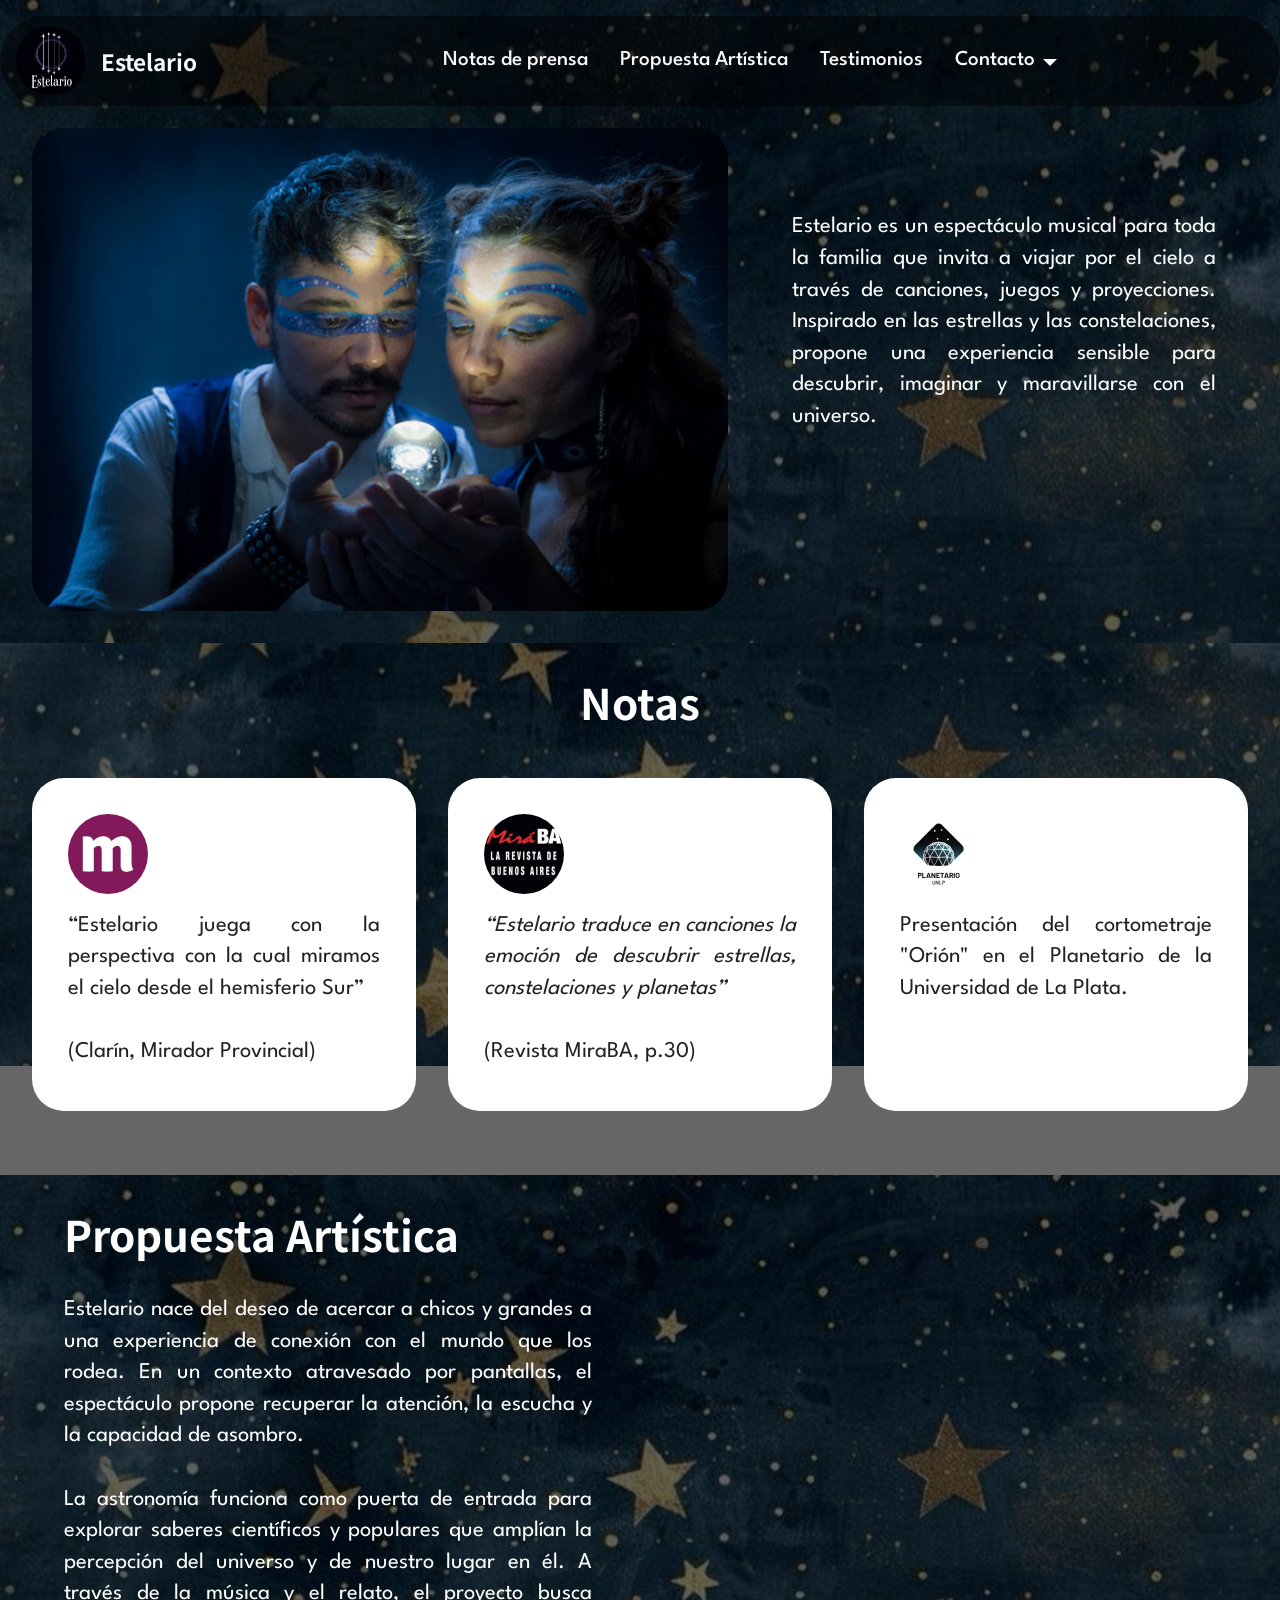
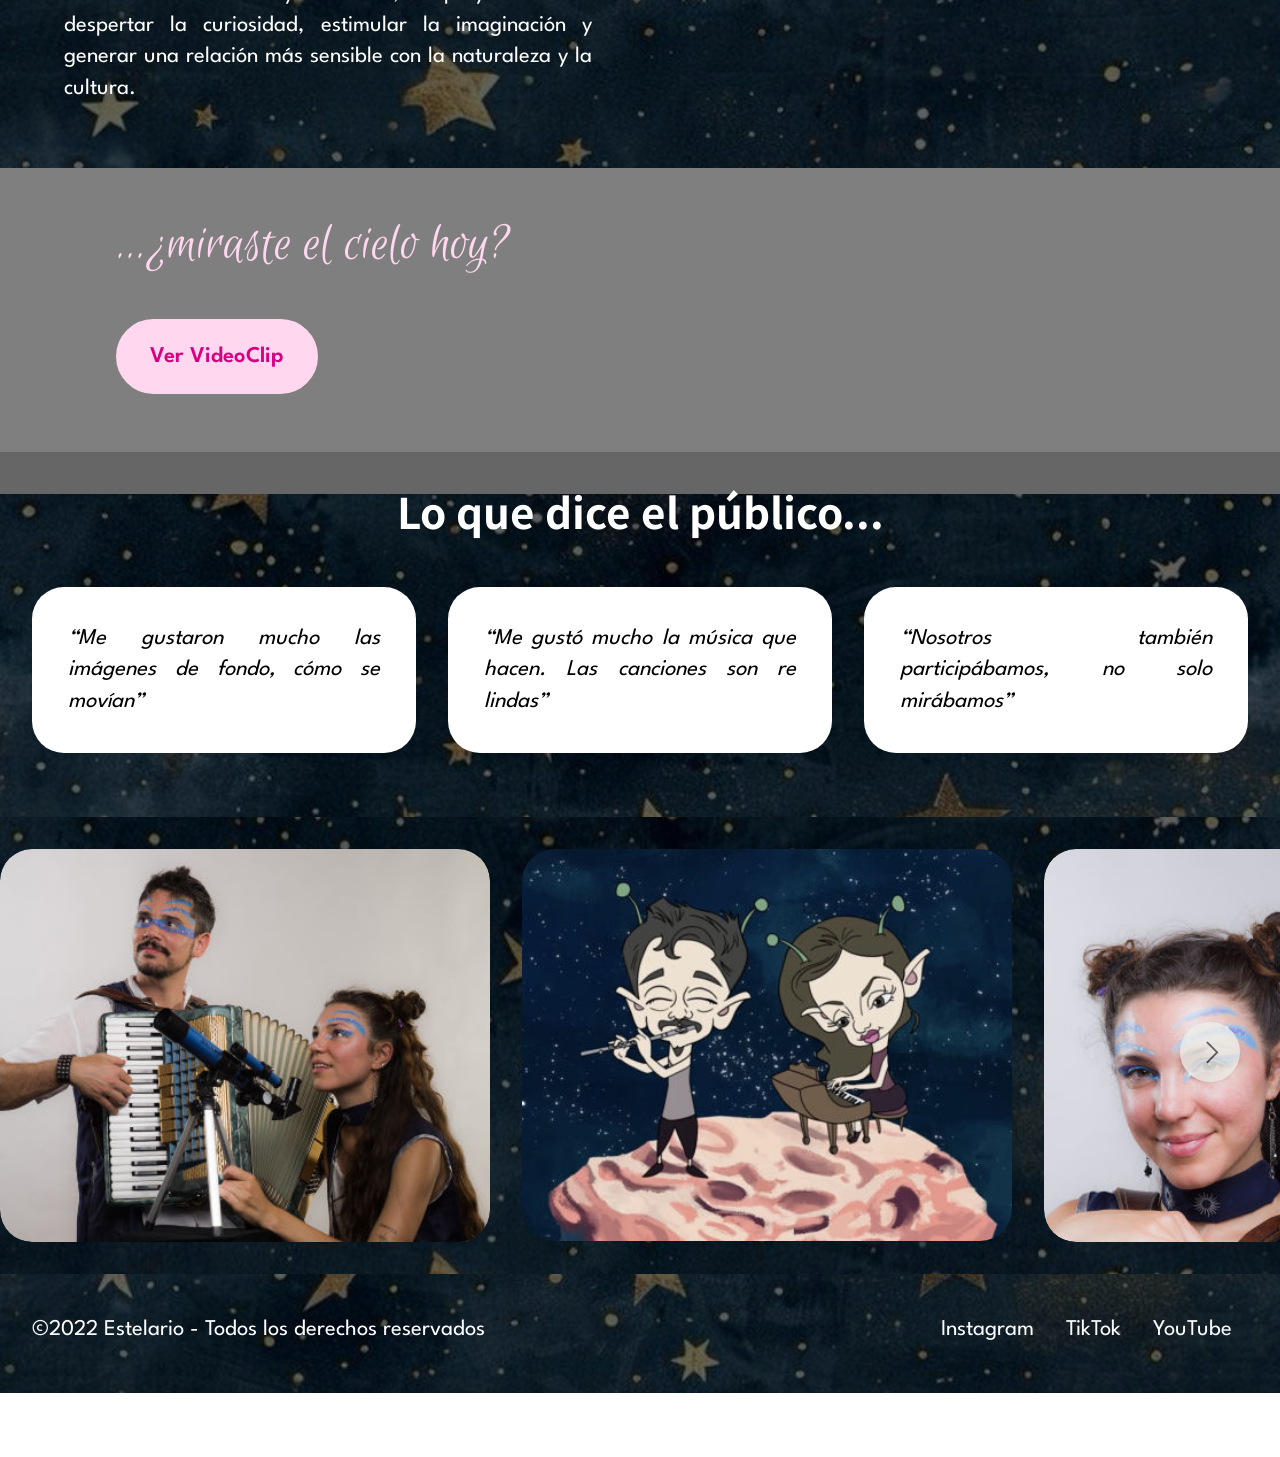
==== page1.html @ 655179bb "Add files via upload" ====
<!DOCTYPE html>
<html  >
<head>
  <!-- Site made with Mobirise Website Builder v6.1.4, https://mobirise.com -->
  <meta charset="UTF-8">
  <meta http-equiv="X-UA-Compatible" content="IE=edge">
  <meta name="generator" content="Mobirise v6.1.4, mobirise.com">
  <meta name="twitter:card" content="summary_large_image"/>
  <meta name="twitter:image:src" content="assets/images/page1-meta.jpg">
  <meta property="og:image" content="assets/images/page1-meta.jpg">
  <meta name="twitter:title" content="Estelario">
  <meta name="viewport" content="width=device-width, initial-scale=1, minimum-scale=1">
  <link rel="shortcut icon" href="assets/images/logo-128x128.png" type="image/x-icon">
  <meta name="description" content="Un mapa musical del cielo">
  
  
  <title>Estelario</title>
  <link rel="stylesheet" href="assets/web/assets/mobirise-icons2/mobirise2.css">
  <link rel="stylesheet" href="assets/bootstrap/css/bootstrap.min.css">
  <link rel="stylesheet" href="assets/parallax/jarallax.css">
  <link rel="stylesheet" href="assets/animatecss/animate.css">
  <link rel="stylesheet" href="assets/dropdown/css/style.css">
  <link rel="stylesheet" href="assets/socicon/css/styles.css">
  <link rel="stylesheet" href="assets/theme/css/style.css">
  <link rel="preload" href="https://fonts.googleapis.com/css?family=Euphoria+Script:400&display=swap" as="style" onload="this.onload=null;this.rel='stylesheet'">
  <noscript><link rel="stylesheet" href="https://fonts.googleapis.com/css?family=Euphoria+Script:400&display=swap"></noscript>
  <link rel="preload" href="https://fonts.googleapis.com/css?family=Noto+Sans+TC:100,200,300,400,500,600,700,800,900&display=swap" as="style" onload="this.onload=null;this.rel='stylesheet'">
  <noscript><link rel="stylesheet" href="https://fonts.googleapis.com/css?family=Noto+Sans+TC:100,200,300,400,500,600,700,800,900&display=swap"></noscript>
  <link rel="preload" href="https://fonts.googleapis.com/css?family=League+Spartan:100,200,300,400,500,600,700,800,900&display=swap" as="style" onload="this.onload=null;this.rel='stylesheet'">
  <noscript><link rel="stylesheet" href="https://fonts.googleapis.com/css?family=League+Spartan:100,200,300,400,500,600,700,800,900&display=swap"></noscript>
  <link rel="preload" as="style" href="assets/mobirise/css/mbr-additional.css?v=98ByPd"><link rel="stylesheet" href="assets/mobirise/css/mbr-additional.css?v=98ByPd" type="text/css">

  
  
  
</head>
<body>
  
  <section data-bs-version="5.1" class="menu menu5 cid-vlZlCWxR90" once="menu" id="menu05-l">
	

	<nav class="navbar navbar-dropdown navbar-fixed-top navbar-expand-lg">
		<div class="container">
			<div class="navbar-brand">
				<span class="navbar-logo">
					
						<img src="assets/images/logo-137x137.png" alt="Mobirise Website Builder" style="height: 4.3rem;">
					
				</span>
				<span class="navbar-caption-wrap"><a class="navbar-caption text-white text-primary display-5" href="index.html#top">Estelario</a></span>
			</div>
			<button class="navbar-toggler" type="button" data-toggle="collapse" data-bs-toggle="collapse" data-target="#navbarSupportedContent" data-bs-target="#navbarSupportedContent" aria-controls="navbarNavAltMarkup" aria-expanded="false" aria-label="Toggle navigation">
				<div class="hamburger">
					<span></span>
					<span></span>
					<span></span>
					<span></span>
				</div>
			</button>
			<div class="collapse navbar-collapse" id="navbarSupportedContent">
				<ul class="navbar-nav nav-dropdown nav-right" data-app-modern-menu="true"><li class="nav-item">
						<a class="nav-link link text-white display-4" href="index.html#features019-8" aria-expanded="false">Notas de prensa</a>
					</li><li class="nav-item"><a class="nav-link link text-white text-primary display-4" href="index.html#header04-7">Propuesta Artística</a></li><li class="nav-item"><a class="nav-link link text-white text-primary display-4" href="index.html#people04-d">Testimonios</a></li>
					
					<li class="nav-item dropdown">
						<a class="nav-link link dropdown-toggle text-white display-4" href="https://mobiri.se" data-toggle="dropdown-submenu" data-bs-toggle="dropdown" data-bs-auto-close="outside" aria-expanded="false">Contacto</a><div class="dropdown-menu" aria-labelledby="dropdown-168"><a class="dropdown-item text-white display-4" href="https://api.whatsapp.com/send?phone=5491167458087" target="_blank"><span class="socicon socicon-whatsapp mbr-iconfont mbr-iconfont-btn"></span>WhatsApp&nbsp;</a><a class="dropdown-item text-white display-4" href="mailto:estelariosur@gmail.com"><span class="socicon socicon-mail mbr-iconfont mbr-iconfont-btn"></span>Correo&nbsp;</a></div>
					</li></ul>
				
			</div>
		</div>
	</nav>
</section>

<section data-bs-version="5.1" class="start article4 cid-vlZlCVrQx0 mbr-parallax-background" id="article04-k">
	

	
	<div class="mbr-overlay" style="opacity: 0.6; background-color: rgb(0, 0, 0);"></div>

	<div class="container">
		<div class="row justify-content-center">
			<div class="col-12 col-md-12 col-lg-7 image-wrapper">
				<img class="w-100" src="assets/images/dsc-1853.estelario-sur-2025-foto-carlos-furman-640x444.webp" alt="Mobirise Website Builder">
			</div>
			<div class="col-12 col-md-12 col-lg">
				<div class="text-wrapper align-left">
					
					<p class="mbr-text mbr-fonts-style mb-4 display-7">Estelario es un espectáculo musical para toda la familia que invita a viajar por el cielo a través de canciones, juegos y proyecciones. Inspirado en las estrellas y las constelaciones, propone una experiencia sensible para descubrir, imaginar y maravillarse con el universo.<br><br><br></p>
					
				</div>
			</div>
		</div>
	</div>
</section>

<section data-bs-version="5.1" class="features19 cid-vlZlCXbQ1r mbr-parallax-background" id="features019-m">
	

	
	<div class="mbr-overlay" style="opacity: 0.6; background-color: rgb(0, 0, 0);"></div>
	<div class="container">
		<div class="row justify-content-center">
			<div class="col-12 mb-5 content-head">
				<h3 class="mbr-section-title mbr-fonts-style align-center mb-0 display-2"><strong>Notas</strong></h3>
				
			</div>
		</div>
		<div class="row">
			<div class="item features-without-image col-12 col-lg-4 item-mb active">
				<div class="item-wrapper">
					<div class="card-box align-left">
						<div class="img-wrapper mb-3">
							<a href="https://www.miradorprovincial.com/2024/09/05/id_um-372799-hay-musica-en-la-ciencia-y-ciencia-en-la-musica-orion-html/?fbclid=IwY2xjawFiJ6NleHRuA2FlbQIxMAABHQOIEVVgpsRF9RP5GBmSaTNr_xC4-gEESmoblXN0oHsvLlySLEOuAVRd7w_aem_3T4ikfSn3vWaRAS7IXr07w" target="_blank"><img class="" src="assets/images/images-160x160.webp" alt="" data-slide-to="0" data-bs-slide-to="0"></a>
						</div>
						
						<p class="card-text mbr-fonts-style display-7"><strong><em><a href="https://www.miradorprovincial.com/2024/09/05/id_um-372799-hay-musica-en-la-ciencia-y-ciencia-en-la-musica-orion-html/?fbclid=IwY2xjawFiJ6NleHRuA2FlbQIxMAABHQOIEVVgpsRF9RP5GBmSaTNr_xC4-gEESmoblXN0oHsvLlySLEOuAVRd7w_aem_3T4ikfSn3vWaRAS7IXr07w" class="text-black" target="_blank">“Estelario juega con la perspectiva con la cual miramos el cielo desde el hemisferio Sur”</a><br><br><a href="https://www.miradorprovincial.com/2024/09/05/id_um-372799-hay-musica-en-la-ciencia-y-ciencia-en-la-musica-orion-html/?fbclid=IwY2xjawFiJ6NleHRuA2FlbQIxMAABHQOIEVVgpsRF9RP5GBmSaTNr_xC4-gEESmoblXN0oHsvLlySLEOuAVRd7w_aem_3T4ikfSn3vWaRAS7IXr07w" class="text-black" target="_blank">(Clarín, Mirador Provincial)</a></em></strong></p>
					</div>
				</div>
			</div><div class="item features-without-image col-12 col-lg-4 item-mb">
				<div class="item-wrapper">
					<div class="card-box align-left">
						<div class="img-wrapper mb-3">
							<a href="https://issuu.com/aqui_la_plata/docs/miraba_180?fr=xKAE9_zU1NQ" target="_blank"><img class="" src="assets/images/272981006-327873966015447-1562404661933777714-n-160x160.webp" alt="" data-slide-to="1" data-bs-slide-to="2"></a>
						</div>
						
						<p class="card-text mbr-fonts-style display-7"><a href="https://issuu.com/aqui_la_plata/docs/miraba_180?fr=xKAE9_zU1NQ" class="text-black" target="_blank"><em>“Estelario traduce en canciones la emoción de descubrir estrellas, constelaciones y planetas”</em></a><br><br><a href="https://issuu.com/aqui_la_plata/docs/miraba_180?fr=xKAE9_zU1NQ" class="text-black" target="_blank">(Revista MiraBA, p.30)</a></p>
					</div>
				</div>
			</div>
			<div class="item features-without-image col-12 col-lg-4 item-mb">
				<div class="item-wrapper">
					<div class="card-box align-left">
						<div class="img-wrapper mb-3">
							<a href="https://www.youtube.com/live/1Pttrk8LQB8?app=desktop&si=dnysgzvdFyA3w1vn&fbclid=PAZXh0bgNhZW0CMTEAAaayifbO4vPVvEbyXP3D6mVUYf8mTtYmpBiz6jz0sODx-A3yrhOmx2T7oZg_aem_ZmFrZWR1bW15MTZieXRlcw" target="_blank"><img class="" src="assets/images/botones-mesa-de-trabajo-1-1-160x160.webp" alt="" data-slide-to="3" data-bs-slide-to="3"></a>
						</div>
						
						<p class="card-text mbr-fonts-style display-7">
							<a href="https://www.youtube.com/live/1Pttrk8LQB8?app=desktop&si=dnysgzvdFyA3w1vn&fbclid=PAZXh0bgNhZW0CMTEAAaayifbO4vPVvEbyXP3D6mVUYf8mTtYmpBiz6jz0sODx-A3yrhOmx2T7oZg_aem_ZmFrZWR1bW15MTZieXRlcw" class="text-black" target="_blank">Presentación del cortometraje "Orión" en el Planetario de la Universidad de La Plata.</a></p>
					</div>
				</div>
			</div>
			
		</div>
	</div>
</section>

<section data-bs-version="5.1" class="header4 cid-vlZlCXODcf mbr-parallax-background" id="header04-n">
	

	
	<div class="mbr-overlay" style="opacity: 0.6; background-color: rgb(0, 0, 0);"></div>

	<div class="container">
		<div class="row justify-content-center">
			<div class="col-12 col-md">
				<div class="text-wrapper">
					<h2 class="mbr-section-title mb-4 mbr-fonts-style display-2">
						<strong>Propuesta Artística</strong></h2>
					<p class="mbr-text mb-4 mbr-fonts-style display-7">Estelario nace del deseo de acercar a chicos y grandes a una experiencia de conexión con el mundo que los rodea. En un contexto atravesado por pantallas, el espectáculo propone recuperar la atención, la escucha y la capacidad de asombro.<br><br>La astronomía funciona como puerta de entrada para explorar saberes científicos y populares que amplían la percepción del universo y de nuestro lugar en él. A través de la música y el relato, el proyecto busca despertar la curiosidad, estimular la imaginación y generar una relación más sensible con la naturaleza y la cultura.</p>
					
				</div>
			</div>
			<div class="mbr-figure col-12 col-md-6"><iframe class="mbr-embedded-video" src="https://www.youtube.com/embed/ek9kc6q-a_k?rel=0&amp;amp;mute=1&amp;showinfo=0&amp;autoplay=1&amp;loop=0" width="1280" height="720" frameborder="0" allowfullscreen></iframe></div>
		</div>
	</div>
</section>

<section data-bs-version="5.1" class="header18 cid-vlZlCYm6R8" data-bg-video="https://www.youtube.com/watch?v=n0SX7KrEu6M" id="header18-o">
  

  <div class="mbr-overlay" style="opacity: 0.5; background-color: rgb(0, 0, 0);"></div>
  <div class="container">
    <div class="row">
      <div class="content-wrap col-12 col-md-11">
        <h1 class="mbr-section-title mbr-fonts-style mbr-white mb-4 display-1"><strong><a href="https://youtu.be/n0SX7KrEu6M?si=nmXshijYIB5nmC59" class="text-secondary" target="_blank">...¿miraste el cielo hoy?</a></strong></h1>
        
        
        <div class="mbr-section-btn"><a class="btn btn-secondary display-7" href="https://youtu.be/n0SX7KrEu6M?si=nmXshijYIB5nmC59" target="_blank">Ver VideoClip</a></div>
      </div>
    </div>
  </div>
</section>

<section data-bs-version="5.1" class="people04 cid-vlZlCYYS8k mbr-parallax-background" id="people04-p">
	
	<div class="mbr-overlay" style="opacity: 0.6; background-color: rgb(0, 0, 0);">
	</div>
	<div class="container">
		<div class="row mb-5 justify-content-center">
			<div class="col-12 mb-0 content-head">
				<h3 class="mbr-section-title mbr-fonts-style align-center mb-0 display-2">
					<strong>Lo que dice el público...</strong></h3>
				
			</div>
		</div>
		<div class="row mbr-masonry" data-masonry="{&quot;percentPosition&quot;: true }">
			<div class="item features-without-image col-12 col-md-6 col-lg-4 active">
				<div class="item-wrapper">
					<div class="card-box align-left">
						<p class="card-text mbr-fonts-style display-7"><em>
							“Me gustaron mucho las imágenes de fondo, cómo se movían”
						</em></p>
						
						
					</div>
				</div>
			</div>
			<div class="item features-without-image col-12 col-md-6 col-lg-4">
				<div class="item-wrapper">
					<div class="card-box align-left">
						<p class="card-text mbr-fonts-style display-7"><em>
							“Me gustó mucho la música que hacen. Las canciones son re lindas”
						</em></p>
						
						
					</div>
				</div>
			</div>
			<div class="item features-without-image col-12 col-md-6 col-lg-4">
				<div class="item-wrapper">
					<div class="card-box align-left">
						<p class="card-text mbr-fonts-style display-7"><em>
							“Nosotros también participábamos, no solo mirábamos”
						</em></p>
						
						
					</div>
				</div>
			</div>
			
			
			
		</div>
	</div>
</section>

<section data-bs-version="5.1" class="slider4 mbr-embla cid-vlZlCZOiuM mbr-parallax-background" id="slider04-q">
    
    <div class="mbr-overlay" style="opacity: 0.6; background-color: rgb(0, 0, 0);">
    </div>
    <div class="container-fluid">
        
        <div class="row">
            <div class="col-12">
                <div class="embla position-relative" data-skip-snaps="true" data-align="center" data-contain-scroll="trimSnaps" data-loop="true" data-auto-play="true" data-auto-play-interval="5" data-draggable="true">
                    <div class="embla__viewport">
                        <div class="embla__container">
                            
                            
                            
                            
                            
                            <div class="embla__slide slider-image item active" style="margin-left: 1rem; margin-right: 1rem;">
                            <div class="slide-content">
                                <div class="item-img">
                                    <div class="item-wrapper">
                                        <img src="assets/images/dsc-1799.estelario-sur-2025-foto-carlos-furman-427x342.webp" alt="Mobirise Website Builder" title="" data-slide-to="0" data-bs-slide-to="0">
                                    </div>
                                </div>
                            </div>
                            </div><div class="embla__slide slider-image item" style="margin-left: 1rem; margin-right: 1rem;">
                            <div class="slide-content">
                                <div class="item-img">
                                    <div class="item-wrapper">
                                        <img src="assets/images/dibujitos-427x341.webp" alt="Mobirise Website Builder" title="" data-slide-to="2" data-bs-slide-to="2">
                                    </div>
                                </div>
                            </div>
                            </div><div class="embla__slide slider-image item" style="margin-left: 1rem; margin-right: 1rem;">
                            <div class="slide-content">
                                <div class="item-img">
                                    <div class="item-wrapper">
                                        <img src="assets/images/dsc-1830.estelario-sur-2025-foto-carlos-furman-427x342.webp" alt="Mobirise Website Builder" title="" data-slide-to="9" data-bs-slide-to="9">
                                    </div>
                                </div>
                            </div>
                            </div>
                            
                        </div>
                    </div>
                    <button class="embla__button embla__button--prev">
                        <span class="mobi-mbri mobi-mbri-arrow-prev" aria-hidden="true"></span>
                        <span class="sr-only visually-hidden visually-hidden">Previous</span>
                    </button>
                    <button class="embla__button embla__button--next">
                        <span class="mobi-mbri mobi-mbri-arrow-next" aria-hidden="true"></span>
                        <span class="sr-only visually-hidden visually-hidden">Next</span>
                    </button>
                </div>
            </div>
        </div>
    </div>
</section>

<section data-bs-version="5.1" class="footer2 cid-vlZlD0EXzZ mbr-parallax-background" once="footers" id="footer02-r">
    

    
    <div class="mbr-overlay" style="opacity: 0.6; background-color: rgb(0, 0, 0);">
    </div>

    <div class="container">
        <div class="row">
            <div class="col-12 col-lg-6 center mt-2 mb-3">
                <p class="mbr-fonts-style copyright mb-0 display-7">©2022 Estelario - Todos los derechos reservados</p>
            </div>
            <div class="col-12 col-lg-6 center">
                <div class="row-links mt-2 mb-3">
                    <ul class="row-links-soc">
                        
                        
                        
                        
                    <li class="row-links-soc-item mbr-fonts-style display-7">
                            <a href="https://www.instagram.com/estelariosur" class="text-white" target="_blank">Instagram</a>
                        </li><li class="row-links-soc-item mbr-fonts-style display-7">
                            <a href="https://www.tiktok.com/@estelariosur" class="text-white text-primary" target="_blank">TikTok</a>
                        </li><li class="row-links-soc-item mbr-fonts-style display-7">
                            <a href="https://www.youtube.com/channel/UC8UlI0qgnzsBrdd__wagPsw" class="text-white">YouTube</a>
                        </li></ul>
                </div>
            </div>
        </div>
    </div>
</section><section class="display-7" style="padding: 0;align-items: center;justify-content: center;flex-wrap: wrap;    align-content: center;display: flex;position: relative;height: 4rem;"><a href="https://mobiri.se/4586444" style="flex: 1 1;height: 4rem;position: absolute;width: 100%;z-index: 1;"><img alt="" style="height: 4rem;" src="[data-uri]"></a><p style="margin: 0;text-align: center;" class="display-7">&#8204;</p><a style="z-index:1" href="https://mobirise.com/builder/no-code-website-builder.html">No Code Website Builder</a></section><script src="assets/bootstrap/js/bootstrap.bundle.min.js"></script>  <script src="assets/parallax/jarallax.js"></script>  <script src="assets/smoothscroll/smooth-scroll.js"></script>  <script src="assets/ytplayer/index.js"></script>  <script src="assets/dropdown/js/navbar-dropdown.js"></script>  <script src="assets/vimeoplayer/player.js"></script>  <script src="assets/masonry/masonry.pkgd.min.js"></script>  <script src="assets/imagesloaded/imagesloaded.pkgd.min.js"></script>  <script src="assets/embla/embla.min.js"></script>  <script src="assets/embla/script.js"></script>  <script src="assets/theme/js/script.js"></script>  
  
  
  <input name="animation" type="hidden">
  </body>
</html>
---- assets/web/assets/mobirise-icons2/mobirise2.css ----
@font-face {
  font-family: 'Moririse2';
  font-display: swap;
  src:  url('mobirise2.eot?f2bix4');
  src:  url('mobirise2.eot?f2bix4#iefix') format('embedded-opentype'),
    url('mobirise2.ttf?f2bix4') format('truetype'),
    url('mobirise2.woff?f2bix4') format('woff'),
    url('mobirise2.svg?f2bix4#mobirise2') format('svg');
  font-weight: normal;
  font-style: normal;
}

[class^="mobi-"], [class*=" mobi-"] {
  /* use !important to prevent issues with browser extensions that change fonts */
  font-family: 'Moririse2' !important;
  speak: none;
  font-style: normal;
  font-weight: normal;
  font-variant: normal;
  text-transform: none;
  line-height: 1;

  /* Better Font Rendering =========== */
  -webkit-font-smoothing: antialiased;
  -moz-osx-font-smoothing: grayscale;
}

.mobi-mbri-add-submenu:before {
  content: "\e900";
}
.mobi-mbri-alert:before {
  content: "\e901";
}
.mobi-mbri-align-center:before {
  content: "\e902";
}
.mobi-mbri-align-justify:before {
  content: "\e903";
}
.mobi-mbri-align-left:before {
  content: "\e904";
}
.mobi-mbri-align-right:before {
  content: "\e905";
}
.mobi-mbri-android:before {
  content: "\e906";
}
.mobi-mbri-apple:before {
  content: "\e907";
}
.mobi-mbri-arrow-down:before {
  content: "\e908";
}
.mobi-mbri-arrow-next:before {
  content: "\e909";
}
.mobi-mbri-arrow-prev:before {
  content: "\e90a";
}
.mobi-mbri-arrow-up:before {
  content: "\e90b";
}
.mobi-mbri-bold:before {
  content: "\e90c";
}
.mobi-mbri-bookmark:before {
  content: "\e90d";
}
.mobi-mbri-bootstrap:before {
  content: "\e90e";
}
.mobi-mbri-briefcase:before {
  content: "\e90f";
}
.mobi-mbri-browse:before {
  content: "\e910";
}
.mobi-mbri-bulleted-list:before {
  content: "\e911";
}
.mobi-mbri-calendar:before {
  content: "\e912";
}
.mobi-mbri-camera:before {
  content: "\e913";
}
.mobi-mbri-cart-add:before {
  content: "\e914";
}
.mobi-mbri-cart-full:before {
  content: "\e915";
}
.mobi-mbri-cash:before {
  content: "\e916";
}
.mobi-mbri-change-style:before {
  content: "\e917";
}
.mobi-mbri-chat:before {
  content: "\e918";
}
.mobi-mbri-clock:before {
  content: "\e919";
}
.mobi-mbri-close:before {
  content: "\e91a";
}
.mobi-mbri-cloud:before {
  content: "\e91b";
}
.mobi-mbri-code:before {
  content: "\e91c";
}
.mobi-mbri-contact-form:before {
  content: "\e91d";
}
.mobi-mbri-credit-card:before {
  content: "\e91e";
}
.mobi-mbri-cursor-click:before {
  content: "\e91f";
}
.mobi-mbri-cust-feedback:before {
  content: "\e920";
}
.mobi-mbri-database:before {
  content: "\e921";
}
.mobi-mbri-delivery:before {
  content: "\e922";
}
.mobi-mbri-desktop:before {
  content: "\e923";
}
.mobi-mbri-devices:before {
  content: "\e924";
}
.mobi-mbri-down:before {
  content: "\e925";
}
.mobi-mbri-download-2:before {
  content: "\e926";
}
.mobi-mbri-download:before {
  content: "\e927";
}
.mobi-mbri-drag-n-drop-2:before {
  content: "\e928";
}
.mobi-mbri-drag-n-drop:before {
  content: "\e929";
}
.mobi-mbri-edit-2:before {
  content: "\e92a";
}
.mobi-mbri-edit:before {
  content: "\e92b";
}
.mobi-mbri-error:before {
  content: "\e92c";
}
.mobi-mbri-extension:before {
  content: "\e92d";
}
.mobi-mbri-features:before {
  content: "\e92e";
}
.mobi-mbri-file:before {
  content: "\e92f";
}
.mobi-mbri-flag:before {
  content: "\e930";
}
.mobi-mbri-folder:before {
  content: "\e931";
}
.mobi-mbri-gift:before {
  content: "\e932";
}
.mobi-mbri-github:before {
  content: "\e933";
}
.mobi-mbri-globe-2:before {
  content: "\e934";
}
.mobi-mbri-globe:before {
  content: "\e935";
}
.mobi-mbri-growing-chart:before {
  content: "\e936";
}
.mobi-mbri-hearth:before {
  content: "\e937";
}
.mobi-mbri-help:before {
  content: "\e938";
}
.mobi-mbri-home:before {
  content: "\e939";
}
.mobi-mbri-hot-cup:before {
  content: "\e93a";
}
.mobi-mbri-idea:before {
  content: "\e93b";
}
.mobi-mbri-image-gallery:before {
  content: "\e93c";
}
.mobi-mbri-image-slider:before {
  content: "\e93d";
}
.mobi-mbri-info:before {
  content: "\e93e";
}
.mobi-mbri-italic:before {
  content: "\e93f";
}
.mobi-mbri-key:before {
  content: "\e940";
}
.mobi-mbri-laptop:before {
  content: "\e941";
}
.mobi-mbri-layers:before {
  content: "\e942";
}
.mobi-mbri-left-right:before {
  content: "\e943";
}
.mobi-mbri-left:before {
  content: "\e944";
}
.mobi-mbri-letter:before {
  content: "\e945";
}
.mobi-mbri-like:before {
  content: "\e946";
}
.mobi-mbri-link:before {
  content: "\e947";
}
.mobi-mbri-lock:before {
  content: "\e948";
}
.mobi-mbri-login:before {
  content: "\e949";
}
.mobi-mbri-logout:before {
  content: "\e94a";
}
.mobi-mbri-magic-stick:before {
  content: "\e94b";
}
.mobi-mbri-map-pin:before {
  content: "\e94c";
}
.mobi-mbri-menu:before {
  content: "\e94d";
}
.mobi-mbri-mobile-2:before {
  content: "\e94e";
}
.mobi-mbri-mobile-horizontal:before {
  content: "\e94f";
}
.mobi-mbri-mobile:before {
  content: "\e950";
}
.mobi-mbri-mobirise:before {
  content: "\e951";
}
.mobi-mbri-more-horizontal:before {
  content: "\e952";
}
.mobi-mbri-more-vertical:before {
  content: "\e953";
}
.mobi-mbri-music:before {
  content: "\e954";
}
.mobi-mbri-new-file:before {
  content: "\e955";
}
.mobi-mbri-numbered-list:before {
  content: "\e956";
}
.mobi-mbri-opened-folder:before {
  content: "\e957";
}
.mobi-mbri-pages:before {
  content: "\e958";
}
.mobi-mbri-paper-plane:before {
  content: "\e959";
}
.mobi-mbri-paperclip:before {
  content: "\e95a";
}
.mobi-mbri-phone:before {
  content: "\e95b";
}
.mobi-mbri-photo:before {
  content: "\e95c";
}
.mobi-mbri-photos:before {
  content: "\e95d";
}
.mobi-mbri-pin:before {
  content: "\e95e";
}
.mobi-mbri-play:before {
  content: "\e95f";
}
.mobi-mbri-plus:before {
  content: "\e960";
}
.mobi-mbri-preview:before {
  content: "\e961";
}
.mobi-mbri-print:before {
  content: "\e962";
}
.mobi-mbri-protect:before {
  content: "\e963";
}
.mobi-mbri-question:before {
  content: "\e964";
}
.mobi-mbri-quote-left:before {
  content: "\e965";
}
.mobi-mbri-quote-right:before {
  content: "\e966";
}
.mobi-mbri-redo:before {
  content: "\e967";
}
.mobi-mbri-refresh:before {
  content: "\e968";
}
.mobi-mbri-responsive-2:before {
  content: "\e969";
}
.mobi-mbri-responsive:before {
  content: "\e96a";
}
.mobi-mbri-right:before {
  content: "\e96b";
}
.mobi-mbri-rocket:before {
  content: "\e96c";
}
.mobi-mbri-sad-face:before {
  content: "\e96d";
}
.mobi-mbri-sale:before {
  content: "\e96e";
}
.mobi-mbri-save:before {
  content: "\e96f";
}
.mobi-mbri-search:before {
  content: "\e970";
}
.mobi-mbri-setting-2:before {
  content: "\e971";
}
.mobi-mbri-setting-3:before {
  content: "\e972";
}
.mobi-mbri-setting:before {
  content: "\e973";
}
.mobi-mbri-share:before {
  content: "\e974";
}
.mobi-mbri-shopping-bag:before {
  content: "\e975";
}
.mobi-mbri-shopping-basket:before {
  content: "\e976";
}
.mobi-mbri-shopping-cart:before {
  content: "\e977";
}
.mobi-mbri-sites:before {
  content: "\e978";
}
.mobi-mbri-smile-face:before {
  content: "\e979";
}
.mobi-mbri-speed:before {
  content: "\e97a";
}
.mobi-mbri-star:before {
  content: "\e97b";
}
.mobi-mbri-success:before {
  content: "\e97c";
}
.mobi-mbri-sun:before {
  content: "\e97d";
}
.mobi-mbri-sun2:before {
  content: "\e97e";
}
.mobi-mbri-tablet-vertical:before {
  content: "\e97f";
}
.mobi-mbri-tablet:before {
  content: "\e980";
}
.mobi-mbri-target:before {
  content: "\e981";
}
.mobi-mbri-timer:before {
  content: "\e982";
}
.mobi-mbri-to-ftp:before {
  content: "\e983";
}
.mobi-mbri-to-local-drive:before {
  content: "\e984";
}
.mobi-mbri-touch-swipe:before {
  content: "\e985";
}
.mobi-mbri-touch:before {
  content: "\e986";
}
.mobi-mbri-trash:before {
  content: "\e987";
}
.mobi-mbri-underline:before {
  content: "\e988";
}
.mobi-mbri-undo:before {
  content: "\e989";
}
.mobi-mbri-unlink:before {
  content: "\e98a";
}
.mobi-mbri-unlock:before {
  content: "\e98b";
}
.mobi-mbri-up-down:before {
  content: "\e98c";
}
.mobi-mbri-up:before {
  content: "\e98d";
}
.mobi-mbri-update:before {
  content: "\e98e";
}
.mobi-mbri-upload-2:before {
  content: "\e98f";
}
.mobi-mbri-upload:before {
  content: "\e990";
}
.mobi-mbri-user-2:before {
  content: "\e991";
}
.mobi-mbri-user:before {
  content: "\e992";
}
.mobi-mbri-users:before {
  content: "\e993";
}
.mobi-mbri-video-play:before {
  content: "\e994";
}
.mobi-mbri-video:before {
  content: "\e995";
}
.mobi-mbri-watch:before {
  content: "\e996";
}
.mobi-mbri-website-theme-2:before {
  content: "\e997";
}
.mobi-mbri-website-theme:before {
  content: "\e998";
}
.mobi-mbri-wifi:before {
  content: "\e999";
}
.mobi-mbri-windows:before {
  content: "\e99a";
}
.mobi-mbri-zoom-in:before {
  content: "\e99b";
}
.mobi-mbri-zoom-out:before {
  content: "\e99c";
}
---- assets/parallax/jarallax.css ----
.jarallax {
    position: relative;
    z-index: 0;
}
.jarallax > .jarallax-img {
    position: absolute;
    object-fit: cover;
    /* support for plugin https://github.com/bfred-it/object-fit-images */
    font-family: 'object-fit: cover;';
    top: 0;
    left: 0;
    width: 100%;
    height: 100%;
    z-index: -1;
}
---- assets/dropdown/css/style.css ----
.navbar-dropdown {
  left: 0;
  padding: 0;
  position: absolute;
  right: 0;
  top: 0;
  transition: all 0.45s ease;
  z-index: 1030;
  background: #282828; }
  .navbar-dropdown .navbar-logo {
    margin-right: 0.8rem;
    transition: margin 0.3s ease-in-out;
    vertical-align: middle; }
    .navbar-dropdown .navbar-logo img {
      height: 3.125rem;
      transition: all 0.3s ease-in-out; }
    .navbar-dropdown .navbar-logo.mbr-iconfont {
      font-size: 3.125rem;
      line-height: 3.125rem; }
  .navbar-dropdown .navbar-caption {
    font-weight: 700;
    white-space: normal;
    vertical-align: -4px;
    line-height: 3.125rem !important; }
    .navbar-dropdown .navbar-caption, .navbar-dropdown .navbar-caption:hover {
      color: inherit;
      text-decoration: none; }
  .navbar-dropdown .mbr-iconfont + .navbar-caption {
    vertical-align: -1px; }
  .navbar-dropdown.navbar-fixed-top {
    position: fixed; }
  .navbar-dropdown .navbar-brand span {
    vertical-align: -4px; }
  .navbar-dropdown.bg-color.transparent {
    background: none; }
  .navbar-dropdown.navbar-short .navbar-brand {
    padding: 0.625rem 0; }
    .navbar-dropdown.navbar-short .navbar-brand span {
      vertical-align: -1px; }
  .navbar-dropdown.navbar-short .navbar-caption {
    line-height: 2.375rem !important;
    vertical-align: -2px; }
  .navbar-dropdown.navbar-short .navbar-logo {
    margin-right: 0.5rem; }
    .navbar-dropdown.navbar-short .navbar-logo img {
      height: 2.375rem; }
    .navbar-dropdown.navbar-short .navbar-logo.mbr-iconfont {
      font-size: 2.375rem;
      line-height: 2.375rem; }
  .navbar-dropdown.navbar-short .mbr-table-cell {
    height: 3.625rem; }
  .navbar-dropdown .navbar-close {
    left: 0.6875rem;
    position: fixed;
    top: 0.75rem;
    z-index: 1000; }
  .navbar-dropdown .hamburger-icon {
    content: "";
    display: inline-block;
    vertical-align: middle;
    width: 16px;
    -webkit-box-shadow: 0 -6px 0 1px #282828,0 0 0 1px #282828,0 6px 0 1px #282828;
    -moz-box-shadow: 0 -6px 0 1px #282828,0 0 0 1px #282828,0 6px 0 1px #282828;
    box-shadow: 0 -6px 0 1px #282828,0 0 0 1px #282828,0 6px 0 1px #282828; }

.dropdown-menu .dropdown-toggle[data-toggle="dropdown-submenu"]::after {
  border-bottom: 0.35em solid transparent;
  border-left: 0.35em solid;
  border-right: 0;
  border-top: 0.35em solid transparent;
  margin-left: 0.3rem; }

.dropdown-menu .dropdown-item:focus {
  outline: 0; }

.nav-dropdown {
  font-size: 0.75rem;
  font-weight: 500;
  height: auto !important; }
  .nav-dropdown .nav-btn {
    padding-left: 1rem; }
  .nav-dropdown .link {
    margin: .667em 1.667em;
    font-weight: 500;
    padding: 0;
    transition: color .2s ease-in-out; }
    .nav-dropdown .link.dropdown-toggle {
      margin-right: 2.583em; }
      .nav-dropdown .link.dropdown-toggle::after {
        margin-left: .25rem;
        border-top: 0.35em solid;
        border-right: 0.35em solid transparent;
        border-left: 0.35em solid transparent;
        border-bottom: 0; }
      .nav-dropdown .link.dropdown-toggle[aria-expanded="true"] {
        margin: 0;
        padding: 0.667em 3.263em  0.667em 1.667em; }
  .nav-dropdown .link::after,
  .nav-dropdown .dropdown-item::after {
    color: inherit; }
  .nav-dropdown .btn {
    font-size: 0.75rem;
    font-weight: 700;
    letter-spacing: 0;
    margin-bottom: 0;
    padding-left: 1.25rem;
    padding-right: 1.25rem; }
  .nav-dropdown .dropdown-menu {
    border-radius: 0;
    border: 0;
    left: 0;
    margin: 0;
    padding-bottom: 1.25rem;
    padding-top: 1.25rem;
    position: relative; }
  .nav-dropdown .dropdown-submenu {
    margin-left: 0.125rem;
    top: 0; }
  .nav-dropdown .dropdown-item {
    font-weight: 500;
    line-height: 2;
    padding: 0.3846em 4.615em 0.3846em 1.5385em;
    position: relative;
    transition: color .2s ease-in-out, background-color .2s ease-in-out; }
    .nav-dropdown .dropdown-item::after {
      margin-top: -0.3077em;
      position: absolute;
      right: 1.1538em;
      top: 50%; }
    .nav-dropdown .dropdown-item:focus, .nav-dropdown .dropdown-item:hover {
      background: none; }

@media (max-width: 767px) {
  .nav-dropdown.navbar-toggleable-sm {
    bottom: 0;
    display: none;
    left: 0;
    overflow-x: hidden;
    position: fixed;
    top: 0;
    transform: translateX(-100%);
    -ms-transform: translateX(-100%);
    -webkit-transform: translateX(-100%);
    width: 18.75rem;
    z-index: 999; } }
.nav-dropdown.navbar-toggleable-xl {
  bottom: 0;
  display: none;
  left: 0;
  overflow-x: hidden;
  position: fixed;
  top: 0;
  transform: translateX(-100%);
  -ms-transform: translateX(-100%);
  -webkit-transform: translateX(-100%);
  width: 18.75rem;
  z-index: 999; }

.nav-dropdown-sm {
  display: block !important;
  overflow-x: hidden;
  overflow: auto;
  padding-top: 3.875rem; }
  .nav-dropdown-sm::after {
    content: "";
    display: block;
    height: 3rem;
    width: 100%; }
  .nav-dropdown-sm.collapse.in ~ .navbar-close {
    display: block !important; }
  .nav-dropdown-sm.collapsing, .nav-dropdown-sm.collapse.in {
    transform: translateX(0);
    -ms-transform: translateX(0);
    -webkit-transform: translateX(0);
    transition: all 0.25s ease-out;
    -webkit-transition: all 0.25s ease-out;
    background: #282828; }
  .nav-dropdown-sm.collapsing[aria-expanded="false"] {
    transform: translateX(-100%);
    -ms-transform: translateX(-100%);
    -webkit-transform: translateX(-100%); }
  .nav-dropdown-sm .nav-item {
    display: block;
    margin-left: 0 !important;
    padding-left: 0; }
  .nav-dropdown-sm .link,
  .nav-dropdown-sm .dropdown-item {
    border-top: 1px dotted rgba(255, 255, 255, 0.1);
    font-size: 0.8125rem;
    line-height: 1.6;
    margin: 0 !important;
    padding: 0.875rem 2.4rem 0.875rem 1.5625rem !important;
    position: relative;
    white-space: normal; }
    .nav-dropdown-sm .link:focus, .nav-dropdown-sm .link:hover,
    .nav-dropdown-sm .dropdown-item:focus,
    .nav-dropdown-sm .dropdown-item:hover {
      background: rgba(0, 0, 0, 0.2) !important;
      color: #c0a375; }
  .nav-dropdown-sm .nav-btn {
    position: relative;
    padding: 1.5625rem 1.5625rem 0 1.5625rem; }
    .nav-dropdown-sm .nav-btn::before {
      border-top: 1px dotted rgba(255, 255, 255, 0.1);
      content: "";
      left: 0;
      position: absolute;
      top: 0;
      width: 100%; }
    .nav-dropdown-sm .nav-btn + .nav-btn {
      padding-top: 0.625rem; }
      .nav-dropdown-sm .nav-btn + .nav-btn::before {
        display: none; }
  .nav-dropdown-sm .btn {
    padding: 0.625rem 0; }
  .nav-dropdown-sm .dropdown-toggle[data-toggle="dropdown-submenu"]::after {
    margin-left: .25rem;
    border-top: 0.35em solid;
    border-right: 0.35em solid transparent;
    border-left: 0.35em solid transparent;
    border-bottom: 0; }
  .nav-dropdown-sm .dropdown-toggle[data-toggle="dropdown-submenu"][aria-expanded="true"]::after {
    border-top: 0;
    border-right: 0.35em solid transparent;
    border-left: 0.35em solid transparent;
    border-bottom: 0.35em solid; }
  .nav-dropdown-sm .dropdown-menu {
    margin: 0;
    padding: 0;
    position: relative;
    top: 0;
    left: 0;
    width: 100%;
    border: 0;
    float: none;
    border-radius: 0;
    background: none; }
  .nav-dropdown-sm .dropdown-submenu {
    left: 100%;
    margin-left: 0.125rem;
    margin-top: -1.25rem;
    top: 0; }

.navbar-toggleable-sm .nav-dropdown .dropdown-menu {
  position: absolute; }

.navbar-toggleable-sm .nav-dropdown .dropdown-submenu {
  left: 100%;
  margin-left: 0.125rem;
  margin-top: -1.25rem;
  top: 0; }

.navbar-toggleable-sm.opened .nav-dropdown .dropdown-menu {
  position: relative; }

.navbar-toggleable-sm.opened .nav-dropdown .dropdown-submenu {
  left: 0;
  margin-left: 00rem;
  margin-top: 0rem;
  top: 0; }

.is-builder .nav-dropdown.collapsing {
  transition: none !important; }
---- assets/socicon/css/styles.css ----
@charset "UTF-8";

@font-face {
  font-family: 'Socicon';
  src:  url('../fonts/socicon.eot');
  src:  url('../fonts/socicon.eot?#iefix') format('embedded-opentype'),
    url('../fonts/socicon.woff2') format('woff2'),
    url('../fonts/socicon.ttf') format('truetype'),
    url('../fonts/socicon.woff') format('woff'),
    url('../fonts/socicon.svg#socicon') format('svg');
  font-weight: normal;
  font-style: normal;
  font-display: swap;
}

[data-icon]:before {
  font-family: "socicon" !important;
  content: attr(data-icon);
  font-style: normal !important;
  font-weight: normal !important;
  font-variant: normal !important;
  text-transform: none !important;
  speak: none;
  line-height: 1;
  -webkit-font-smoothing: antialiased;
  -moz-osx-font-smoothing: grayscale;
}

[class^="socicon-"], [class*=" socicon-"] {
  /* use !important to prevent issues with browser extensions that change fonts */
  font-family: 'Socicon' !important;
  speak: none;
  font-style: normal;
  font-weight: normal;
  font-variant: normal;
  text-transform: none;
  line-height: 1;

  /* Better Font Rendering =========== */
  -webkit-font-smoothing: antialiased;
  -moz-osx-font-smoothing: grayscale;
}

.socicon-500px:before {
  content: "\e000";
}
.socicon-8tracks:before {
  content: "\e001";
}
.socicon-airbnb:before {
  content: "\e002";
}
.socicon-alliance:before {
  content: "\e003";
}
.socicon-amazon:before {
  content: "\e004";
}
.socicon-amplement:before {
  content: "\e005";
}
.socicon-android:before {
  content: "\e006";
}
.socicon-angellist:before {
  content: "\e007";
}
.socicon-apple:before {
  content: "\e008";
}
.socicon-appnet:before {
  content: "\e009";
}
.socicon-baidu:before {
  content: "\e00a";
}
.socicon-bandcamp:before {
  content: "\e00b";
}
.socicon-battlenet:before {
  content: "\e00c";
}
.socicon-mixer:before {
  content: "\e00d";
}
.socicon-bebee:before {
  content: "\e00e";
}
.socicon-bebo:before {
  content: "\e00f";
}
.socicon-behance:before {
  content: "\e010";
}
.socicon-blizzard:before {
  content: "\e011";
}
.socicon-blogger:before {
  content: "\e012";
}
.socicon-buffer:before {
  content: "\e013";
}
.socicon-chrome:before {
  content: "\e014";
}
.socicon-coderwall:before {
  content: "\e015";
}
.socicon-curse:before {
  content: "\e016";
}
.socicon-dailymotion:before {
  content: "\e017";
}
.socicon-deezer:before {
  content: "\e018";
}
.socicon-delicious:before {
  content: "\e019";
}
.socicon-deviantart:before {
  content: "\e01a";
}
.socicon-diablo:before {
  content: "\e01b";
}
.socicon-digg:before {
  content: "\e01c";
}
.socicon-discord:before {
  content: "\e01d";
}
.socicon-disqus:before {
  content: "\e01e";
}
.socicon-douban:before {
  content: "\e01f";
}
.socicon-draugiem:before {
  content: "\e020";
}
.socicon-dribbble:before {
  content: "\e021";
}
.socicon-drupal:before {
  content: "\e022";
}
.socicon-ebay:before {
  content: "\e023";
}
.socicon-ello:before {
  content: "\e024";
}
.socicon-endomodo:before {
  content: "\e025";
}
.socicon-envato:before {
  content: "\e026";
}
.socicon-etsy:before {
  content: "\e027";
}
.socicon-facebook:before {
  content: "\e028";
}
.socicon-feedburner:before {
  content: "\e029";
}
.socicon-filmweb:before {
  content: "\e02a";
}
.socicon-firefox:before {
  content: "\e02b";
}
.socicon-flattr:before {
  content: "\e02c";
}
.socicon-flickr:before {
  content: "\e02d";
}
.socicon-formulr:before {
  content: "\e02e";
}
.socicon-forrst:before {
  content: "\e02f";
}
.socicon-foursquare:before {
  content: "\e030";
}
.socicon-friendfeed:before {
  content: "\e031";
}
.socicon-github:before {
  content: "\e032";
}
.socicon-goodreads:before {
  content: "\e033";
}
.socicon-google:before {
  content: "\e034";
}
.socicon-googlescholar:before {
  content: "\e035";
}
.socicon-googlegroups:before {
  content: "\e036";
}
.socicon-googlephotos:before {
  content: "\e037";
}
.socicon-googleplus:before {
  content: "\e038";
}
.socicon-grooveshark:before {
  content: "\e039";
}
.socicon-hackerrank:before {
  content: "\e03a";
}
.socicon-hearthstone:before {
  content: "\e03b";
}
.socicon-hellocoton:before {
  content: "\e03c";
}
.socicon-heroes:before {
  content: "\e03d";
}
.socicon-smashcast:before {
  content: "\e03e";
}
.socicon-horde:before {
  content: "\e03f";
}
.socicon-houzz:before {
  content: "\e040";
}
.socicon-icq:before {
  content: "\e041";
}
.socicon-identica:before {
  content: "\e042";
}
.socicon-imdb:before {
  content: "\e043";
}
.socicon-instagram:before {
  content: "\e044";
}
.socicon-issuu:before {
  content: "\e045";
}
.socicon-istock:before {
  content: "\e046";
}
.socicon-itunes:before {
  content: "\e047";
}
.socicon-keybase:before {
  content: "\e048";
}
.socicon-lanyrd:before {
  content: "\e049";
}
.socicon-lastfm:before {
  content: "\e04a";
}
.socicon-line:before {
  content: "\e04b";
}
.socicon-linkedin:before {
  content: "\e04c";
}
.socicon-livejournal:before {
  content: "\e04d";
}
.socicon-lyft:before {
  content: "\e04e";
}
.socicon-macos:before {
  content: "\e04f";
}
.socicon-mail:before {
  content: "\e050";
}
.socicon-medium:before {
  content: "\e051";
}
.socicon-meetup:before {
  content: "\e052";
}
.socicon-mixcloud:before {
  content: "\e053";
}
.socicon-modelmayhem:before {
  content: "\e054";
}
.socicon-mumble:before {
  content: "\e055";
}
.socicon-myspace:before {
  content: "\e056";
}
.socicon-newsvine:before {
  content: "\e057";
}
.socicon-nintendo:before {
  content: "\e058";
}
.socicon-npm:before {
  content: "\e059";
}
.socicon-odnoklassniki:before {
  content: "\e05a";
}
.socicon-openid:before {
  content: "\e05b";
}
.socicon-opera:before {
  content: "\e05c";
}
.socicon-outlook:before {
  content: "\e05d";
}
.socicon-overwatch:before {
  content: "\e05e";
}
.socicon-patreon:before {
  content: "\e05f";
}
.socicon-paypal:before {
  content: "\e060";
}
.socicon-periscope:before {
  content: "\e061";
}
.socicon-persona:before {
  content: "\e062";
}
.socicon-pinterest:before {
  content: "\e063";
}
.socicon-play:before {
  content: "\e064";
}
.socicon-player:before {
  content: "\e065";
}
.socicon-playstation:before {
  content: "\e066";
}
.socicon-pocket:before {
  content: "\e067";
}
.socicon-qq:before {
  content: "\e068";
}
.socicon-quora:before {
  content: "\e069";
}
.socicon-raidcall:before {
  content: "\e06a";
}
.socicon-ravelry:before {
  content: "\e06b";
}
.socicon-reddit:before {
  content: "\e06c";
}
.socicon-renren:before {
  content: "\e06d";
}
.socicon-researchgate:before {
  content: "\e06e";
}
.socicon-residentadvisor:before {
  content: "\e06f";
}
.socicon-reverbnation:before {
  content: "\e070";
}
.socicon-rss:before {
  content: "\e071";
}
.socicon-sharethis:before {
  content: "\e072";
}
.socicon-skype:before {
  content: "\e073";
}
.socicon-slideshare:before {
  content: "\e074";
}
.socicon-smugmug:before {
  content: "\e075";
}
.socicon-snapchat:before {
  content: "\e076";
}
.socicon-songkick:before {
  content: "\e077";
}
.socicon-soundcloud:before {
  content: "\e078";
}
.socicon-spotify:before {
  content: "\e079";
}
.socicon-stackexchange:before {
  content: "\e07a";
}
.socicon-stackoverflow:before {
  content: "\e07b";
}
.socicon-starcraft:before {
  content: "\e07c";
}
.socicon-stayfriends:before {
  content: "\e07d";
}
.socicon-steam:before {
  content: "\e07e";
}
.socicon-storehouse:before {
  content: "\e07f";
}
.socicon-strava:before {
  content: "\e080";
}
.socicon-streamjar:before {
  content: "\e081";
}
.socicon-stumbleupon:before {
  content: "\e082";
}
.socicon-swarm:before {
  content: "\e083";
}
.socicon-teamspeak:before {
  content: "\e084";
}
.socicon-teamviewer:before {
  content: "\e085";
}
.socicon-technorati:before {
  content: "\e086";
}
.socicon-telegram:before {
  content: "\e087";
}
.socicon-tripadvisor:before {
  content: "\e088";
}
.socicon-tripit:before {
  content: "\e089";
}
.socicon-triplej:before {
  content: "\e08a";
}
.socicon-tumblr:before {
  content: "\e08b";
}
.socicon-twitch:before {
  content: "\e08c";
}
.socicon-twitter:before {
  content: "\e08d";
}
.socicon-uber:before {
  content: "\e08e";
}
.socicon-ventrilo:before {
  content: "\e08f";
}
.socicon-viadeo:before {
  content: "\e090";
}
.socicon-viber:before {
  content: "\e091";
}
.socicon-viewbug:before {
  content: "\e092";
}
.socicon-vimeo:before {
  content: "\e093";
}
.socicon-vine:before {
  content: "\e094";
}
.socicon-vkontakte:before {
  content: "\e095";
}
.socicon-warcraft:before {
  content: "\e096";
}
.socicon-wechat:before {
  content: "\e097";
}
.socicon-weibo:before {
  content: "\e098";
}
.socicon-whatsapp:before {
  content: "\e099";
}
.socicon-wikipedia:before {
  content: "\e09a";
}
.socicon-windows:before {
  content: "\e09b";
}
.socicon-wordpress:before {
  content: "\e09c";
}
.socicon-wykop:before {
  content: "\e09d";
}
.socicon-xbox:before {
  content: "\e09e";
}
.socicon-xing:before {
  content: "\e09f";
}
.socicon-yahoo:before {
  content: "\e0a0";
}
.socicon-yammer:before {
  content: "\e0a1";
}
.socicon-yandex:before {
  content: "\e0a2";
}
.socicon-yelp:before {
  content: "\e0a3";
}
.socicon-younow:before {
  content: "\e0a4";
}
.socicon-youtube:before {
  content: "\e0a5";
}
.socicon-zapier:before {
  content: "\e0a6";
}
.socicon-zerply:before {
  content: "\e0a7";
}
.socicon-zomato:before {
  content: "\e0a8";
}
.socicon-zynga:before {
  content: "\e0a9";
}
.socicon-bluesky:before {
  content: "\e0aa";
}
.socicon-threads:before {
  content: "\e0ab";
}
.socicon-spreadshirt:before {
  content: "\e901";
}
.socicon-gamejolt:before {
  content: "\e902";
}
.socicon-trello:before {
  content: "\e903";
}
.socicon-tunein:before {
  content: "\e904";
}
.socicon-bloglovin:before {
  content: "\e905";
}
.socicon-gamewisp:before {
  content: "\e906";
}
.socicon-messenger:before {
  content: "\e907";
}
.socicon-pandora:before {
  content: "\e908";
}
.socicon-augment:before {
  content: "\e909";
}
.socicon-bitbucket:before {
  content: "\e90a";
}
.socicon-fyuse:before {
  content: "\e90b";
}
.socicon-yt-gaming:before {
  content: "\e90c";
}
.socicon-sketchfab:before {
  content: "\e90d";
}
.socicon-mobcrush:before {
  content: "\e90e";
}
.socicon-microsoft:before {
  content: "\e90f";
}
.socicon-realtor:before {
  content: "\e910";
}
.socicon-tidal:before {
  content: "\e911";
}
.socicon-qobuz:before {
  content: "\e912";
}
.socicon-natgeo:before {
  content: "\e913";
}
.socicon-mastodon:before {
  content: "\e914";
}
.socicon-unsplash:before {
  content: "\e915";
}
.socicon-homeadvisor:before {
  content: "\e916";
}
.socicon-angieslist:before {
  content: "\e917";
}
.socicon-codepen:before {
  content: "\e918";
}
.socicon-slack:before {
  content: "\e919";
}
.socicon-openaigym:before {
  content: "\e91a";
}
.socicon-logmein:before {
  content: "\e91b";
}
.socicon-fiverr:before {
  content: "\e91c";
}
.socicon-gotomeeting:before {
  content: "\e91d";
}
.socicon-aliexpress:before {
  content: "\e91e";
}
.socicon-guru:before {
  content: "\e91f";
}
.socicon-appstore:before {
  content: "\e920";
}
.socicon-homes:before {
  content: "\e921";
}
.socicon-zoom:before {
  content: "\e922";
}
.socicon-alibaba:before {
  content: "\e923";
}
.socicon-craigslist:before {
  content: "\e924";
}
.socicon-wix:before {
  content: "\e925";
}
.socicon-redfin:before {
  content: "\e926";
}
.socicon-googlecalendar:before {
  content: "\e927";
}
.socicon-shopify:before {
  content: "\e928";
}
.socicon-freelancer:before {
  content: "\e929";
}
.socicon-seedrs:before {
  content: "\e92a";
}
.socicon-bing:before {
  content: "\e92b";
}
.socicon-doodle:before {
  content: "\e92c";
}
.socicon-bonanza:before {
  content: "\e92d";
}
.socicon-squarespace:before {
  content: "\e92e";
}
.socicon-toptal:before {
  content: "\e92f";
}
.socicon-gust:before {
  content: "\e930";
}
.socicon-ask:before {
  content: "\e931";
}
.socicon-trulia:before {
  content: "\e932";
}
.socicon-loomly:before {
  content: "\e933";
}
.socicon-ghost:before {
  content: "\e934";
}
.socicon-upwork:before {
  content: "\e935";
}
.socicon-fundable:before {
  content: "\e936";
}
.socicon-booking:before {
  content: "\e937";
}
.socicon-googlemaps:before {
  content: "\e938";
}
.socicon-zillow:before {
  content: "\e939";
}
.socicon-niconico:before {
  content: "\e93a";
}
.socicon-toneden:before {
  content: "\e93b";
}
.socicon-crunchbase:before {
  content: "\e93c";
}
.socicon-homefy:before {
  content: "\e93d";
}
.socicon-calendly:before {
  content: "\e93e";
}
.socicon-livemaster:before {
  content: "\e93f";
}
.socicon-udemy:before {
  content: "\e940";
}
.socicon-codered:before {
  content: "\e941";
}
.socicon-origin:before {
  content: "\e942";
}
.socicon-nextdoor:before {
  content: "\e943";
}
.socicon-portfolio:before {
  content: "\e944";
}
.socicon-instructables:before {
  content: "\e945";
}
.socicon-gitlab:before {
  content: "\e946";
}
.socicon-hackernews:before {
  content: "\e947";
}
.socicon-smashwords:before {
  content: "\e948";
}
.socicon-kobo:before {
  content: "\e949";
}
.socicon-bookbub:before {
  content: "\e94a";
}
.socicon-mailru:before {
  content: "\e94b";
}
.socicon-moddb:before {
  content: "\e94c";
}
.socicon-indiedb:before {
  content: "\e94d";
}
.socicon-traxsource:before {
  content: "\e94e";
}
.socicon-gamefor:before {
  content: "\e94f";
}
.socicon-pixiv:before {
  content: "\e950";
}
.socicon-myanimelist:before {
  content: "\e951";
}
.socicon-blackberry:before {
  content: "\e952";
}
.socicon-wickr:before {
  content: "\e953";
}
.socicon-spip:before {
  content: "\e954";
}
.socicon-napster:before {
  content: "\e955";
}
.socicon-beatport:before {
  content: "\e956";
}
.socicon-hackerone:before {
  content: "\e957";
}
.socicon-internet:before {
  content: "\e958";
}
.socicon-ubuntu:before {
  content: "\e959";
}
.socicon-artstation:before {
  content: "\e95a";
}
.socicon-invision:before {
  content: "\e95b";
}
.socicon-torial:before {
  content: "\e95c";
}
.socicon-collectorz:before {
  content: "\e95d";
}
.socicon-seenthis:before {
  content: "\e95e";
}
.socicon-googleplaymusic:before {
  content: "\e95f";
}
.socicon-debian:before {
  content: "\e960";
}
.socicon-filmfreeway:before {
  content: "\e961";
}
.socicon-gnome:before {
  content: "\e962";
}
.socicon-itchio:before {
  content: "\e963";
}
.socicon-jamendo:before {
  content: "\e964";
}
.socicon-mix:before {
  content: "\e965";
}
.socicon-sharepoint:before {
  content: "\e966";
}
.socicon-tinder:before {
  content: "\e967";
}
.socicon-windguru:before {
  content: "\e968";
}
.socicon-cdbaby:before {
  content: "\e969";
}
.socicon-elementaryos:before {
  content: "\e96a";
}
.socicon-stage32:before {
  content: "\e96b";
}
.socicon-tiktok:before {
  content: "\e96c";
}
.socicon-gitter:before {
  content: "\e96d";
}
.socicon-letterboxd:before {
  content: "\e96e";
}
.socicon-threema:before {
  content: "\e96f";
}
.socicon-splice:before {
  content: "\e970";
}
.socicon-metapop:before {
  content: "\e971";
}
.socicon-naver:before {
  content: "\e972";
}
.socicon-remote:before {
  content: "\e973";
}
.socicon-flipboard:before {
  content: "\e974";
}
.socicon-googlehangouts:before {
  content: "\e975";
}
.socicon-dlive:before {
  content: "\e976";
}
.socicon-vsco:before {
  content: "\e977";
}
.socicon-stitcher:before {
  content: "\e978";
}
.socicon-avvo:before {
  content: "\e979";
}
.socicon-redbubble:before {
  content: "\e97a";
}
.socicon-society6:before {
  content: "\e97b";
}
.socicon-zazzle:before {
  content: "\e97c";
}
.socicon-eitaa:before {
  content: "\e97d";
}
.socicon-soroush:before {
  content: "\e97e";
}
.socicon-bale:before {
  content: "\e97f";
}
---- assets/theme/css/style.css ----
@charset "UTF-8";
section {
  background-color: #ffffff;
}

body {
  font-style: normal;
  line-height: 1.5;
  font-weight: 400;
  color: #232323;
  position: relative;
}

button {
  background-color: transparent;
  border-color: transparent;
}

.embla__button,
.carousel-control {
  background-color: #edefea !important;
  opacity: 0.8 !important;
  color: #464845 !important;
  border-color: #edefea !important;
}

.carousel .close,
.modalWindow .close {
  background-color: #edefea !important;
  color: #464845 !important;
  border-color: #edefea !important;
  opacity: 0.8 !important;
}

.carousel .close:hover,
.modalWindow .close:hover {
  opacity: 1 !important;
}

.carousel-indicators li {
  background-color: #edefea !important;
  border: 2px solid #464845 !important;
}

.carousel-indicators li:hover,
.carousel-indicators li:active {
  opacity: 0.8 !important;
}

.embla__button:hover,
.carousel-control:hover {
  background-color: #edefea !important;
  opacity: 1 !important;
}

.modalWindow-video-container {
  height: 80%;
}

section,
.container,
.container-fluid {
  position: relative;
  word-wrap: break-word;
}

a.mbr-iconfont:hover {
  text-decoration: none;
}

.article .lead p,
.article .lead ul,
.article .lead ol,
.article .lead pre,
.article .lead blockquote {
  margin-bottom: 0;
}

a {
  font-style: normal;
  font-weight: 400;
  cursor: pointer;
}
a, a:hover {
  text-decoration: none;
}

.mbr-section-title {
  font-style: normal;
  line-height: 1.3;
}

.mbr-section-subtitle {
  line-height: 1.3;
}

.mbr-text {
  font-style: normal;
  line-height: 1.7;
}

h1,
h2,
h3,
h4,
h5,
h6,
.display-1,
.display-2,
.display-4,
.display-5,
.display-7,
span,
p,
a {
  line-height: 1;
  word-break: break-word;
  word-wrap: break-word;
  font-weight: 400;
}

b,
strong {
  font-weight: bold;
}

input:-webkit-autofill, input:-webkit-autofill:hover, input:-webkit-autofill:focus, input:-webkit-autofill:active {
  transition-delay: 9999s;
  -webkit-transition-property: background-color, color;
  transition-property: background-color, color;
}

textarea[type=hidden] {
  display: none;
}

section {
  background-position: 50% 50%;
  background-repeat: no-repeat;
  background-size: cover;
}
section .mbr-background-video,
section .mbr-background-video-preview {
  position: absolute;
  bottom: 0;
  left: 0;
  right: 0;
  top: 0;
}

.hidden {
  visibility: hidden;
}

.mbr-z-index20 {
  z-index: 20;
}

/*! Base colors */
.mbr-white {
  color: #ffffff;
}

.mbr-black {
  color: #111111;
}

.mbr-bg-white {
  background-color: #ffffff;
}

.mbr-bg-black {
  background-color: #000000;
}

/*! Text-aligns */
.align-left {
  text-align: left;
}

.align-center {
  text-align: center;
}

.align-right {
  text-align: right;
}

/*! Font-weight  */
.mbr-light {
  font-weight: 300;
}

.mbr-regular {
  font-weight: 400;
}

.mbr-semibold {
  font-weight: 500;
}

.mbr-bold {
  font-weight: 700;
}

/*! Media  */
.media-content {
  flex-basis: 100%;
}

.media-container-row {
  display: flex;
  flex-direction: row;
  flex-wrap: wrap;
  justify-content: center;
  align-content: center;
  align-items: start;
}
.media-container-row .media-size-item {
  width: 400px;
}

.media-container-column {
  display: flex;
  flex-direction: column;
  flex-wrap: wrap;
  justify-content: center;
  align-content: center;
  align-items: stretch;
}
.media-container-column > * {
  width: 100%;
}

@media (min-width: 992px) {
  .media-container-row {
    flex-wrap: nowrap;
  }
}
figure {
  margin-bottom: 0;
  overflow: hidden;
}

figure[mbr-media-size] {
  transition: width 0.1s;
}

img,
iframe {
  display: block;
  width: 100%;
}

.card {
  background-color: transparent;
  border: none;
}

.card-box {
  width: 100%;
}

.card-img {
  text-align: center;
  flex-shrink: 0;
  -webkit-flex-shrink: 0;
}

.media {
  max-width: 100%;
  margin: 0 auto;
}

.mbr-figure {
  align-self: center;
}

.media-container > div {
  max-width: 100%;
}

.mbr-figure img,
.card-img img {
  width: 100%;
}

@media (max-width: 991px) {
  .media-size-item {
    width: auto !important;
  }
  .media {
    width: auto;
  }
  .mbr-figure {
    width: 100% !important;
  }
}
/*! Buttons */
.mbr-section-btn {
  margin-left: -0.6rem;
  margin-right: -0.6rem;
  font-size: 0;
}

.btn {
  font-weight: 600;
  border-width: 1px;
  font-style: normal;
  margin: 0.6rem 0.6rem;
  white-space: normal;
  transition: all 0.2s ease-in-out;
  display: inline-flex;
  align-items: center;
  justify-content: center;
  word-break: break-word;
}

.btn-sm {
  font-weight: 600;
  letter-spacing: 0px;
  transition: all 0.3s ease-in-out;
}

.btn-md {
  font-weight: 600;
  letter-spacing: 0px;
  transition: all 0.3s ease-in-out;
}

.btn-lg {
  font-weight: 600;
  letter-spacing: 0px;
  transition: all 0.3s ease-in-out;
}

.btn-form {
  margin: 0;
}
.btn-form:hover {
  cursor: pointer;
}

nav .mbr-section-btn {
  margin-left: 0rem;
  margin-right: 0rem;
}

/*! Btn icon margin */
.btn .mbr-iconfont,
.btn.btn-sm .mbr-iconfont {
  order: 1;
  cursor: pointer;
  margin-left: 0.5rem;
  vertical-align: sub;
}

.btn.btn-md .mbr-iconfont,
.btn.btn-md .mbr-iconfont {
  margin-left: 0.8rem;
}

.mbr-regular {
  font-weight: 400;
}

.mbr-semibold {
  font-weight: 500;
}

.mbr-bold {
  font-weight: 700;
}

[type=submit] {
  -webkit-appearance: none;
}

/*! Full-screen */
.mbr-fullscreen .mbr-overlay {
  min-height: 100vh;
}

.mbr-fullscreen {
  display: flex;
  display: -moz-flex;
  display: -ms-flex;
  display: -o-flex;
  align-items: center;
  min-height: 100vh;
  padding-top: 3rem;
  padding-bottom: 3rem;
}

/*! Map */
.map {
  height: 25rem;
  position: relative;
}
.map iframe {
  width: 100%;
  height: 100%;
}

/*! Scroll to top arrow */
.mbr-arrow-up {
  bottom: 25px;
  right: 90px;
  position: fixed;
  text-align: right;
  z-index: 5000;
  color: #ffffff;
  font-size: 22px;
}

.mbr-arrow-up a {
  background: rgba(0, 0, 0, 0.2);
  border-radius: 50%;
  color: #fff;
  display: inline-block;
  height: 60px;
  width: 60px;
  border: 2px solid #fff;
  outline-style: none !important;
  position: relative;
  text-decoration: none;
  transition: all 0.3s ease-in-out;
  cursor: pointer;
  text-align: center;
}
.mbr-arrow-up a:hover {
  background-color: rgba(0, 0, 0, 0.4);
}
.mbr-arrow-up a i {
  line-height: 60px;
}

.mbr-arrow-up-icon {
  display: block;
  color: #fff;
}

.mbr-arrow-up-icon::before {
  content: "›";
  display: inline-block;
  font-family: serif;
  font-size: 22px;
  line-height: 1;
  font-style: normal;
  position: relative;
  top: 6px;
  left: -4px;
  transform: rotate(-90deg);
}

/*! Arrow Down */
.mbr-arrow {
  position: absolute;
  bottom: 45px;
  left: 50%;
  width: 60px;
  height: 60px;
  cursor: pointer;
  background-color: rgba(80, 80, 80, 0.5);
  border-radius: 50%;
  transform: translateX(-50%);
}
@media (max-width: 767px) {
  .mbr-arrow {
    display: none;
  }
}
.mbr-arrow > a {
  display: inline-block;
  text-decoration: none;
  outline-style: none;
  animation: arrowdown 1.7s ease-in-out infinite;
  color: #ffffff;
}
.mbr-arrow > a > i {
  position: absolute;
  top: -2px;
  left: 15px;
  font-size: 2rem;
}

#scrollToTop a i::before {
  content: "";
  position: absolute;
  display: block;
  border-bottom: 2.5px solid #fff;
  border-left: 2.5px solid #fff;
  width: 27.8%;
  height: 27.8%;
  left: 50%;
  top: 51%;
  transform: translateY(-30%) translateX(-50%) rotate(135deg);
}

@keyframes arrowdown {
  0% {
    transform: translateY(0px);
  }
  50% {
    transform: translateY(-5px);
  }
  100% {
    transform: translateY(0px);
  }
}
@media (max-width: 500px) {
  .mbr-arrow-up {
    left: 0;
    right: 0;
    text-align: center;
  }
}
/*Gradients animation*/
@keyframes gradient-animation {
  from {
    background-position: 0% 100%;
    animation-timing-function: ease-in-out;
  }
  to {
    background-position: 100% 0%;
    animation-timing-function: ease-in-out;
  }
}
.bg-gradient {
  background-size: 200% 200%;
  animation: gradient-animation 5s infinite alternate;
  -webkit-animation: gradient-animation 5s infinite alternate;
}

.menu .navbar-brand {
  display: -webkit-flex;
}
.menu .navbar-brand span {
  display: flex;
  display: -webkit-flex;
}
.menu .navbar-brand .navbar-caption-wrap {
  display: -webkit-flex;
}
.menu .navbar-brand .navbar-logo img {
  display: -webkit-flex;
  width: auto;
}
@media (min-width: 768px) and (max-width: 991px) {
  .menu .navbar-toggleable-sm .navbar-nav {
    display: -ms-flexbox;
  }
}
@media (max-width: 991px) {
  .menu .navbar-collapse {
    max-height: 93.5vh;
  }
  .menu .navbar-collapse.show {
    overflow: auto;
  }
}
@media (min-width: 992px) {
  .menu .navbar-nav.nav-dropdown {
    display: -webkit-flex;
  }
  .menu .navbar-toggleable-sm .navbar-collapse {
    display: -webkit-flex !important;
  }
  .menu .collapsed .navbar-collapse {
    max-height: 93.5vh;
  }
  .menu .collapsed .navbar-collapse.show {
    overflow: auto;
  }
}
@media (max-width: 767px) {
  .menu .navbar-collapse {
    max-height: 80vh;
  }
}

.nav-link .mbr-iconfont {
  margin-right: 0.5rem;
}

.navbar {
  display: -webkit-flex;
  -webkit-flex-wrap: wrap;
  -webkit-align-items: center;
  -webkit-justify-content: space-between;
}

.navbar-collapse {
  -webkit-flex-basis: 100%;
  -webkit-flex-grow: 1;
  -webkit-align-items: center;
}

.nav-dropdown .link {
  padding: 0.667em 1.667em !important;
  margin: 0 !important;
}

.nav {
  display: -webkit-flex;
  -webkit-flex-wrap: wrap;
}

.row {
  display: -webkit-flex;
  -webkit-flex-wrap: wrap;
}

.justify-content-center {
  -webkit-justify-content: center;
}

.form-inline {
  display: -webkit-flex;
}

.card-wrapper {
  -webkit-flex: 1;
}

.carousel-control {
  z-index: 10;
  display: -webkit-flex;
}

.carousel-controls {
  display: -webkit-flex;
}

.media {
  display: -webkit-flex;
}

.form-group:focus {
  outline: none;
}

.jq-selectbox__select {
  padding: 7px 0;
  position: relative;
}

.jq-selectbox__dropdown {
  overflow: hidden;
  border-radius: 10px;
  position: absolute;
  top: 100%;
  left: 0 !important;
  width: 100% !important;
}

.jq-selectbox__trigger-arrow {
  right: 0;
  transform: translateY(-50%);
}

.jq-selectbox li {
  padding: 1.07em 0.5em;
}

input[type=range] {
  padding-left: 0 !important;
  padding-right: 0 !important;
}

.modal-dialog,
.modal-content {
  height: 100%;
}

.modal-dialog .carousel-inner {
  height: calc(100vh - 1.75rem);
}
@media (max-width: 575px) {
  .modal-dialog .carousel-inner {
    height: calc(100vh - 1rem);
  }
}

.carousel-item {
  text-align: center;
}

.carousel-item img {
  margin: auto;
}

.navbar-toggler {
  align-self: flex-start;
  padding: 0.25rem 0.75rem;
  font-size: 1.25rem;
  line-height: 1;
  background: transparent;
  border: 1px solid transparent;
  border-radius: 0.25rem;
}

.navbar-toggler:focus,
.navbar-toggler:hover {
  text-decoration: none;
  box-shadow: none;
}

.navbar-toggler-icon {
  display: inline-block;
  width: 1.5em;
  height: 1.5em;
  vertical-align: middle;
  content: "";
  background: no-repeat center center;
  background-size: 100% 100%;
}

.navbar-toggler-left {
  position: absolute;
  left: 1rem;
}

.navbar-toggler-right {
  position: absolute;
  right: 1rem;
}

.card-img {
  width: auto;
}

.menu .navbar.collapsed:not(.beta-menu) {
  flex-direction: column;
}

.carousel-item.active,
.carousel-item-next,
.carousel-item-prev {
  display: flex;
}

.note-air-layout .dropup .dropdown-menu,
.note-air-layout .navbar-fixed-bottom .dropdown .dropdown-menu {
  bottom: initial !important;
}

html,
body {
  height: auto;
  min-height: 100vh;
}

.dropup .dropdown-toggle::after {
  display: none;
}

.form-asterisk {
  font-family: initial;
  position: absolute;
  top: -2px;
  font-weight: normal;
}

.form-control-label {
  position: relative;
  cursor: pointer;
  margin-bottom: 0.357em;
  padding: 0;
}

.alert {
  color: #ffffff;
  border-radius: 0;
  border: 0;
  font-size: 1.1rem;
  line-height: 1.5;
  margin-bottom: 1.875rem;
  padding: 1.25rem;
  position: relative;
  text-align: center;
}
.alert.alert-form::after {
  background-color: inherit;
  bottom: -7px;
  content: "";
  display: block;
  height: 14px;
  left: 50%;
  margin-left: -7px;
  position: absolute;
  transform: rotate(45deg);
  width: 14px;
}

.form-control {
  background-color: #ffffff;
  background-clip: border-box;
  color: #232323;
  line-height: 1rem !important;
  height: auto;
  padding: 1.2rem 2rem;
  transition: border-color 0.25s ease 0s;
  border: 1px solid transparent !important;
  border-radius: 4px;
  box-shadow: rgba(0, 0, 0, 0.07) 0px 1px 1px 0px, rgba(0, 0, 0, 0.07) 0px 1px 3px 0px, rgba(0, 0, 0, 0.03) 0px 0px 0px 1px;
}
.form-active .form-control:invalid {
  border-color: red;
}

.row > * {
  padding-right: 1rem;
  padding-left: 1rem;
}

form .row {
  margin-left: -0.6rem;
  margin-right: -0.6rem;
}
form .row [class*=col] {
  padding-left: 0.6rem;
  padding-right: 0.6rem;
}

form .mbr-section-btn {
  padding-left: 0.6rem;
  padding-right: 0.6rem;
}

form .form-check-input {
  margin-top: 0.5;
}

textarea.form-control {
  line-height: 1.5rem !important;
}

.form-group {
  margin-bottom: 1.2rem;
}

.form-control,
form .btn {
  min-height: 48px;
}

.gdpr-block label span.textGDPR input[name=gdpr] {
  top: 7px;
}

.form-control:focus {
  box-shadow: none;
}

:focus {
  outline: none;
}

.mbr-overlay {
  background-color: #000;
  bottom: 0;
  left: 0;
  opacity: 0.5;
  position: absolute;
  right: 0;
  top: 0;
  z-index: 0;
  pointer-events: none;
}

blockquote {
  font-style: italic;
  padding: 3rem;
  font-size: 1.09rem;
  position: relative;
  border-left: 3px solid;
}

ul,
ol,
pre,
blockquote {
  margin-bottom: 2.3125rem;
}

.mt-4 {
  margin-top: 2rem !important;
}

.mb-4 {
  margin-bottom: 2rem !important;
}

.container,
.container-fluid {
  padding-left: 16px;
  padding-right: 16px;
}

.row {
  margin-left: -16px;
  margin-right: -16px;
}
.row > [class*=col] {
  padding-left: 16px;
  padding-right: 16px;
}

@media (min-width: 992px) {
  .container-fluid {
    padding-left: 32px;
    padding-right: 32px;
  }
}
@media (max-width: 991px) {
  .mbr-container {
    padding-left: 16px;
    padding-right: 16px;
  }
}
.app-video-wrapper > img {
  opacity: 1;
}

.app-video-wrapper {
  background: transparent;
}

.item {
  position: relative;
}

.dropdown-menu .dropdown-menu {
  left: 100%;
}

.dropdown-item + .dropdown-menu {
  display: none;
}

.dropdown-item:hover + .dropdown-menu,
.dropdown-menu:hover {
  display: block;
}

@media (min-aspect-ratio: 16/9) {
  .mbr-video-foreground {
    height: 300% !important;
    top: -100% !important;
  }
}
@media (max-aspect-ratio: 16/9) {
  .mbr-video-foreground {
    width: 300% !important;
    left: -100% !important;
  }
}.engine {
	position: absolute;
	text-indent: -2400px;
	text-align: center;
	padding: 0;
	top: 0;
	left: -2400px;
}
---- assets/mobirise/css/mbr-additional.css ----
.btn {
  border-width: 2px;
}
img,
.card-wrap,
.card-wrapper,
.video-wrapper,
.mbr-figure iframe,
.google-map iframe,
.slide-content,
.plan,
.card,
.item-wrapper {
  border-radius: 2rem !important;
}
.video-wrapper {
  overflow: hidden;
}
body {
  font-family: Inter Tight;
}
.display-1 {
  font-family: 'Euphoria Script', handwriting;
  font-size: 4rem;
  line-height: 1;
}
.display-1 > .mbr-iconfont {
  font-size: 5rem;
}
.display-2 {
  font-family: 'Noto Sans TC', sans-serif;
  font-size: 3rem;
  line-height: 1;
}
.display-2 > .mbr-iconfont {
  font-size: 3.75rem;
}
.display-4 {
  font-family: 'League Spartan', sans-serif;
  font-size: 1.4rem;
  line-height: 1.5;
}
.display-4 > .mbr-iconfont {
  font-size: 1.75rem;
}
.display-5 {
  font-family: 'Noto Sans TC', sans-serif;
  font-size: 1.5rem;
  line-height: 1.5;
}
.display-5 > .mbr-iconfont {
  font-size: 1.875rem;
}
.display-7 {
  font-family: 'League Spartan', sans-serif;
  font-size: 1.5rem;
  line-height: 1.3;
}
.display-7 > .mbr-iconfont {
  font-size: 1.875rem;
}
/* ---- Fluid typography for mobile devices ---- */
/* 1.4 - font scale ratio ( bootstrap == 1.42857 ) */
/* 100vw - current viewport width */
/* (48 - 20)  48 == 48rem == 768px, 20 == 20rem == 320px(minimal supported viewport) */
/* 0.65 - min scale variable, may vary */
@media (max-width: 992px) {
  .display-1 {
    font-size: 3.2rem;
  }
}
@media (max-width: 768px) {
  .display-1 {
    font-size: 2.8rem;
    font-size: calc( 2.05rem + (4 - 2.05) * ((100vw - 20rem) / (48 - 20)));
    line-height: calc( 1.1 * (2.05rem + (4 - 2.05) * ((100vw - 20rem) / (48 - 20))));
  }
  .display-2 {
    font-size: 2.4rem;
    font-size: calc( 1.7rem + (3 - 1.7) * ((100vw - 20rem) / (48 - 20)));
    line-height: calc( 1.3 * (1.7rem + (3 - 1.7) * ((100vw - 20rem) / (48 - 20))));
  }
  .display-4 {
    font-size: 1.12rem;
    font-size: calc( 1.14rem + (1.4 - 1.14) * ((100vw - 20rem) / (48 - 20)));
    line-height: calc( 1.4 * (1.14rem + (1.4 - 1.14) * ((100vw - 20rem) / (48 - 20))));
  }
  .display-5 {
    font-size: 1.2rem;
    font-size: calc( 1.175rem + (1.5 - 1.175) * ((100vw - 20rem) / (48 - 20)));
    line-height: calc( 1.4 * (1.175rem + (1.5 - 1.175) * ((100vw - 20rem) / (48 - 20))));
  }
  .display-7 {
    font-size: 1.2rem;
    font-size: calc( 1.175rem + (1.5 - 1.175) * ((100vw - 20rem) / (48 - 20)));
    line-height: calc( 1.4 * (1.175rem + (1.5 - 1.175) * ((100vw - 20rem) / (48 - 20))));
  }
}
@media (min-width: 992px) and (max-width: 1400px) {
  .display-1 {
    font-size: 2.8rem;
    font-size: calc( 2.05rem + (4 - 2.05) * ((100vw - 62rem) / (87 - 62)));
    line-height: calc( 1.1 * (2.05rem + (4 - 2.05) * ((100vw - 62rem) / (87 - 62))));
  }
  .display-2 {
    font-size: 2.4rem;
    font-size: calc( 1.7rem + (3 - 1.7) * ((100vw - 62rem) / (87 - 62)));
    line-height: calc( 1.3 * (1.7rem + (3 - 1.7) * ((100vw - 62rem) / (87 - 62))));
  }
  .display-4 {
    font-size: 1.12rem;
    font-size: calc( 1.14rem + (1.4 - 1.14) * ((100vw - 62rem) / (87 - 62)));
    line-height: calc( 1.4 * (1.14rem + (1.4 - 1.14) * ((100vw - 62rem) / (87 - 62))));
  }
  .display-5 {
    font-size: 1.2rem;
    font-size: calc( 1.175rem + (1.5 - 1.175) * ((100vw - 62rem) / (87 - 62)));
    line-height: calc( 1.4 * (1.175rem + (1.5 - 1.175) * ((100vw - 62rem) / (87 - 62))));
  }
  .display-7 {
    font-size: 1.2rem;
    font-size: calc( 1.175rem + (1.5 - 1.175) * ((100vw - 62rem) / (87 - 62)));
    line-height: calc( 1.4 * (1.175rem + (1.5 - 1.175) * ((100vw - 62rem) / (87 - 62))));
  }
}
/* Buttons */
.btn {
  padding: 1.25rem 2rem;
  border-radius: 4px;
}
@media (max-width: 767px) {
  .btn {
    padding: 0.75rem 1.5rem;
  }
}
.btn-sm {
  padding: 0.6rem 1.2rem;
  border-radius: 4px;
}
.btn-md {
  padding: 0.6rem 1.2rem;
  border-radius: 4px;
}
.btn-lg {
  padding: 1.25rem 2rem;
  border-radius: 4px;
}
.bg-primary {
  background-color: #9fe870 !important;
}
.bg-success {
  background-color: #3a341c !important;
}
.bg-info {
  background-color: #320707 !important;
}
.bg-warning {
  background-color: #a0e2e1 !important;
}
.bg-danger {
  background-color: #ffea64 !important;
}
.btn-primary,
.btn-primary:active {
  background-color: #9fe870 !important;
  border-color: #9fe870 !important;
  color: #264d0c !important;
  box-shadow: none;
}
.btn-primary:hover,
.btn-primary:focus,
.btn-primary.focus,
.btn-primary.active {
  color: inherit;
  background-color: #bcef9c !important;
  border-color: #bcef9c !important;
  box-shadow: none;
}
.btn-primary.disabled,
.btn-primary:disabled {
  color: #264d0c !important;
  background-color: #bcef9c !important;
  border-color: #bcef9c !important;
}
.btn-secondary,
.btn-secondary:active {
  background-color: #ffd7ef !important;
  border-color: #ffd7ef !important;
  color: #d70081 !important;
  box-shadow: none;
}
.btn-secondary:hover,
.btn-secondary:focus,
.btn-secondary.focus,
.btn-secondary.active {
  color: inherit;
  background-color: #ffffff !important;
  border-color: #ffffff !important;
  box-shadow: none;
}
.btn-secondary.disabled,
.btn-secondary:disabled {
  color: #d70081 !important;
  background-color: #ffffff !important;
  border-color: #ffffff !important;
}
.btn-info,
.btn-info:active {
  background-color: #320707 !important;
  border-color: #320707 !important;
  color: #ffffff !important;
  box-shadow: none;
}
.btn-info:hover,
.btn-info:focus,
.btn-info.focus,
.btn-info.active {
  color: inherit;
  background-color: #5f0d0d !important;
  border-color: #5f0d0d !important;
  box-shadow: none;
}
.btn-info.disabled,
.btn-info:disabled {
  color: #ffffff !important;
  background-color: #5f0d0d !important;
  border-color: #5f0d0d !important;
}
.btn-success,
.btn-success:active {
  background-color: #3a341c !important;
  border-color: #3a341c !important;
  color: #ffffff !important;
  box-shadow: none;
}
.btn-success:hover,
.btn-success:focus,
.btn-success.focus,
.btn-success.active {
  color: inherit;
  background-color: #5c532d !important;
  border-color: #5c532d !important;
  box-shadow: none;
}
.btn-success.disabled,
.btn-success:disabled {
  color: #ffffff !important;
  background-color: #5c532d !important;
  border-color: #5c532d !important;
}
.btn-warning,
.btn-warning:active {
  background-color: #a0e2e1 !important;
  border-color: #a0e2e1 !important;
  color: #1f6463 !important;
  box-shadow: none;
}
.btn-warning:hover,
.btn-warning:focus,
.btn-warning.focus,
.btn-warning.active {
  color: inherit;
  background-color: #c7eeed !important;
  border-color: #c7eeed !important;
  box-shadow: none;
}
.btn-warning.disabled,
.btn-warning:disabled {
  color: #1f6463 !important;
  background-color: #c7eeed !important;
  border-color: #c7eeed !important;
}
.btn-danger,
.btn-danger:active {
  background-color: #ffea64 !important;
  border-color: #ffea64 !important;
  color: #645600 !important;
  box-shadow: none;
}
.btn-danger:hover,
.btn-danger:focus,
.btn-danger.focus,
.btn-danger.active {
  color: inherit;
  background-color: #fff197 !important;
  border-color: #fff197 !important;
  box-shadow: none;
}
.btn-danger.disabled,
.btn-danger:disabled {
  color: #645600 !important;
  background-color: #fff197 !important;
  border-color: #fff197 !important;
}
.btn-white,
.btn-white:active {
  background-color: #eff0ec !important;
  border-color: #eff0ec !important;
  color: #757b62 !important;
  box-shadow: none;
}
.btn-white:hover,
.btn-white:focus,
.btn-white.focus,
.btn-white.active {
  color: inherit;
  background-color: #ffffff !important;
  border-color: #ffffff !important;
  box-shadow: none;
}
.btn-white.disabled,
.btn-white:disabled {
  color: #757b62 !important;
  background-color: #ffffff !important;
  border-color: #ffffff !important;
}
.btn-black,
.btn-black:active {
  background-color: #232323 !important;
  border-color: #232323 !important;
  color: #ffffff !important;
  box-shadow: none;
}
.btn-black:hover,
.btn-black:focus,
.btn-black.focus,
.btn-black.active {
  color: inherit;
  background-color: #3d3d3d !important;
  border-color: #3d3d3d !important;
  box-shadow: none;
}
.btn-black.disabled,
.btn-black:disabled {
  color: #ffffff !important;
  background-color: #3d3d3d !important;
  border-color: #3d3d3d !important;
}
.btn-primary-outline,
.btn-primary-outline:active {
  background-color: transparent !important;
  border-color: #9fe870;
  color: #9fe870;
}
.btn-primary-outline:hover,
.btn-primary-outline:focus,
.btn-primary-outline.focus,
.btn-primary-outline.active {
  color: #6ddc25 !important;
  background-color: transparent !important;
  border-color: #6ddc25 !important;
  box-shadow: none !important;
}
.btn-primary-outline.disabled,
.btn-primary-outline:disabled {
  color: #264d0c !important;
  background-color: #9fe870 !important;
  border-color: #9fe870 !important;
}
.btn-secondary-outline,
.btn-secondary-outline:active {
  background-color: transparent !important;
  border-color: #ffd7ef;
  color: #ffd7ef;
}
.btn-secondary-outline:hover,
.btn-secondary-outline:focus,
.btn-secondary-outline.focus,
.btn-secondary-outline.active {
  color: #ff80cc !important;
  background-color: transparent !important;
  border-color: #ff80cc !important;
  box-shadow: none !important;
}
.btn-secondary-outline.disabled,
.btn-secondary-outline:disabled {
  color: #d70081 !important;
  background-color: #ffd7ef !important;
  border-color: #ffd7ef !important;
}
.btn-info-outline,
.btn-info-outline:active {
  background-color: transparent !important;
  border-color: #320707;
  color: #320707;
}
.btn-info-outline:hover,
.btn-info-outline:focus,
.btn-info-outline.focus,
.btn-info-outline.active {
  color: #000000 !important;
  background-color: transparent !important;
  border-color: #000000 !important;
  box-shadow: none !important;
}
.btn-info-outline.disabled,
.btn-info-outline:disabled {
  color: #ffffff !important;
  background-color: #320707 !important;
  border-color: #320707 !important;
}
.btn-success-outline,
.btn-success-outline:active {
  background-color: transparent !important;
  border-color: #3a341c;
  color: #3a341c;
}
.btn-success-outline:hover,
.btn-success-outline:focus,
.btn-success-outline.focus,
.btn-success-outline.active {
  color: #000000 !important;
  background-color: transparent !important;
  border-color: #000000 !important;
  box-shadow: none !important;
}
.btn-success-outline.disabled,
.btn-success-outline:disabled {
  color: #ffffff !important;
  background-color: #3a341c !important;
  border-color: #3a341c !important;
}
.btn-warning-outline,
.btn-warning-outline:active {
  background-color: transparent !important;
  border-color: #a0e2e1;
  color: #a0e2e1;
}
.btn-warning-outline:hover,
.btn-warning-outline:focus,
.btn-warning-outline.focus,
.btn-warning-outline.active {
  color: #5ececc !important;
  background-color: transparent !important;
  border-color: #5ececc !important;
  box-shadow: none !important;
}
.btn-warning-outline.disabled,
.btn-warning-outline:disabled {
  color: #1f6463 !important;
  background-color: #a0e2e1 !important;
  border-color: #a0e2e1 !important;
}
.btn-danger-outline,
.btn-danger-outline:active {
  background-color: transparent !important;
  border-color: #ffea64;
  color: #ffea64;
}
.btn-danger-outline:hover,
.btn-danger-outline:focus,
.btn-danger-outline.focus,
.btn-danger-outline.active {
  color: #ffde0d !important;
  background-color: transparent !important;
  border-color: #ffde0d !important;
  box-shadow: none !important;
}
.btn-danger-outline.disabled,
.btn-danger-outline:disabled {
  color: #645600 !important;
  background-color: #ffea64 !important;
  border-color: #ffea64 !important;
}
.btn-black-outline,
.btn-black-outline:active {
  background-color: transparent !important;
  border-color: #232323;
  color: #232323;
}
.btn-black-outline:hover,
.btn-black-outline:focus,
.btn-black-outline.focus,
.btn-black-outline.active {
  color: #000000 !important;
  background-color: transparent !important;
  border-color: #000000 !important;
  box-shadow: none !important;
}
.btn-black-outline.disabled,
.btn-black-outline:disabled {
  color: #ffffff !important;
  background-color: #232323 !important;
  border-color: #232323 !important;
}
.btn-white-outline,
.btn-white-outline:active {
  background-color: transparent !important;
  border-color: #fafafa;
  color: #fafafa;
}
.btn-white-outline:hover,
.btn-white-outline:focus,
.btn-white-outline.focus,
.btn-white-outline.active {
  color: #cfcfcf !important;
  background-color: transparent !important;
  border-color: #cfcfcf !important;
  box-shadow: none !important;
}
.btn-white-outline.disabled,
.btn-white-outline:disabled {
  color: #7a7a7a !important;
  background-color: #fafafa !important;
  border-color: #fafafa !important;
}
.text-primary {
  color: #9fe870 !important;
}
.text-secondary {
  color: #ffd7ef !important;
}
.text-success {
  color: #3a341c !important;
}
.text-info {
  color: #320707 !important;
}
.text-warning {
  color: #a0e2e1 !important;
}
.text-danger {
  color: #ffea64 !important;
}
.text-white {
  color: #fafafa !important;
}
.text-black {
  color: #232323 !important;
}
a.text-primary:hover,
a.text-primary:focus,
a.text-primary.active {
  color: #66d022 !important;
}
a.text-secondary:hover,
a.text-secondary:focus,
a.text-secondary.active {
  color: #ff71c6 !important;
}
a.text-success:hover,
a.text-success:focus,
a.text-success.active {
  color: #000000 !important;
}
a.text-info:hover,
a.text-info:focus,
a.text-info.active {
  color: #000000 !important;
}
a.text-warning:hover,
a.text-warning:focus,
a.text-warning.active {
  color: #52cac8 !important;
}
a.text-danger:hover,
a.text-danger:focus,
a.text-danger.active {
  color: #fddb00 !important;
}
a.text-white:hover,
a.text-white:focus,
a.text-white.active {
  color: #c7c7c7 !important;
}
a.text-black:hover,
a.text-black:focus,
a.text-black.active {
  color: #000000 !important;
}
a[class*="text-"]:not(.nav-link):not(.dropdown-item):not([role]):not(.navbar-caption) {
  transition: 0.2s;
  position: relative;
  background-image: linear-gradient(currentColor 50%, currentColor 50%);
  background-size: 10000px 2px;
  background-repeat: no-repeat;
  background-position: 0 1.2em;
}
.nav-tabs .nav-link.active {
  color: #9fe870;
}
.nav-tabs .nav-link:not(.active) {
  color: #232323;
}
.alert-success {
  background-color: #70c770;
}
.alert-info {
  background-color: #320707;
}
.alert-warning {
  background-color: #a0e2e1;
}
.alert-danger {
  background-color: #ffea64;
}
.mbr-section-btn .btn:not(.btn-form) {
  border-radius: 100px;
}
.mbr-gallery-filter li a {
  border-radius: 100px !important;
}
.mbr-gallery-filter li.active .btn {
  background-color: #9fe870;
  border-color: #9fe870;
  color: #306310;
}
.mbr-gallery-filter li.active .btn:focus {
  box-shadow: none;
}
.nav-tabs .nav-link {
  border-radius: 100px !important;
}
a,
a:hover {
  color: #9fe870;
}
.mbr-plan-header.bg-primary .mbr-plan-subtitle,
.mbr-plan-header.bg-primary .mbr-plan-price-desc {
  color: #ffffff;
}
.mbr-plan-header.bg-success .mbr-plan-subtitle,
.mbr-plan-header.bg-success .mbr-plan-price-desc {
  color: #c0b27c;
}
.mbr-plan-header.bg-info .mbr-plan-subtitle,
.mbr-plan-header.bg-info .mbr-plan-price-desc {
  color: #f3abab;
}
.mbr-plan-header.bg-warning .mbr-plan-subtitle,
.mbr-plan-header.bg-warning .mbr-plan-price-desc {
  color: #ffffff;
}
.mbr-plan-header.bg-danger .mbr-plan-subtitle,
.mbr-plan-header.bg-danger .mbr-plan-price-desc {
  color: #ffffff;
}
/* Scroll to top button*/
.scrollToTop_wraper {
  display: none;
}
.form-control {
  font-family: 'League Spartan', sans-serif;
  font-size: 1.5rem;
  line-height: 1.3;
  font-weight: 400;
  border-radius: 40px !important;
}
.form-control > .mbr-iconfont {
  font-size: 1.875rem;
}
.form-control:hover,
.form-control:focus {
  box-shadow: rgba(0, 0, 0, 0.07) 0px 1px 1px 0px, rgba(0, 0, 0, 0.07) 0px 1px 3px 0px, rgba(0, 0, 0, 0.03) 0px 0px 0px 1px;
  border-color: #9fe870 !important;
}
.form-control:-webkit-input-placeholder {
  font-family: 'League Spartan', sans-serif;
  font-size: 1.5rem;
  line-height: 1.3;
  font-weight: 400;
}
.form-control:-webkit-input-placeholder > .mbr-iconfont {
  font-size: 1.875rem;
}
blockquote {
  border-color: #9fe870;
}
/* Forms */
.mbr-form .input-group-btn .btn {
  border-radius: 100px !important;
}
.mbr-form .input-group-btn .btn:hover {
  box-shadow: 0 10px 40px 0 rgba(0, 0, 0, 0.2);
}
.mbr-form .input-group-btn button[type="submit"] {
  border-radius: 100px !important;
  padding: 1rem 3rem;
}
.mbr-form .input-group-btn button[type="submit"]:hover {
  box-shadow: 0 10px 40px 0 rgba(0, 0, 0, 0.2);
}
.jq-selectbox li:hover,
.jq-selectbox li.selected {
  background-color: #9fe870;
  color: #000000;
}
.jq-number__spin {
  transition: 0.25s ease;
}
.jq-number__spin:hover {
  border-color: #9fe870;
}
.jq-selectbox .jq-selectbox__trigger-arrow,
.jq-number__spin.minus:after,
.jq-number__spin.plus:after {
  transition: 0.4s;
  border-top-color: #232323;
  border-bottom-color: #232323;
}
.jq-selectbox:hover .jq-selectbox__trigger-arrow,
.jq-number__spin.minus:hover:after,
.jq-number__spin.plus:hover:after {
  border-top-color: #9fe870;
  border-bottom-color: #9fe870;
}
.xdsoft_datetimepicker .xdsoft_calendar td.xdsoft_default,
.xdsoft_datetimepicker .xdsoft_calendar td.xdsoft_current,
.xdsoft_datetimepicker .xdsoft_timepicker .xdsoft_time_box > div > div.xdsoft_current {
  color: #000000 !important;
  background-color: #9fe870 !important;
  box-shadow: none !important;
}
.xdsoft_datetimepicker .xdsoft_calendar td:hover,
.xdsoft_datetimepicker .xdsoft_timepicker .xdsoft_time_box > div > div:hover {
  color: #000000 !important;
  background: #ffd7ef !important;
  box-shadow: none !important;
}
.lazy-bg {
  background-image: none !important;
}
.lazy-placeholder:not(section),
.lazy-none {
  display: block;
  position: relative;
  padding-bottom: 56.25%;
  width: 100%;
  height: auto;
}
iframe.lazy-placeholder,
.lazy-placeholder:after {
  content: '';
  position: absolute;
  width: 200px;
  height: 200px;
  background: transparent no-repeat center;
  background-size: contain;
  top: 50%;
  left: 50%;
  transform: translateX(-50%) translateY(-50%);
  background-image: url("data:image/svg+xml;charset=UTF-8,%3csvg width='32' height='32' viewBox='0 0 64 64' xmlns='http://www.w3.org/2000/svg' stroke='%239fe870' %3e%3cg fill='none' fill-rule='evenodd'%3e%3cg transform='translate(16 16)' stroke-width='2'%3e%3ccircle stroke-opacity='.5' cx='16' cy='16' r='16'/%3e%3cpath d='M32 16c0-9.94-8.06-16-16-16'%3e%3canimateTransform attributeName='transform' type='rotate' from='0 16 16' to='360 16 16' dur='1s' repeatCount='indefinite'/%3e%3c/path%3e%3c/g%3e%3c/g%3e%3c/svg%3e");
}
section.lazy-placeholder:after {
  opacity: 0.5;
}
body {
  overflow-x: hidden;
}
a {
  transition: color 0.6s;
}
@media (max-width: 1400px) {
  .container {
    max-width: 100%;
  }
}
@media (max-width: 1400px) and (min-width: 768px) {
  .container {
    padding-left: 32px;
    padding-right: 32px;
  }
}
@media (max-width: 1400px) and (min-width: 768px) {
  .container-fluid {
    padding-left: 32px;
    padding-right: 32px;
  }
}
@media (max-width: 767px) {
  .container-fluid {
    padding-left: 16px;
    padding-right: 16px;
  }
}
*:focus-visible {
  outline: red solid 2px !important;
  outline-offset: 2px !important;
  transition: outline 0.2s ease-in-out;
}
.cid-vdBreaJSna {
  z-index: 1000;
  width: 100%;
  position: relative;
}
.cid-vdBreaJSna .dropdown-item:before {
  font-family: Moririse2 !important;
  content: "\e966";
  display: inline-block;
  width: 0;
  position: absolute;
  left: 1rem;
  top: 0.5rem;
  margin-right: 0.5rem;
  line-height: 1;
  font-size: inherit;
  vertical-align: middle;
  text-align: center;
  overflow: hidden;
  transform: scale(0, 1);
  transition: all 0.25s ease-in-out;
}
@media (max-width: 767px) {
  .cid-vdBreaJSna .navbar-toggler {
    transform: scale(0.8);
  }
}
.cid-vdBreaJSna .navbar-brand {
  flex-shrink: 0;
  align-items: center;
  margin-right: 0;
  padding: 10px 0;
  transition: all 0.3s;
  word-break: break-word;
  z-index: 1;
}
.cid-vdBreaJSna .navbar-brand img {
  max-width: 100%;
  max-height: 100%;
}
.cid-vdBreaJSna .navbar-brand .navbar-caption {
  line-height: inherit !important;
}
.cid-vdBreaJSna .navbar-brand .navbar-logo a {
  outline: none;
}
.cid-vdBreaJSna .navbar-nav {
  margin: auto;
  margin-left: 0;
  margin-left: auto;
}
.cid-vdBreaJSna .navbar-nav .nav-item {
  padding: 0 !important;
  transition: 0.3s all !important;
}
.cid-vdBreaJSna .navbar-nav .nav-item .nav-link {
  padding: 16px !important;
  margin: 0 !important;
  border-radius: 1rem !important;
  transition: 0.3s all !important;
}
.cid-vdBreaJSna .navbar-nav .nav-item .nav-link:hover {
  background-color: rgba(27, 31, 10, 0.06);
}
.cid-vdBreaJSna .navbar-nav .open .nav-link::after {
  transform: rotate(180deg);
}
@media (min-width: 992px) {
  .cid-vdBreaJSna .navbar-nav .open .nav-link::before {
    content: "";
    width: 100%;
    height: 20px;
    top: 100%;
    background: transparent;
    position: absolute;
  }
}
.cid-vdBreaJSna .navbar-nav .dropdown-item {
  padding: 12px !important;
  border-radius: 0.5rem !important;
  margin: 0 8px !important;
  transition: 0.3s all !important;
}
.cid-vdBreaJSna .navbar-nav .dropdown-item:hover {
  background-color: rgba(27, 31, 10, 0.06);
}
@media (min-width: 992px) {
  .cid-vdBreaJSna .navbar-nav {
    padding-left: 1.5rem;
  }
}
.cid-vdBreaJSna .nav-link {
  width: fit-content;
  position: relative;
}
.cid-vdBreaJSna .navbar-logo {
  margin: 0 !important;
}
@media (max-width: 767px) {
  .cid-vdBreaJSna .navbar-logo {
    padding-left: 0;
  }
}
.cid-vdBreaJSna .navbar-caption {
  padding-left: 1rem;
  padding-right: 0.5rem;
}
@media (max-width: 767px) {
  .cid-vdBreaJSna .nav-dropdown {
    padding-bottom: 0.5rem;
  }
}
.cid-vdBreaJSna .nav-dropdown .link.dropdown-toggle::after {
  margin-left: 0.5rem;
  margin-top: 0.2rem;
  transition: 0.3s all;
}
.cid-vdBreaJSna .container {
  display: flex;
  height: 90px;
  padding: 0.5rem 0.6rem 0.5rem 1rem;
  flex-wrap: nowrap;
  background: rgba(0, 0, 0, 0.5) !important;
  left: 0;
  right: 0;
  -webkit-box-pack: justify;
  -ms-flex-pack: justify;
  justify-content: flex-end;
  -webkit-box-align: center;
  -webkit-align-items: center;
  -ms-flex-align: center;
  align-items: center;
  border-radius: 100vw;
  margin-top: 1rem;
  background-color: #000000;
  box-shadow: 0 30px 60px 0 rgba(27, 31, 10, 0.08);
}
@media (max-width: 992px) {
  .cid-vdBreaJSna .container {
    padding-right: 2rem;
  }
}
@media (max-width: 767px) {
  .cid-vdBreaJSna .container {
    width: 95%;
    height: 56px !important;
    padding: 0.5rem;
    margin-top: 0rem;
  }
}
.cid-vdBreaJSna .iconfont-wrapper {
  font-size: 1.5rem;
  padding-right: 0.5rem;
}
.cid-vdBreaJSna .dropdown-menu {
  flex-wrap: wrap;
  flex-direction: column;
  max-width: 100%;
  padding: 12px 4px !important;
  border-radius: 1.5rem;
  transition: 0.3s all !important;
  min-width: auto;
  background: #000000;
  background: rgba(0, 0, 0, 0.5) !important;
}
.cid-vdBreaJSna .nav-item:focus,
.cid-vdBreaJSna .nav-link:focus {
  outline: none;
}
.cid-vdBreaJSna .dropdown .dropdown-menu .dropdown-item {
  width: auto;
  transition: all 0.25s ease-in-out;
}
.cid-vdBreaJSna .dropdown .dropdown-menu .dropdown-item::after {
  right: 0.5rem;
}
.cid-vdBreaJSna .dropdown .dropdown-menu .dropdown-item .mbr-iconfont {
  margin-right: 0.5rem;
  vertical-align: sub;
}
.cid-vdBreaJSna .dropdown .dropdown-menu .dropdown-item .mbr-iconfont:before {
  display: inline-block;
  transform: scale(1, 1);
  transition: all 0.25s ease-in-out;
}
.cid-vdBreaJSna .collapsed .dropdown-menu .dropdown-item:before {
  display: none;
}
.cid-vdBreaJSna .collapsed .dropdown .dropdown-menu .dropdown-item {
  padding: 0.235em 1.5em 0.235em 1.5em !important;
  transition: none;
  margin: 0 !important;
}
.cid-vdBreaJSna .navbar {
  min-height: 90px;
  transition: all 0.3s;
  border-bottom: 1px solid transparent;
  background: transparent !important;
  padding: 0 !important;
  border: none !important;
  box-shadow: none !important;
  border-radius: 0 !important;
}
.cid-vdBreaJSna .navbar.opened {
  transition: all 0.3s;
}
.cid-vdBreaJSna .navbar .dropdown-item {
  padding: 0.5rem 1.8rem;
}
.cid-vdBreaJSna .navbar .navbar-logo img {
  width: auto;
}
.cid-vdBreaJSna .navbar .navbar-collapse {
  z-index: 1;
  justify-content: flex-end;
}
.cid-vdBreaJSna .navbar.collapsed {
  justify-content: center;
}
.cid-vdBreaJSna .navbar.collapsed .nav-item .nav-link::before {
  display: none;
}
.cid-vdBreaJSna .navbar.collapsed.opened .dropdown-menu {
  top: 0;
}
@media (min-width: 992px) {
  .cid-vdBreaJSna .navbar.collapsed.opened:not(.navbar-short) .navbar-collapse {
    max-height: calc(98.5vh - 4.3rem);
  }
}
.cid-vdBreaJSna .navbar.collapsed .dropdown-menu .dropdown-submenu {
  left: 0 !important;
}
.cid-vdBreaJSna .navbar.collapsed .dropdown-menu .dropdown-item:after {
  right: auto;
}
.cid-vdBreaJSna .navbar.collapsed .dropdown-menu .dropdown-toggle[data-toggle="dropdown-submenu"]:after {
  margin-left: 0.5rem;
  margin-top: 0.2rem;
  border-top: 0.35em solid;
  border-right: 0.35em solid transparent;
  border-left: 0.35em solid transparent;
  border-bottom: 0;
  top: 41%;
}
.cid-vdBreaJSna .navbar.collapsed ul.navbar-nav li {
  margin: auto;
}
.cid-vdBreaJSna .navbar.collapsed .dropdown-menu .dropdown-item {
  padding: 0.25rem 1.5rem;
  text-align: center;
}
.cid-vdBreaJSna .navbar.collapsed .icons-menu {
  padding-left: 0;
  padding-right: 0;
  padding-top: 0.5rem;
  padding-bottom: 0.5rem;
}
@media (max-width: 767px) {
  .cid-vdBreaJSna .navbar {
    min-height: 72px;
  }
  .cid-vdBreaJSna .navbar .navbar-logo img {
    height: 2.5rem !important;
  }
}
@media (max-width: 991px) {
  .cid-vdBreaJSna .navbar .nav-item .nav-link::before {
    display: none;
  }
  .cid-vdBreaJSna .navbar.opened .dropdown-menu {
    top: 0;
  }
  .cid-vdBreaJSna .navbar .dropdown-menu .dropdown-submenu {
    left: 0 !important;
  }
  .cid-vdBreaJSna .navbar .dropdown-menu .dropdown-item:after {
    right: auto;
  }
  .cid-vdBreaJSna .navbar .dropdown-menu .dropdown-toggle[data-toggle="dropdown-submenu"]:after {
    margin-left: 0.5rem;
    margin-top: 0.2rem;
    border-top: 0.35em solid;
    border-right: 0.35em solid transparent;
    border-left: 0.35em solid transparent;
    border-bottom: 0;
    top: 40%;
  }
  .cid-vdBreaJSna .navbar .dropdown-menu .dropdown-item {
    padding: 0.25rem 1.5rem !important;
    text-align: center;
  }
  .cid-vdBreaJSna .navbar .navbar-brand {
    flex-shrink: initial;
    flex-basis: auto;
    word-break: break-word;
    padding-right: 10px;
  }
  .cid-vdBreaJSna .navbar .navbar-toggler {
    flex-basis: auto;
  }
  .cid-vdBreaJSna .navbar .icons-menu {
    padding-left: 0;
    padding-top: 0.5rem;
    padding-bottom: 0.5rem;
  }
}
.cid-vdBreaJSna .navbar.navbar-short .navbar-logo img {
  height: 2rem;
}
.cid-vdBreaJSna .dropdown-item.active,
.cid-vdBreaJSna .dropdown-item:active {
  background-color: transparent;
}
.cid-vdBreaJSna .navbar-expand-lg .navbar-nav .nav-link {
  padding: 0;
}
.cid-vdBreaJSna .nav-dropdown .link.dropdown-toggle {
  margin-right: 1.667em;
}
.cid-vdBreaJSna .nav-dropdown .link.dropdown-toggle[aria-expanded="true"] {
  margin-right: 0;
  padding: 0.667em 1.667em;
}
.cid-vdBreaJSna .navbar.navbar-expand-lg .dropdown .dropdown-menu {
  background: #000000;
}
.cid-vdBreaJSna .navbar.navbar-expand-lg .dropdown .dropdown-menu .dropdown-submenu {
  margin: 0;
  left: 105%;
  transform: none;
  top: -12px;
}
.cid-vdBreaJSna .navbar .dropdown.open > .dropdown-menu {
  display: flex;
}
.cid-vdBreaJSna ul.navbar-nav {
  flex-wrap: wrap;
}
.cid-vdBreaJSna .navbar-buttons {
  text-align: center;
  min-width: 140px;
}
@media (max-width: 992px) {
  .cid-vdBreaJSna .navbar-buttons {
    text-align: left;
  }
}
.cid-vdBreaJSna button.navbar-toggler {
  outline: none;
  width: 31px;
  height: 20px;
  cursor: pointer;
  transition: all 0.2s;
  position: relative;
  align-self: center;
}
.cid-vdBreaJSna button.navbar-toggler .hamburger span {
  position: absolute;
  right: 0;
  width: 30px;
  height: 2px;
  border-right: 5px;
  background-color: #000000;
}
.cid-vdBreaJSna button.navbar-toggler .hamburger span:nth-child(1) {
  top: 0;
  transition: all 0.2s;
}
.cid-vdBreaJSna button.navbar-toggler .hamburger span:nth-child(2) {
  top: 8px;
  transition: all 0.15s;
}
.cid-vdBreaJSna button.navbar-toggler .hamburger span:nth-child(3) {
  top: 8px;
  transition: all 0.15s;
}
.cid-vdBreaJSna button.navbar-toggler .hamburger span:nth-child(4) {
  top: 16px;
  transition: all 0.2s;
}
.cid-vdBreaJSna nav.opened .hamburger span:nth-child(1) {
  top: 8px;
  width: 0;
  opacity: 0;
  right: 50%;
  transition: all 0.2s;
}
.cid-vdBreaJSna nav.opened .hamburger span:nth-child(2) {
  transform: rotate(45deg);
  transition: all 0.25s;
}
.cid-vdBreaJSna nav.opened .hamburger span:nth-child(3) {
  transform: rotate(-45deg);
  transition: all 0.25s;
}
.cid-vdBreaJSna nav.opened .hamburger span:nth-child(4) {
  top: 8px;
  width: 0;
  opacity: 0;
  right: 50%;
  transition: all 0.2s;
}
.cid-vdBreaJSna .navbar-dropdown {
  padding: 0 1rem;
}
.cid-vdBreaJSna a.nav-link {
  display: flex;
  align-items: center;
  justify-content: center;
}
.cid-vdBreaJSna .icons-menu {
  flex-wrap: nowrap;
  display: flex;
  justify-content: center;
  padding-left: 1rem;
  padding-right: 1rem;
  padding-top: 0.3rem;
  text-align: center;
}
@media (max-width: 992px) {
  .cid-vdBreaJSna .icons-menu {
    justify-content: flex-start;
    margin-bottom: 0.5rem;
  }
}
@media screen and (-ms-high-contrast: active), (-ms-high-contrast: none) {
  .cid-vdBreaJSna .navbar {
    height: 70px;
  }
  .cid-vdBreaJSna .navbar.opened {
    height: auto;
  }
  .cid-vdBreaJSna .nav-item .nav-link:hover::before {
    width: 175%;
    max-width: calc(100% + 2rem);
    left: -1rem;
  }
}
.cid-vdBreaJSna .navbar .dropdown > .dropdown-menu {
  display: none;
  width: max-content;
  max-width: 500px !important;
  transform: translateX(-50%);
  top: calc(100% + 20px);
  left: 50%;
}
.cid-vdBreaJSna .navbar .dropdown > .dropdown-menu .dropdown-item {
  line-height: 1 !important;
}
.cid-vdBreaJSna .navbar .dropdown > .dropdown-menu .dropdown .dropdown-item {
  align-items: center;
  display: flex;
  height: max-content !important;
  min-height: max-content !important;
}
.cid-vdBreaJSna .navbar .dropdown > .dropdown-menu .dropdown .dropdown-item::after {
  display: inline-block;
  position: static;
  margin-left: 0.5rem;
  margin-top: 0;
  margin-right: 0;
  margin-bottom: 0;
  transition: 0.3s all;
  transform: rotate(-90deg);
}
.cid-vdBreaJSna .navbar .dropdown > .dropdown-menu .dropdown.open .dropdown-item::after {
  transform: rotate(0deg);
}
.cid-vdBreaJSna .mbr-section-btn {
  margin: -0.6rem -0.6rem;
}
.cid-vdBreaJSna .navbar-toggler {
  margin-left: 12px;
  margin-right: 8px;
  order: 1000;
}
@media (max-width: 991px) {
  .cid-vdBreaJSna .navbar-brand {
    margin-right: auto;
  }
  .cid-vdBreaJSna .navbar-collapse {
    z-index: -1 !important;
    position: absolute;
    top: 110%;
    left: 0;
    width: 100%;
    padding: 1rem;
    border-radius: 1.5rem;
    background: #000000;
    opacity: 1;
    border-color: rgba(0, 0, 0, 0.5) !important;
    background: rgba(0, 0, 0, 0.5) !important;
    backdrop-filter: blur(8px);
  }
  .cid-vdBreaJSna .navbar-nav .nav-item .nav-link::after {
    margin-left: 10px;
  }
  .cid-vdBreaJSna .navbar-nav .dropdown-item:hover {
    background-color: rgba(27, 31, 10, 0.06);
  }
  .cid-vdBreaJSna .navbar .dropdown > .dropdown-menu {
    max-width: 100% !important;
    transform: translateX(0);
    top: 10px;
    left: 0;
    padding: 8px !important;
    border-radius: 1rem;
    background-color: rgba(27, 31, 10, 0.04) !important;
  }
  .cid-vdBreaJSna .navbar .dropdown > .dropdown-menu .dropdown-item {
    padding: 8px !important;
    line-height: 1 !important;
    margin-bottom: 4px !important;
  }
  .cid-vdBreaJSna .navbar .dropdown > .dropdown-menu .dropdown .dropdown-item {
    align-items: center;
    display: flex;
    height: max-content !important;
    min-height: max-content !important;
  }
  .cid-vdBreaJSna .navbar .dropdown > .dropdown-menu .dropdown .dropdown-item::after {
    display: inline-block;
    position: static;
    margin-left: 0.5rem;
    margin-top: 0;
    margin-right: 0;
    margin-bottom: 0;
    transition: 0.3s all;
    transform: rotate(0deg);
  }
  .cid-vdBreaJSna .navbar .dropdown > .dropdown-menu .dropdown.open .dropdown-item::after {
    transform: rotate(180deg);
  }
  .cid-vdBreaJSna .navbar .dropdown > .dropdown-menu .dropdown-submenu {
    position: static;
    width: 100%;
    max-width: 100% !important;
    transform: translateX(0) !important;
    top: 0;
    left: 0;
    padding: 8px !important;
    border-radius: 1rem;
    background-color: rgba(27, 31, 10, 0.04) !important;
  }
  .cid-vdBreaJSna .navbar .dropdown.open > .dropdown-menu {
    display: flex !important;
    flex-direction: column;
    align-items: flex-start;
  }
}
@media (max-width: 575px) {
  .cid-vdBreaJSna .navbar-collapse {
    padding: 1rem;
  }
}
.cid-vlZ4gAKW8D {
  padding-top: 8rem;
  padding-bottom: 2rem;
  background-image: url("../../../assets/images/wallpaper-de-estrella-736x1308.webp");
}
.cid-vlZ4gAKW8D .mbr-fallback-image.disabled {
  display: none;
}
.cid-vlZ4gAKW8D .mbr-fallback-image {
  display: block;
  background-size: cover;
  background-position: center center;
  width: 100%;
  height: 100%;
  position: absolute;
  top: 0;
}
@media (max-width: 991px) {
  .cid-vlZ4gAKW8D .image-wrapper {
    margin-bottom: 1rem;
  }
}
.cid-vlZ4gAKW8D .row {
  align-items: center;
}
@media (max-width: 991px) {
  .cid-vlZ4gAKW8D .image-wrapper {
    padding: 1rem;
  }
}
@media (min-width: 992px) {
  .cid-vlZ4gAKW8D .text-wrapper {
    padding: 0 2rem;
  }
}
.cid-vlZ4gAKW8D .mbr-section-title {
  color: #ffffff;
  text-align: center;
}
.cid-vlZ4gAKW8D .mbr-text,
.cid-vlZ4gAKW8D .mbr-section-btn {
  color: #ffffff;
  text-align: justify;
}
.cid-vel6oIh1A0 {
  padding-top: 2rem;
  padding-bottom: 2rem;
  background-image: url("../../../assets/images/wallpaper-de-estrella-736x1308.webp");
}
.cid-vel6oIh1A0 .item-wrapper img {
  width: 80px;
  height: 80px;
  object-fit: cover;
  border-radius: 50% !important;
}
.cid-vel6oIh1A0 .mbr-fallback-image.disabled {
  display: none;
}
.cid-vel6oIh1A0 .mbr-fallback-image {
  display: block;
  background-size: cover;
  background-position: center center;
  width: 100%;
  height: 100%;
  position: absolute;
  top: 0;
}
.cid-vel6oIh1A0 .item-wrapper {
  background: #ffffff;
  margin-bottom: 0.5rem;
  padding: 2.25rem;
  height: 100%;
  display: flex;
  flex-direction: column;
}
@media (max-width: 767px) {
  .cid-vel6oIh1A0 .item-wrapper {
    padding: 1.5rem;
    margin-bottom: 1rem;
  }
}
@media (min-width: 992px) and (max-width: 1200px) {
  .cid-vel6oIh1A0 .item-wrapper {
    padding: 2rem 1.5rem;
    margin-bottom: 0.5rem;
  }
}
.cid-vel6oIh1A0 .card-title,
.cid-vel6oIh1A0 .iconfont-wrapper {
  color: #000000;
}
.cid-vel6oIh1A0 .content-head {
  max-width: 800px;
}
.cid-vel6oIh1A0 .mbr-section-title {
  color: #ffffff;
}
.cid-vel6oIh1A0 .mbr-section-subtitle {
  color: #ffffff;
}
.cid-vel6oIh1A0 .card-text {
  color: #000000;
  text-align: justify;
}
.cid-vel6oIh1A0 .item-mb {
  margin-bottom: 2rem;
}
@media (max-width: 767px) {
  .cid-vel6oIh1A0 .item-mb {
    margin-bottom: 1rem;
  }
}
.cid-vejviEUE4N {
  padding-top: 2rem;
  padding-bottom: 2rem;
  background-image: url("../../../assets/images/wallpaper-de-estrella-736x1308.webp");
}
.cid-vejviEUE4N .mbr-fallback-image.disabled {
  display: none;
}
.cid-vejviEUE4N .mbr-fallback-image {
  display: block;
  background-size: cover;
  background-position: center center;
  width: 100%;
  height: 100%;
  position: absolute;
  top: 0;
}
@media (max-width: 992px) {
  .cid-vejviEUE4N .mbr-figure {
    margin-top: 1.5rem;
  }
}
.cid-vejviEUE4N .row {
  align-items: center;
}
@media (min-width: 992px) {
  .cid-vejviEUE4N .text-wrapper {
    padding: 0 2rem;
  }
}
.cid-vejviEUE4N .media-content,
.cid-vejviEUE4N .mbr-figure {
  align-self: center;
}
.cid-vejviEUE4N .mbr-figure iframe {
  width: 100%;
  border-radius: 2rem;
  overflow: hidden;
}
.cid-vejviEUE4N .mbr-figure {
  border-radius: 0rem;
  overflow: hidden;
}
@media (min-width: 767px) {
  .cid-vejviEUE4N .mbr-figure {
    border-radius: 2rem;
  }
}
.cid-vejviEUE4N .mbr-text,
.cid-vejviEUE4N .mbr-section-btn {
  text-align: justify;
  color: #ffffff;
}
.cid-vejviEUE4N .mbr-section-title {
  color: #ffffff;
}
.cid-vdBri49PRo {
  display: flex;
  padding-top: 2rem;
  padding-bottom: 2rem;
}
@media (min-width: 768px) {
  .cid-vdBri49PRo {
    align-items: flex-end;
  }
  .cid-vdBri49PRo .row {
    justify-content: center;
  }
  .cid-vdBri49PRo .content-wrap {
    padding: 1rem 3rem;
  }
}
@media (max-width: 991px) and (min-width: 768px) {
  .cid-vdBri49PRo .content-wrap {
    min-width: 50%;
  }
}
@media (max-width: 767px) {
  .cid-vdBri49PRo {
    -webkit-align-items: center;
    align-items: flex-end;
  }
  .cid-vdBri49PRo .mbr-row {
    -webkit-justify-content: center;
    justify-content: center;
  }
  .cid-vdBri49PRo .content-wrap {
    width: 100%;
  }
}
.cid-vdBri49PRo .mbr-fallback-image.disabled {
  display: none;
}
.cid-vdBri49PRo .mbr-fallback-image {
  display: block;
  background-size: cover;
  background-position: center center;
  width: 100%;
  height: 100%;
  position: absolute;
  top: 0;
  background-image: url("../../../assets/images/background1.webp");
}
.cid-vdBri49PRo .mbr-section-title,
.cid-vdBri49PRo .mbr-section-subtitle {
  text-align: left;
  color: #ffc091;
}
.cid-vdBri49PRo .mbr-text,
.cid-vdBri49PRo .mbr-section-btn {
  text-align: left;
}
.cid-vdBri49PRo .mbr-section-title {
  color: #ffc091;
}
.cid-vlYXDwKkuj {
  padding-top: 2rem;
  padding-bottom: 2rem;
  background-image: url("../../../assets/images/wallpaper-de-estrella-736x1308.webp");
}
.cid-vlYXDwKkuj .item-wrapper img {
  width: 80px;
  height: 80px;
  object-fit: cover;
  border-radius: 50% !important;
}
.cid-vlYXDwKkuj .item-wrapper {
  background: #ffffff;
  margin-bottom: 2rem;
  padding: 2.25rem;
}
@media (min-width: 992px) and (max-width: 1200px) {
  .cid-vlYXDwKkuj .item-wrapper {
    padding: 1.5rem;
    margin-bottom: 2rem;
  }
}
@media (max-width: 767px) {
  .cid-vlYXDwKkuj .item-wrapper {
    padding: 1.5rem;
    margin-bottom: 1rem;
  }
}
.cid-vlYXDwKkuj .card-title,
.cid-vlYXDwKkuj .iconfont-wrapper {
  color: #000000;
}
.cid-vlYXDwKkuj .card-text {
  color: #000000;
  text-align: justify;
}
.cid-vlYXDwKkuj .content-head {
  max-width: 800px;
}
.cid-vlYXDwKkuj .mbr-section-title {
  color: #ffffff;
}
.cid-vlYXDwKkuj .card-title,
.cid-vlYXDwKkuj .img-wrapper {
  text-align: center;
}
.cid-vlYXDwKkuj .img-wrapper {
  display: flex;
  justify-content: center;
}
.cid-vlYXDwKkuj .mbr-section-subtitle {
  color: #ffffff;
}
.cid-vdBroG0pW8 {
  padding-top: 2rem;
  padding-bottom: 2rem;
  background-image: url("../../../assets/images/wallpaper-de-estrella-736x1308.webp");
}
.cid-vdBroG0pW8 .mbr-fallback-image.disabled {
  display: none;
}
.cid-vdBroG0pW8 .mbr-fallback-image {
  display: block;
  background-size: cover;
  background-position: center center;
  width: 100%;
  height: 100%;
  position: absolute;
  top: 0;
}
@media (min-width: 768px) {
  .cid-vdBroG0pW8 .container-fluid {
    padding: 0;
  }
}
.cid-vdBroG0pW8 .embla__slide {
  display: flex;
  justify-content: center;
  position: relative;
  min-width: 490px;
  max-width: 490px;
}
@media (max-width: 768px) {
  .cid-vdBroG0pW8 .embla__slide {
    min-width: 100%;
    max-width: 100%;
    margin-left: 1rem !important;
    margin-right: 1rem !important;
  }
}
.cid-vdBroG0pW8 .embla__button--next,
.cid-vdBroG0pW8 .embla__button--prev {
  display: flex;
}
.cid-vdBroG0pW8 .mobi-mbri-arrow-next {
  margin-left: 5px;
}
.cid-vdBroG0pW8 .mobi-mbri-arrow-prev {
  margin-right: 5px;
}
.cid-vdBroG0pW8 .embla__button {
  top: 50%;
  width: 60px;
  height: 60px;
  margin-top: -1.5rem;
  font-size: 22px;
  border: 2px solid #fff;
  border-radius: 50%;
  transition: all 0.3s;
  position: absolute;
  display: flex;
  justify-content: center;
  align-items: center;
}
.cid-vdBroG0pW8 .embla__button:disabled {
  cursor: default;
  display: none;
}
.cid-vdBroG0pW8 .embla__button.embla__button--prev {
  left: 0;
  margin-left: 2.5rem;
}
.cid-vdBroG0pW8 .embla__button.embla__button--next {
  right: 0;
  margin-right: 2.5rem;
}
@media (max-width: 767px) {
  .cid-vdBroG0pW8 .embla__button {
    top: auto;
    bottom: 1rem;
  }
}
.cid-vdBroG0pW8 .embla {
  position: relative;
  width: 100%;
}
.cid-vdBroG0pW8 .embla__viewport {
  overflow: hidden;
  width: 100%;
}
.cid-vdBroG0pW8 .embla__viewport.is-draggable {
  cursor: grab;
}
.cid-vdBroG0pW8 .embla__viewport.is-dragging {
  cursor: grabbing;
}
.cid-vdBroG0pW8 .embla__slide a {
  cursor: grab;
}
.cid-vdBroG0pW8 .embla__slide a:active {
  cursor: grabbing;
}
.cid-vdBroG0pW8 .embla__container {
  display: flex;
  user-select: none;
  -webkit-touch-callout: none;
  -khtml-user-select: none;
  -webkit-tap-highlight-color: transparent;
}
.cid-vdBroG0pW8 .item-menu-overlay {
  border-radius: 2rem;
}
.cid-vdBroG0pW8 .mbr-section-title {
  color: #232323;
}
.cid-vdBroG0pW8 .mbr-section-subtitle {
  color: #232323;
}
.cid-vdBroG0pW8 .mbr-box {
  color: #ffffff;
}
.cid-vdBroG0pW8 .slide-content {
  position: relative;
  border-radius: 4px;
  height: 100%;
  width: 100%;
  display: flex;
  overflow: hidden;
  flex-flow: column nowrap;
}
.cid-vdBroG0pW8 img,
.cid-vdBroG0pW8 .item-img {
  width: 100%;
}
.cid-vdBroG0pW8 .item-wrapper {
  position: relative;
}
.cid-vdBroG0pW8 .content-head {
  max-width: 800px;
}
.cid-vdBrzFmNBt {
  padding-top: 2rem;
  padding-bottom: 2rem;
  background-image: url("../../../assets/images/wallpaper-de-estrella-736x1308.webp");
}
.cid-vdBrzFmNBt .mbr-fallback-image.disabled {
  display: none;
}
.cid-vdBrzFmNBt .mbr-fallback-image {
  display: block;
  background-size: cover;
  background-position: center center;
  width: 100%;
  height: 100%;
  position: absolute;
  top: 0;
}
.cid-vdBrzFmNBt .copyright {
  color: #ffffff;
  text-align: left;
}
.cid-vdBrzFmNBt .center {
  display: flex;
  flex-direction: column;
  justify-content: center;
}
@media (max-width: 991px) {
  .cid-vdBrzFmNBt .row {
    flex-direction: column-reverse !important;
  }
  .cid-vdBrzFmNBt .row .copyright {
    margin: 1rem 0 0 0;
  }
}
.cid-vdBrzFmNBt .row-links {
  width: 100%;
  justify-content: center;
}
.cid-vdBrzFmNBt .row-links .row-links-soc {
  list-style: none;
  display: flex;
  justify-content: right;
  flex-wrap: wrap;
  padding: 0;
  margin-bottom: 0;
}
@media (max-width: 991px) {
  .cid-vdBrzFmNBt .row-links .row-links-soc {
    justify-content: center;
  }
}
.cid-vdBrzFmNBt .row-links .row-links-soc li {
  padding: 0 1rem 0rem 1rem;
}
@media (max-width: 767px) {
  .cid-vdBrzFmNBt .row-links .row-links-soc li {
    padding: 0 1rem 1rem 1rem;
  }
}
.cid-vdBrzFmNBt .row-links .row-links-soc li p {
  margin: 0;
}
@media (max-width: 991px) {
  .cid-vdBrzFmNBt .copyright {
    text-align: center;
  }
}
.cid-vdBrzFmNBt row-links-soc-item {
  color: #ffffff;
}
.cid-vlZlCWxR90 {
  z-index: 1000;
  width: 100%;
  position: relative;
}
.cid-vlZlCWxR90 .dropdown-item:before {
  font-family: Moririse2 !important;
  content: "\e966";
  display: inline-block;
  width: 0;
  position: absolute;
  left: 1rem;
  top: 0.5rem;
  margin-right: 0.5rem;
  line-height: 1;
  font-size: inherit;
  vertical-align: middle;
  text-align: center;
  overflow: hidden;
  transform: scale(0, 1);
  transition: all 0.25s ease-in-out;
}
@media (max-width: 767px) {
  .cid-vlZlCWxR90 .navbar-toggler {
    transform: scale(0.8);
  }
}
.cid-vlZlCWxR90 .navbar-brand {
  flex-shrink: 0;
  align-items: center;
  margin-right: 0;
  padding: 10px 0;
  transition: all 0.3s;
  word-break: break-word;
  z-index: 1;
}
.cid-vlZlCWxR90 .navbar-brand img {
  max-width: 100%;
  max-height: 100%;
}
.cid-vlZlCWxR90 .navbar-brand .navbar-caption {
  line-height: inherit !important;
}
.cid-vlZlCWxR90 .navbar-brand .navbar-logo a {
  outline: none;
}
.cid-vlZlCWxR90 .navbar-nav {
  margin: auto;
  margin-left: 0;
  margin-left: auto;
}
.cid-vlZlCWxR90 .navbar-nav .nav-item {
  padding: 0 !important;
  transition: 0.3s all !important;
}
.cid-vlZlCWxR90 .navbar-nav .nav-item .nav-link {
  padding: 16px !important;
  margin: 0 !important;
  border-radius: 1rem !important;
  transition: 0.3s all !important;
}
.cid-vlZlCWxR90 .navbar-nav .nav-item .nav-link:hover {
  background-color: rgba(27, 31, 10, 0.06);
}
.cid-vlZlCWxR90 .navbar-nav .open .nav-link::after {
  transform: rotate(180deg);
}
@media (min-width: 992px) {
  .cid-vlZlCWxR90 .navbar-nav .open .nav-link::before {
    content: "";
    width: 100%;
    height: 20px;
    top: 100%;
    background: transparent;
    position: absolute;
  }
}
.cid-vlZlCWxR90 .navbar-nav .dropdown-item {
  padding: 12px !important;
  border-radius: 0.5rem !important;
  margin: 0 8px !important;
  transition: 0.3s all !important;
}
.cid-vlZlCWxR90 .navbar-nav .dropdown-item:hover {
  background-color: rgba(27, 31, 10, 0.06);
}
@media (min-width: 992px) {
  .cid-vlZlCWxR90 .navbar-nav {
    padding-left: 1.5rem;
  }
}
.cid-vlZlCWxR90 .nav-link {
  width: fit-content;
  position: relative;
}
.cid-vlZlCWxR90 .navbar-logo {
  margin: 0 !important;
}
@media (max-width: 767px) {
  .cid-vlZlCWxR90 .navbar-logo {
    padding-left: 0;
  }
}
.cid-vlZlCWxR90 .navbar-caption {
  padding-left: 1rem;
  padding-right: 0.5rem;
}
@media (max-width: 767px) {
  .cid-vlZlCWxR90 .nav-dropdown {
    padding-bottom: 0.5rem;
  }
}
.cid-vlZlCWxR90 .nav-dropdown .link.dropdown-toggle::after {
  margin-left: 0.5rem;
  margin-top: 0.2rem;
  transition: 0.3s all;
}
.cid-vlZlCWxR90 .container {
  display: flex;
  height: 90px;
  padding: 0.5rem 0.6rem 0.5rem 1rem;
  flex-wrap: nowrap;
  background: rgba(0, 0, 0, 0.5) !important;
  left: 0;
  right: 0;
  -webkit-box-pack: justify;
  -ms-flex-pack: justify;
  justify-content: flex-end;
  -webkit-box-align: center;
  -webkit-align-items: center;
  -ms-flex-align: center;
  align-items: center;
  border-radius: 100vw;
  margin-top: 1rem;
  background-color: #000000;
  box-shadow: 0 30px 60px 0 rgba(27, 31, 10, 0.08);
}
@media (max-width: 992px) {
  .cid-vlZlCWxR90 .container {
    padding-right: 2rem;
  }
}
@media (max-width: 767px) {
  .cid-vlZlCWxR90 .container {
    width: 95%;
    height: 56px !important;
    padding: 0.5rem;
    margin-top: 0rem;
  }
}
.cid-vlZlCWxR90 .iconfont-wrapper {
  font-size: 1.5rem;
  padding-right: 0.5rem;
}
.cid-vlZlCWxR90 .dropdown-menu {
  flex-wrap: wrap;
  flex-direction: column;
  max-width: 100%;
  padding: 12px 4px !important;
  border-radius: 1.5rem;
  transition: 0.3s all !important;
  min-width: auto;
  background: #000000;
  background: rgba(0, 0, 0, 0.5) !important;
}
.cid-vlZlCWxR90 .nav-item:focus,
.cid-vlZlCWxR90 .nav-link:focus {
  outline: none;
}
.cid-vlZlCWxR90 .dropdown .dropdown-menu .dropdown-item {
  width: auto;
  transition: all 0.25s ease-in-out;
}
.cid-vlZlCWxR90 .dropdown .dropdown-menu .dropdown-item::after {
  right: 0.5rem;
}
.cid-vlZlCWxR90 .dropdown .dropdown-menu .dropdown-item .mbr-iconfont {
  margin-right: 0.5rem;
  vertical-align: sub;
}
.cid-vlZlCWxR90 .dropdown .dropdown-menu .dropdown-item .mbr-iconfont:before {
  display: inline-block;
  transform: scale(1, 1);
  transition: all 0.25s ease-in-out;
}
.cid-vlZlCWxR90 .collapsed .dropdown-menu .dropdown-item:before {
  display: none;
}
.cid-vlZlCWxR90 .collapsed .dropdown .dropdown-menu .dropdown-item {
  padding: 0.235em 1.5em 0.235em 1.5em !important;
  transition: none;
  margin: 0 !important;
}
.cid-vlZlCWxR90 .navbar {
  min-height: 90px;
  transition: all 0.3s;
  border-bottom: 1px solid transparent;
  background: transparent !important;
  padding: 0 !important;
  border: none !important;
  box-shadow: none !important;
  border-radius: 0 !important;
}
.cid-vlZlCWxR90 .navbar.opened {
  transition: all 0.3s;
}
.cid-vlZlCWxR90 .navbar .dropdown-item {
  padding: 0.5rem 1.8rem;
}
.cid-vlZlCWxR90 .navbar .navbar-logo img {
  width: auto;
}
.cid-vlZlCWxR90 .navbar .navbar-collapse {
  z-index: 1;
  justify-content: flex-end;
}
.cid-vlZlCWxR90 .navbar.collapsed {
  justify-content: center;
}
.cid-vlZlCWxR90 .navbar.collapsed .nav-item .nav-link::before {
  display: none;
}
.cid-vlZlCWxR90 .navbar.collapsed.opened .dropdown-menu {
  top: 0;
}
@media (min-width: 992px) {
  .cid-vlZlCWxR90 .navbar.collapsed.opened:not(.navbar-short) .navbar-collapse {
    max-height: calc(98.5vh - 4.3rem);
  }
}
.cid-vlZlCWxR90 .navbar.collapsed .dropdown-menu .dropdown-submenu {
  left: 0 !important;
}
.cid-vlZlCWxR90 .navbar.collapsed .dropdown-menu .dropdown-item:after {
  right: auto;
}
.cid-vlZlCWxR90 .navbar.collapsed .dropdown-menu .dropdown-toggle[data-toggle="dropdown-submenu"]:after {
  margin-left: 0.5rem;
  margin-top: 0.2rem;
  border-top: 0.35em solid;
  border-right: 0.35em solid transparent;
  border-left: 0.35em solid transparent;
  border-bottom: 0;
  top: 41%;
}
.cid-vlZlCWxR90 .navbar.collapsed ul.navbar-nav li {
  margin: auto;
}
.cid-vlZlCWxR90 .navbar.collapsed .dropdown-menu .dropdown-item {
  padding: 0.25rem 1.5rem;
  text-align: center;
}
.cid-vlZlCWxR90 .navbar.collapsed .icons-menu {
  padding-left: 0;
  padding-right: 0;
  padding-top: 0.5rem;
  padding-bottom: 0.5rem;
}
@media (max-width: 767px) {
  .cid-vlZlCWxR90 .navbar {
    min-height: 72px;
  }
  .cid-vlZlCWxR90 .navbar .navbar-logo img {
    height: 2.5rem !important;
  }
}
@media (max-width: 991px) {
  .cid-vlZlCWxR90 .navbar .nav-item .nav-link::before {
    display: none;
  }
  .cid-vlZlCWxR90 .navbar.opened .dropdown-menu {
    top: 0;
  }
  .cid-vlZlCWxR90 .navbar .dropdown-menu .dropdown-submenu {
    left: 0 !important;
  }
  .cid-vlZlCWxR90 .navbar .dropdown-menu .dropdown-item:after {
    right: auto;
  }
  .cid-vlZlCWxR90 .navbar .dropdown-menu .dropdown-toggle[data-toggle="dropdown-submenu"]:after {
    margin-left: 0.5rem;
    margin-top: 0.2rem;
    border-top: 0.35em solid;
    border-right: 0.35em solid transparent;
    border-left: 0.35em solid transparent;
    border-bottom: 0;
    top: 40%;
  }
  .cid-vlZlCWxR90 .navbar .dropdown-menu .dropdown-item {
    padding: 0.25rem 1.5rem !important;
    text-align: center;
  }
  .cid-vlZlCWxR90 .navbar .navbar-brand {
    flex-shrink: initial;
    flex-basis: auto;
    word-break: break-word;
    padding-right: 10px;
  }
  .cid-vlZlCWxR90 .navbar .navbar-toggler {
    flex-basis: auto;
  }
  .cid-vlZlCWxR90 .navbar .icons-menu {
    padding-left: 0;
    padding-top: 0.5rem;
    padding-bottom: 0.5rem;
  }
}
.cid-vlZlCWxR90 .navbar.navbar-short .navbar-logo img {
  height: 2rem;
}
.cid-vlZlCWxR90 .dropdown-item.active,
.cid-vlZlCWxR90 .dropdown-item:active {
  background-color: transparent;
}
.cid-vlZlCWxR90 .navbar-expand-lg .navbar-nav .nav-link {
  padding: 0;
}
.cid-vlZlCWxR90 .nav-dropdown .link.dropdown-toggle {
  margin-right: 1.667em;
}
.cid-vlZlCWxR90 .nav-dropdown .link.dropdown-toggle[aria-expanded="true"] {
  margin-right: 0;
  padding: 0.667em 1.667em;
}
.cid-vlZlCWxR90 .navbar.navbar-expand-lg .dropdown .dropdown-menu {
  background: #000000;
}
.cid-vlZlCWxR90 .navbar.navbar-expand-lg .dropdown .dropdown-menu .dropdown-submenu {
  margin: 0;
  left: 105%;
  transform: none;
  top: -12px;
}
.cid-vlZlCWxR90 .navbar .dropdown.open > .dropdown-menu {
  display: flex;
}
.cid-vlZlCWxR90 ul.navbar-nav {
  flex-wrap: wrap;
}
.cid-vlZlCWxR90 .navbar-buttons {
  text-align: center;
  min-width: 140px;
}
@media (max-width: 992px) {
  .cid-vlZlCWxR90 .navbar-buttons {
    text-align: left;
  }
}
.cid-vlZlCWxR90 button.navbar-toggler {
  outline: none;
  width: 31px;
  height: 20px;
  cursor: pointer;
  transition: all 0.2s;
  position: relative;
  align-self: center;
}
.cid-vlZlCWxR90 button.navbar-toggler .hamburger span {
  position: absolute;
  right: 0;
  width: 30px;
  height: 2px;
  border-right: 5px;
  background-color: #000000;
}
.cid-vlZlCWxR90 button.navbar-toggler .hamburger span:nth-child(1) {
  top: 0;
  transition: all 0.2s;
}
.cid-vlZlCWxR90 button.navbar-toggler .hamburger span:nth-child(2) {
  top: 8px;
  transition: all 0.15s;
}
.cid-vlZlCWxR90 button.navbar-toggler .hamburger span:nth-child(3) {
  top: 8px;
  transition: all 0.15s;
}
.cid-vlZlCWxR90 button.navbar-toggler .hamburger span:nth-child(4) {
  top: 16px;
  transition: all 0.2s;
}
.cid-vlZlCWxR90 nav.opened .hamburger span:nth-child(1) {
  top: 8px;
  width: 0;
  opacity: 0;
  right: 50%;
  transition: all 0.2s;
}
.cid-vlZlCWxR90 nav.opened .hamburger span:nth-child(2) {
  transform: rotate(45deg);
  transition: all 0.25s;
}
.cid-vlZlCWxR90 nav.opened .hamburger span:nth-child(3) {
  transform: rotate(-45deg);
  transition: all 0.25s;
}
.cid-vlZlCWxR90 nav.opened .hamburger span:nth-child(4) {
  top: 8px;
  width: 0;
  opacity: 0;
  right: 50%;
  transition: all 0.2s;
}
.cid-vlZlCWxR90 .navbar-dropdown {
  padding: 0 1rem;
}
.cid-vlZlCWxR90 a.nav-link {
  display: flex;
  align-items: center;
  justify-content: center;
}
.cid-vlZlCWxR90 .icons-menu {
  flex-wrap: nowrap;
  display: flex;
  justify-content: center;
  padding-left: 1rem;
  padding-right: 1rem;
  padding-top: 0.3rem;
  text-align: center;
}
@media (max-width: 992px) {
  .cid-vlZlCWxR90 .icons-menu {
    justify-content: flex-start;
    margin-bottom: 0.5rem;
  }
}
@media screen and (-ms-high-contrast: active), (-ms-high-contrast: none) {
  .cid-vlZlCWxR90 .navbar {
    height: 70px;
  }
  .cid-vlZlCWxR90 .navbar.opened {
    height: auto;
  }
  .cid-vlZlCWxR90 .nav-item .nav-link:hover::before {
    width: 175%;
    max-width: calc(100% + 2rem);
    left: -1rem;
  }
}
.cid-vlZlCWxR90 .navbar .dropdown > .dropdown-menu {
  display: none;
  width: max-content;
  max-width: 500px !important;
  transform: translateX(-50%);
  top: calc(100% + 20px);
  left: 50%;
}
.cid-vlZlCWxR90 .navbar .dropdown > .dropdown-menu .dropdown-item {
  line-height: 1 !important;
}
.cid-vlZlCWxR90 .navbar .dropdown > .dropdown-menu .dropdown .dropdown-item {
  align-items: center;
  display: flex;
  height: max-content !important;
  min-height: max-content !important;
}
.cid-vlZlCWxR90 .navbar .dropdown > .dropdown-menu .dropdown .dropdown-item::after {
  display: inline-block;
  position: static;
  margin-left: 0.5rem;
  margin-top: 0;
  margin-right: 0;
  margin-bottom: 0;
  transition: 0.3s all;
  transform: rotate(-90deg);
}
.cid-vlZlCWxR90 .navbar .dropdown > .dropdown-menu .dropdown.open .dropdown-item::after {
  transform: rotate(0deg);
}
.cid-vlZlCWxR90 .mbr-section-btn {
  margin: -0.6rem -0.6rem;
}
.cid-vlZlCWxR90 .navbar-toggler {
  margin-left: 12px;
  margin-right: 8px;
  order: 1000;
}
@media (max-width: 991px) {
  .cid-vlZlCWxR90 .navbar-brand {
    margin-right: auto;
  }
  .cid-vlZlCWxR90 .navbar-collapse {
    z-index: -1 !important;
    position: absolute;
    top: 110%;
    left: 0;
    width: 100%;
    padding: 1rem;
    border-radius: 1.5rem;
    background: #000000;
    opacity: 1;
    border-color: rgba(0, 0, 0, 0.5) !important;
    background: rgba(0, 0, 0, 0.5) !important;
    backdrop-filter: blur(8px);
  }
  .cid-vlZlCWxR90 .navbar-nav .nav-item .nav-link::after {
    margin-left: 10px;
  }
  .cid-vlZlCWxR90 .navbar-nav .dropdown-item:hover {
    background-color: rgba(27, 31, 10, 0.06);
  }
  .cid-vlZlCWxR90 .navbar .dropdown > .dropdown-menu {
    max-width: 100% !important;
    transform: translateX(0);
    top: 10px;
    left: 0;
    padding: 8px !important;
    border-radius: 1rem;
    background-color: rgba(27, 31, 10, 0.04) !important;
  }
  .cid-vlZlCWxR90 .navbar .dropdown > .dropdown-menu .dropdown-item {
    padding: 8px !important;
    line-height: 1 !important;
    margin-bottom: 4px !important;
  }
  .cid-vlZlCWxR90 .navbar .dropdown > .dropdown-menu .dropdown .dropdown-item {
    align-items: center;
    display: flex;
    height: max-content !important;
    min-height: max-content !important;
  }
  .cid-vlZlCWxR90 .navbar .dropdown > .dropdown-menu .dropdown .dropdown-item::after {
    display: inline-block;
    position: static;
    margin-left: 0.5rem;
    margin-top: 0;
    margin-right: 0;
    margin-bottom: 0;
    transition: 0.3s all;
    transform: rotate(0deg);
  }
  .cid-vlZlCWxR90 .navbar .dropdown > .dropdown-menu .dropdown.open .dropdown-item::after {
    transform: rotate(180deg);
  }
  .cid-vlZlCWxR90 .navbar .dropdown > .dropdown-menu .dropdown-submenu {
    position: static;
    width: 100%;
    max-width: 100% !important;
    transform: translateX(0) !important;
    top: 0;
    left: 0;
    padding: 8px !important;
    border-radius: 1rem;
    background-color: rgba(27, 31, 10, 0.04) !important;
  }
  .cid-vlZlCWxR90 .navbar .dropdown.open > .dropdown-menu {
    display: flex !important;
    flex-direction: column;
    align-items: flex-start;
  }
}
@media (max-width: 575px) {
  .cid-vlZlCWxR90 .navbar-collapse {
    padding: 1rem;
  }
}
.cid-vlZlCVrQx0 {
  padding-top: 8rem;
  padding-bottom: 2rem;
  background-image: url("../../../assets/images/wallpaper-de-estrella-736x1308.webp");
}
.cid-vlZlCVrQx0 .mbr-fallback-image.disabled {
  display: none;
}
.cid-vlZlCVrQx0 .mbr-fallback-image {
  display: block;
  background-size: cover;
  background-position: center center;
  width: 100%;
  height: 100%;
  position: absolute;
  top: 0;
}
@media (max-width: 991px) {
  .cid-vlZlCVrQx0 .image-wrapper {
    margin-bottom: 1rem;
  }
}
.cid-vlZlCVrQx0 .row {
  align-items: center;
}
@media (max-width: 991px) {
  .cid-vlZlCVrQx0 .image-wrapper {
    padding: 1rem;
  }
}
@media (min-width: 992px) {
  .cid-vlZlCVrQx0 .text-wrapper {
    padding: 0 2rem;
  }
}
.cid-vlZlCVrQx0 .mbr-section-title {
  color: #ffffff;
  text-align: center;
}
.cid-vlZlCVrQx0 .mbr-text,
.cid-vlZlCVrQx0 .mbr-section-btn {
  color: #ffffff;
  text-align: justify;
}
.cid-vlZlCXbQ1r {
  padding-top: 2rem;
  padding-bottom: 2rem;
  background-image: url("../../../assets/images/wallpaper-de-estrella-736x1308.webp");
}
.cid-vlZlCXbQ1r .item-wrapper img {
  width: 80px;
  height: 80px;
  object-fit: cover;
  border-radius: 50% !important;
}
.cid-vlZlCXbQ1r .mbr-fallback-image.disabled {
  display: none;
}
.cid-vlZlCXbQ1r .mbr-fallback-image {
  display: block;
  background-size: cover;
  background-position: center center;
  width: 100%;
  height: 100%;
  position: absolute;
  top: 0;
}
.cid-vlZlCXbQ1r .item-wrapper {
  background: #ffffff;
  margin-bottom: 0.5rem;
  padding: 2.25rem;
  height: 100%;
  display: flex;
  flex-direction: column;
}
@media (max-width: 767px) {
  .cid-vlZlCXbQ1r .item-wrapper {
    padding: 1.5rem;
    margin-bottom: 1rem;
  }
}
@media (min-width: 992px) and (max-width: 1200px) {
  .cid-vlZlCXbQ1r .item-wrapper {
    padding: 2rem 1.5rem;
    margin-bottom: 0.5rem;
  }
}
.cid-vlZlCXbQ1r .card-title,
.cid-vlZlCXbQ1r .iconfont-wrapper {
  color: #000000;
}
.cid-vlZlCXbQ1r .content-head {
  max-width: 800px;
}
.cid-vlZlCXbQ1r .mbr-section-title {
  color: #ffffff;
}
.cid-vlZlCXbQ1r .mbr-section-subtitle {
  color: #ffffff;
}
.cid-vlZlCXbQ1r .card-text {
  color: #000000;
  text-align: justify;
}
.cid-vlZlCXbQ1r .item-mb {
  margin-bottom: 2rem;
}
@media (max-width: 767px) {
  .cid-vlZlCXbQ1r .item-mb {
    margin-bottom: 1rem;
  }
}
.cid-vlZlCXODcf {
  padding-top: 2rem;
  padding-bottom: 2rem;
  background-image: url("../../../assets/images/wallpaper-de-estrella-736x1308.webp");
}
.cid-vlZlCXODcf .mbr-fallback-image.disabled {
  display: none;
}
.cid-vlZlCXODcf .mbr-fallback-image {
  display: block;
  background-size: cover;
  background-position: center center;
  width: 100%;
  height: 100%;
  position: absolute;
  top: 0;
}
@media (max-width: 992px) {
  .cid-vlZlCXODcf .mbr-figure {
    margin-top: 1.5rem;
  }
}
.cid-vlZlCXODcf .row {
  align-items: center;
}
@media (min-width: 992px) {
  .cid-vlZlCXODcf .text-wrapper {
    padding: 0 2rem;
  }
}
.cid-vlZlCXODcf .media-content,
.cid-vlZlCXODcf .mbr-figure {
  align-self: center;
}
.cid-vlZlCXODcf .mbr-figure iframe {
  width: 100%;
  border-radius: 2rem;
  overflow: hidden;
}
.cid-vlZlCXODcf .mbr-figure {
  border-radius: 0rem;
  overflow: hidden;
}
@media (min-width: 767px) {
  .cid-vlZlCXODcf .mbr-figure {
    border-radius: 2rem;
  }
}
.cid-vlZlCXODcf .mbr-text,
.cid-vlZlCXODcf .mbr-section-btn {
  text-align: justify;
  color: #ffffff;
}
.cid-vlZlCXODcf .mbr-section-title {
  color: #ffffff;
}
.cid-vlZlCYm6R8 {
  display: flex;
  padding-top: 2rem;
  padding-bottom: 2rem;
}
@media (min-width: 768px) {
  .cid-vlZlCYm6R8 {
    align-items: flex-end;
  }
  .cid-vlZlCYm6R8 .row {
    justify-content: center;
  }
  .cid-vlZlCYm6R8 .content-wrap {
    padding: 1rem 3rem;
  }
}
@media (max-width: 991px) and (min-width: 768px) {
  .cid-vlZlCYm6R8 .content-wrap {
    min-width: 50%;
  }
}
@media (max-width: 767px) {
  .cid-vlZlCYm6R8 {
    -webkit-align-items: center;
    align-items: flex-end;
  }
  .cid-vlZlCYm6R8 .mbr-row {
    -webkit-justify-content: center;
    justify-content: center;
  }
  .cid-vlZlCYm6R8 .content-wrap {
    width: 100%;
  }
}
.cid-vlZlCYm6R8 .mbr-fallback-image.disabled {
  display: none;
}
.cid-vlZlCYm6R8 .mbr-fallback-image {
  display: block;
  background-size: cover;
  background-position: center center;
  width: 100%;
  height: 100%;
  position: absolute;
  top: 0;
  background-image: url("../../../assets/images/background1.webp");
}
.cid-vlZlCYm6R8 .mbr-section-title,
.cid-vlZlCYm6R8 .mbr-section-subtitle {
  text-align: left;
  color: #ffc091;
}
.cid-vlZlCYm6R8 .mbr-text,
.cid-vlZlCYm6R8 .mbr-section-btn {
  text-align: left;
}
.cid-vlZlCYm6R8 .mbr-section-title {
  color: #ffc091;
}
.cid-vlZlCYYS8k {
  padding-top: 2rem;
  padding-bottom: 2rem;
  background-image: url("../../../assets/images/wallpaper-de-estrella-736x1308.webp");
}
.cid-vlZlCYYS8k .item-wrapper img {
  width: 80px;
  height: 80px;
  object-fit: cover;
  border-radius: 50% !important;
}
.cid-vlZlCYYS8k .item-wrapper {
  background: #ffffff;
  margin-bottom: 2rem;
  padding: 2.25rem;
}
@media (min-width: 992px) and (max-width: 1200px) {
  .cid-vlZlCYYS8k .item-wrapper {
    padding: 1.5rem;
    margin-bottom: 2rem;
  }
}
@media (max-width: 767px) {
  .cid-vlZlCYYS8k .item-wrapper {
    padding: 1.5rem;
    margin-bottom: 1rem;
  }
}
.cid-vlZlCYYS8k .card-title,
.cid-vlZlCYYS8k .iconfont-wrapper {
  color: #000000;
}
.cid-vlZlCYYS8k .card-text {
  color: #000000;
  text-align: justify;
}
.cid-vlZlCYYS8k .content-head {
  max-width: 800px;
}
.cid-vlZlCYYS8k .mbr-section-title {
  color: #ffffff;
}
.cid-vlZlCYYS8k .card-title,
.cid-vlZlCYYS8k .img-wrapper {
  text-align: center;
}
.cid-vlZlCYYS8k .img-wrapper {
  display: flex;
  justify-content: center;
}
.cid-vlZlCYYS8k .mbr-section-subtitle {
  color: #ffffff;
}
.cid-vlZlCZOiuM {
  padding-top: 2rem;
  padding-bottom: 2rem;
  background-image: url("../../../assets/images/wallpaper-de-estrella-736x1308.webp");
}
.cid-vlZlCZOiuM .mbr-fallback-image.disabled {
  display: none;
}
.cid-vlZlCZOiuM .mbr-fallback-image {
  display: block;
  background-size: cover;
  background-position: center center;
  width: 100%;
  height: 100%;
  position: absolute;
  top: 0;
}
@media (min-width: 768px) {
  .cid-vlZlCZOiuM .container-fluid {
    padding: 0;
  }
}
.cid-vlZlCZOiuM .embla__slide {
  display: flex;
  justify-content: center;
  position: relative;
  min-width: 490px;
  max-width: 490px;
}
@media (max-width: 768px) {
  .cid-vlZlCZOiuM .embla__slide {
    min-width: 100%;
    max-width: 100%;
    margin-left: 1rem !important;
    margin-right: 1rem !important;
  }
}
.cid-vlZlCZOiuM .embla__button--next,
.cid-vlZlCZOiuM .embla__button--prev {
  display: flex;
}
.cid-vlZlCZOiuM .mobi-mbri-arrow-next {
  margin-left: 5px;
}
.cid-vlZlCZOiuM .mobi-mbri-arrow-prev {
  margin-right: 5px;
}
.cid-vlZlCZOiuM .embla__button {
  top: 50%;
  width: 60px;
  height: 60px;
  margin-top: -1.5rem;
  font-size: 22px;
  border: 2px solid #fff;
  border-radius: 50%;
  transition: all 0.3s;
  position: absolute;
  display: flex;
  justify-content: center;
  align-items: center;
}
.cid-vlZlCZOiuM .embla__button:disabled {
  cursor: default;
  display: none;
}
.cid-vlZlCZOiuM .embla__button.embla__button--prev {
  left: 0;
  margin-left: 2.5rem;
}
.cid-vlZlCZOiuM .embla__button.embla__button--next {
  right: 0;
  margin-right: 2.5rem;
}
@media (max-width: 767px) {
  .cid-vlZlCZOiuM .embla__button {
    top: auto;
    bottom: 1rem;
  }
}
.cid-vlZlCZOiuM .embla {
  position: relative;
  width: 100%;
}
.cid-vlZlCZOiuM .embla__viewport {
  overflow: hidden;
  width: 100%;
}
.cid-vlZlCZOiuM .embla__viewport.is-draggable {
  cursor: grab;
}
.cid-vlZlCZOiuM .embla__viewport.is-dragging {
  cursor: grabbing;
}
.cid-vlZlCZOiuM .embla__slide a {
  cursor: grab;
}
.cid-vlZlCZOiuM .embla__slide a:active {
  cursor: grabbing;
}
.cid-vlZlCZOiuM .embla__container {
  display: flex;
  user-select: none;
  -webkit-touch-callout: none;
  -khtml-user-select: none;
  -webkit-tap-highlight-color: transparent;
}
.cid-vlZlCZOiuM .item-menu-overlay {
  border-radius: 2rem;
}
.cid-vlZlCZOiuM .mbr-section-title {
  color: #232323;
}
.cid-vlZlCZOiuM .mbr-section-subtitle {
  color: #232323;
}
.cid-vlZlCZOiuM .mbr-box {
  color: #ffffff;
}
.cid-vlZlCZOiuM .slide-content {
  position: relative;
  border-radius: 4px;
  height: 100%;
  width: 100%;
  display: flex;
  overflow: hidden;
  flex-flow: column nowrap;
}
.cid-vlZlCZOiuM img,
.cid-vlZlCZOiuM .item-img {
  width: 100%;
}
.cid-vlZlCZOiuM .item-wrapper {
  position: relative;
}
.cid-vlZlCZOiuM .content-head {
  max-width: 800px;
}
.cid-vlZlD0EXzZ {
  padding-top: 2rem;
  padding-bottom: 2rem;
  background-image: url("../../../assets/images/wallpaper-de-estrella-736x1308.webp");
}
.cid-vlZlD0EXzZ .mbr-fallback-image.disabled {
  display: none;
}
.cid-vlZlD0EXzZ .mbr-fallback-image {
  display: block;
  background-size: cover;
  background-position: center center;
  width: 100%;
  height: 100%;
  position: absolute;
  top: 0;
}
.cid-vlZlD0EXzZ .copyright {
  color: #ffffff;
  text-align: left;
}
.cid-vlZlD0EXzZ .center {
  display: flex;
  flex-direction: column;
  justify-content: center;
}
@media (max-width: 991px) {
  .cid-vlZlD0EXzZ .row {
    flex-direction: column-reverse !important;
  }
  .cid-vlZlD0EXzZ .row .copyright {
    margin: 1rem 0 0 0;
  }
}
.cid-vlZlD0EXzZ .row-links {
  width: 100%;
  justify-content: center;
}
.cid-vlZlD0EXzZ .row-links .row-links-soc {
  list-style: none;
  display: flex;
  justify-content: right;
  flex-wrap: wrap;
  padding: 0;
  margin-bottom: 0;
}
@media (max-width: 991px) {
  .cid-vlZlD0EXzZ .row-links .row-links-soc {
    justify-content: center;
  }
}
.cid-vlZlD0EXzZ .row-links .row-links-soc li {
  padding: 0 1rem 0rem 1rem;
}
@media (max-width: 767px) {
  .cid-vlZlD0EXzZ .row-links .row-links-soc li {
    padding: 0 1rem 1rem 1rem;
  }
}
.cid-vlZlD0EXzZ .row-links .row-links-soc li p {
  margin: 0;
}
@media (max-width: 991px) {
  .cid-vlZlD0EXzZ .copyright {
    text-align: center;
  }
}
.cid-vlZlD0EXzZ row-links-soc-item {
  color: #ffffff;
}
---- assets/mobirise/css/mbr-additional.css ----
.btn {
  border-width: 2px;
}
img,
.card-wrap,
.card-wrapper,
.video-wrapper,
.mbr-figure iframe,
.google-map iframe,
.slide-content,
.plan,
.card,
.item-wrapper {
  border-radius: 2rem !important;
}
.video-wrapper {
  overflow: hidden;
}
body {
  font-family: Inter Tight;
}
.display-1 {
  font-family: 'Euphoria Script', handwriting;
  font-size: 4rem;
  line-height: 1;
}
.display-1 > .mbr-iconfont {
  font-size: 5rem;
}
.display-2 {
  font-family: 'Noto Sans TC', sans-serif;
  font-size: 3rem;
  line-height: 1;
}
.display-2 > .mbr-iconfont {
  font-size: 3.75rem;
}
.display-4 {
  font-family: 'League Spartan', sans-serif;
  font-size: 1.4rem;
  line-height: 1.5;
}
.display-4 > .mbr-iconfont {
  font-size: 1.75rem;
}
.display-5 {
  font-family: 'Noto Sans TC', sans-serif;
  font-size: 1.5rem;
  line-height: 1.5;
}
.display-5 > .mbr-iconfont {
  font-size: 1.875rem;
}
.display-7 {
  font-family: 'League Spartan', sans-serif;
  font-size: 1.5rem;
  line-height: 1.3;
}
.display-7 > .mbr-iconfont {
  font-size: 1.875rem;
}
/* ---- Fluid typography for mobile devices ---- */
/* 1.4 - font scale ratio ( bootstrap == 1.42857 ) */
/* 100vw - current viewport width */
/* (48 - 20)  48 == 48rem == 768px, 20 == 20rem == 320px(minimal supported viewport) */
/* 0.65 - min scale variable, may vary */
@media (max-width: 992px) {
  .display-1 {
    font-size: 3.2rem;
  }
}
@media (max-width: 768px) {
  .display-1 {
    font-size: 2.8rem;
    font-size: calc( 2.05rem + (4 - 2.05) * ((100vw - 20rem) / (48 - 20)));
    line-height: calc( 1.1 * (2.05rem + (4 - 2.05) * ((100vw - 20rem) / (48 - 20))));
  }
  .display-2 {
    font-size: 2.4rem;
    font-size: calc( 1.7rem + (3 - 1.7) * ((100vw - 20rem) / (48 - 20)));
    line-height: calc( 1.3 * (1.7rem + (3 - 1.7) * ((100vw - 20rem) / (48 - 20))));
  }
  .display-4 {
    font-size: 1.12rem;
    font-size: calc( 1.14rem + (1.4 - 1.14) * ((100vw - 20rem) / (48 - 20)));
    line-height: calc( 1.4 * (1.14rem + (1.4 - 1.14) * ((100vw - 20rem) / (48 - 20))));
  }
  .display-5 {
    font-size: 1.2rem;
    font-size: calc( 1.175rem + (1.5 - 1.175) * ((100vw - 20rem) / (48 - 20)));
    line-height: calc( 1.4 * (1.175rem + (1.5 - 1.175) * ((100vw - 20rem) / (48 - 20))));
  }
  .display-7 {
    font-size: 1.2rem;
    font-size: calc( 1.175rem + (1.5 - 1.175) * ((100vw - 20rem) / (48 - 20)));
    line-height: calc( 1.4 * (1.175rem + (1.5 - 1.175) * ((100vw - 20rem) / (48 - 20))));
  }
}
@media (min-width: 992px) and (max-width: 1400px) {
  .display-1 {
    font-size: 2.8rem;
    font-size: calc( 2.05rem + (4 - 2.05) * ((100vw - 62rem) / (87 - 62)));
    line-height: calc( 1.1 * (2.05rem + (4 - 2.05) * ((100vw - 62rem) / (87 - 62))));
  }
  .display-2 {
    font-size: 2.4rem;
    font-size: calc( 1.7rem + (3 - 1.7) * ((100vw - 62rem) / (87 - 62)));
    line-height: calc( 1.3 * (1.7rem + (3 - 1.7) * ((100vw - 62rem) / (87 - 62))));
  }
  .display-4 {
    font-size: 1.12rem;
    font-size: calc( 1.14rem + (1.4 - 1.14) * ((100vw - 62rem) / (87 - 62)));
    line-height: calc( 1.4 * (1.14rem + (1.4 - 1.14) * ((100vw - 62rem) / (87 - 62))));
  }
  .display-5 {
    font-size: 1.2rem;
    font-size: calc( 1.175rem + (1.5 - 1.175) * ((100vw - 62rem) / (87 - 62)));
    line-height: calc( 1.4 * (1.175rem + (1.5 - 1.175) * ((100vw - 62rem) / (87 - 62))));
  }
  .display-7 {
    font-size: 1.2rem;
    font-size: calc( 1.175rem + (1.5 - 1.175) * ((100vw - 62rem) / (87 - 62)));
    line-height: calc( 1.4 * (1.175rem + (1.5 - 1.175) * ((100vw - 62rem) / (87 - 62))));
  }
}
/* Buttons */
.btn {
  padding: 1.25rem 2rem;
  border-radius: 4px;
}
@media (max-width: 767px) {
  .btn {
    padding: 0.75rem 1.5rem;
  }
}
.btn-sm {
  padding: 0.6rem 1.2rem;
  border-radius: 4px;
}
.btn-md {
  padding: 0.6rem 1.2rem;
  border-radius: 4px;
}
.btn-lg {
  padding: 1.25rem 2rem;
  border-radius: 4px;
}
.bg-primary {
  background-color: #9fe870 !important;
}
.bg-success {
  background-color: #3a341c !important;
}
.bg-info {
  background-color: #320707 !important;
}
.bg-warning {
  background-color: #a0e2e1 !important;
}
.bg-danger {
  background-color: #ffea64 !important;
}
.btn-primary,
.btn-primary:active {
  background-color: #9fe870 !important;
  border-color: #9fe870 !important;
  color: #264d0c !important;
  box-shadow: none;
}
.btn-primary:hover,
.btn-primary:focus,
.btn-primary.focus,
.btn-primary.active {
  color: inherit;
  background-color: #bcef9c !important;
  border-color: #bcef9c !important;
  box-shadow: none;
}
.btn-primary.disabled,
.btn-primary:disabled {
  color: #264d0c !important;
  background-color: #bcef9c !important;
  border-color: #bcef9c !important;
}
.btn-secondary,
.btn-secondary:active {
  background-color: #ffd7ef !important;
  border-color: #ffd7ef !important;
  color: #d70081 !important;
  box-shadow: none;
}
.btn-secondary:hover,
.btn-secondary:focus,
.btn-secondary.focus,
.btn-secondary.active {
  color: inherit;
  background-color: #ffffff !important;
  border-color: #ffffff !important;
  box-shadow: none;
}
.btn-secondary.disabled,
.btn-secondary:disabled {
  color: #d70081 !important;
  background-color: #ffffff !important;
  border-color: #ffffff !important;
}
.btn-info,
.btn-info:active {
  background-color: #320707 !important;
  border-color: #320707 !important;
  color: #ffffff !important;
  box-shadow: none;
}
.btn-info:hover,
.btn-info:focus,
.btn-info.focus,
.btn-info.active {
  color: inherit;
  background-color: #5f0d0d !important;
  border-color: #5f0d0d !important;
  box-shadow: none;
}
.btn-info.disabled,
.btn-info:disabled {
  color: #ffffff !important;
  background-color: #5f0d0d !important;
  border-color: #5f0d0d !important;
}
.btn-success,
.btn-success:active {
  background-color: #3a341c !important;
  border-color: #3a341c !important;
  color: #ffffff !important;
  box-shadow: none;
}
.btn-success:hover,
.btn-success:focus,
.btn-success.focus,
.btn-success.active {
  color: inherit;
  background-color: #5c532d !important;
  border-color: #5c532d !important;
  box-shadow: none;
}
.btn-success.disabled,
.btn-success:disabled {
  color: #ffffff !important;
  background-color: #5c532d !important;
  border-color: #5c532d !important;
}
.btn-warning,
.btn-warning:active {
  background-color: #a0e2e1 !important;
  border-color: #a0e2e1 !important;
  color: #1f6463 !important;
  box-shadow: none;
}
.btn-warning:hover,
.btn-warning:focus,
.btn-warning.focus,
.btn-warning.active {
  color: inherit;
  background-color: #c7eeed !important;
  border-color: #c7eeed !important;
  box-shadow: none;
}
.btn-warning.disabled,
.btn-warning:disabled {
  color: #1f6463 !important;
  background-color: #c7eeed !important;
  border-color: #c7eeed !important;
}
.btn-danger,
.btn-danger:active {
  background-color: #ffea64 !important;
  border-color: #ffea64 !important;
  color: #645600 !important;
  box-shadow: none;
}
.btn-danger:hover,
.btn-danger:focus,
.btn-danger.focus,
.btn-danger.active {
  color: inherit;
  background-color: #fff197 !important;
  border-color: #fff197 !important;
  box-shadow: none;
}
.btn-danger.disabled,
.btn-danger:disabled {
  color: #645600 !important;
  background-color: #fff197 !important;
  border-color: #fff197 !important;
}
.btn-white,
.btn-white:active {
  background-color: #eff0ec !important;
  border-color: #eff0ec !important;
  color: #757b62 !important;
  box-shadow: none;
}
.btn-white:hover,
.btn-white:focus,
.btn-white.focus,
.btn-white.active {
  color: inherit;
  background-color: #ffffff !important;
  border-color: #ffffff !important;
  box-shadow: none;
}
.btn-white.disabled,
.btn-white:disabled {
  color: #757b62 !important;
  background-color: #ffffff !important;
  border-color: #ffffff !important;
}
.btn-black,
.btn-black:active {
  background-color: #232323 !important;
  border-color: #232323 !important;
  color: #ffffff !important;
  box-shadow: none;
}
.btn-black:hover,
.btn-black:focus,
.btn-black.focus,
.btn-black.active {
  color: inherit;
  background-color: #3d3d3d !important;
  border-color: #3d3d3d !important;
  box-shadow: none;
}
.btn-black.disabled,
.btn-black:disabled {
  color: #ffffff !important;
  background-color: #3d3d3d !important;
  border-color: #3d3d3d !important;
}
.btn-primary-outline,
.btn-primary-outline:active {
  background-color: transparent !important;
  border-color: #9fe870;
  color: #9fe870;
}
.btn-primary-outline:hover,
.btn-primary-outline:focus,
.btn-primary-outline.focus,
.btn-primary-outline.active {
  color: #6ddc25 !important;
  background-color: transparent !important;
  border-color: #6ddc25 !important;
  box-shadow: none !important;
}
.btn-primary-outline.disabled,
.btn-primary-outline:disabled {
  color: #264d0c !important;
  background-color: #9fe870 !important;
  border-color: #9fe870 !important;
}
.btn-secondary-outline,
.btn-secondary-outline:active {
  background-color: transparent !important;
  border-color: #ffd7ef;
  color: #ffd7ef;
}
.btn-secondary-outline:hover,
.btn-secondary-outline:focus,
.btn-secondary-outline.focus,
.btn-secondary-outline.active {
  color: #ff80cc !important;
  background-color: transparent !important;
  border-color: #ff80cc !important;
  box-shadow: none !important;
}
.btn-secondary-outline.disabled,
.btn-secondary-outline:disabled {
  color: #d70081 !important;
  background-color: #ffd7ef !important;
  border-color: #ffd7ef !important;
}
.btn-info-outline,
.btn-info-outline:active {
  background-color: transparent !important;
  border-color: #320707;
  color: #320707;
}
.btn-info-outline:hover,
.btn-info-outline:focus,
.btn-info-outline.focus,
.btn-info-outline.active {
  color: #000000 !important;
  background-color: transparent !important;
  border-color: #000000 !important;
  box-shadow: none !important;
}
.btn-info-outline.disabled,
.btn-info-outline:disabled {
  color: #ffffff !important;
  background-color: #320707 !important;
  border-color: #320707 !important;
}
.btn-success-outline,
.btn-success-outline:active {
  background-color: transparent !important;
  border-color: #3a341c;
  color: #3a341c;
}
.btn-success-outline:hover,
.btn-success-outline:focus,
.btn-success-outline.focus,
.btn-success-outline.active {
  color: #000000 !important;
  background-color: transparent !important;
  border-color: #000000 !important;
  box-shadow: none !important;
}
.btn-success-outline.disabled,
.btn-success-outline:disabled {
  color: #ffffff !important;
  background-color: #3a341c !important;
  border-color: #3a341c !important;
}
.btn-warning-outline,
.btn-warning-outline:active {
  background-color: transparent !important;
  border-color: #a0e2e1;
  color: #a0e2e1;
}
.btn-warning-outline:hover,
.btn-warning-outline:focus,
.btn-warning-outline.focus,
.btn-warning-outline.active {
  color: #5ececc !important;
  background-color: transparent !important;
  border-color: #5ececc !important;
  box-shadow: none !important;
}
.btn-warning-outline.disabled,
.btn-warning-outline:disabled {
  color: #1f6463 !important;
  background-color: #a0e2e1 !important;
  border-color: #a0e2e1 !important;
}
.btn-danger-outline,
.btn-danger-outline:active {
  background-color: transparent !important;
  border-color: #ffea64;
  color: #ffea64;
}
.btn-danger-outline:hover,
.btn-danger-outline:focus,
.btn-danger-outline.focus,
.btn-danger-outline.active {
  color: #ffde0d !important;
  background-color: transparent !important;
  border-color: #ffde0d !important;
  box-shadow: none !important;
}
.btn-danger-outline.disabled,
.btn-danger-outline:disabled {
  color: #645600 !important;
  background-color: #ffea64 !important;
  border-color: #ffea64 !important;
}
.btn-black-outline,
.btn-black-outline:active {
  background-color: transparent !important;
  border-color: #232323;
  color: #232323;
}
.btn-black-outline:hover,
.btn-black-outline:focus,
.btn-black-outline.focus,
.btn-black-outline.active {
  color: #000000 !important;
  background-color: transparent !important;
  border-color: #000000 !important;
  box-shadow: none !important;
}
.btn-black-outline.disabled,
.btn-black-outline:disabled {
  color: #ffffff !important;
  background-color: #232323 !important;
  border-color: #232323 !important;
}
.btn-white-outline,
.btn-white-outline:active {
  background-color: transparent !important;
  border-color: #fafafa;
  color: #fafafa;
}
.btn-white-outline:hover,
.btn-white-outline:focus,
.btn-white-outline.focus,
.btn-white-outline.active {
  color: #cfcfcf !important;
  background-color: transparent !important;
  border-color: #cfcfcf !important;
  box-shadow: none !important;
}
.btn-white-outline.disabled,
.btn-white-outline:disabled {
  color: #7a7a7a !important;
  background-color: #fafafa !important;
  border-color: #fafafa !important;
}
.text-primary {
  color: #9fe870 !important;
}
.text-secondary {
  color: #ffd7ef !important;
}
.text-success {
  color: #3a341c !important;
}
.text-info {
  color: #320707 !important;
}
.text-warning {
  color: #a0e2e1 !important;
}
.text-danger {
  color: #ffea64 !important;
}
.text-white {
  color: #fafafa !important;
}
.text-black {
  color: #232323 !important;
}
a.text-primary:hover,
a.text-primary:focus,
a.text-primary.active {
  color: #66d022 !important;
}
a.text-secondary:hover,
a.text-secondary:focus,
a.text-secondary.active {
  color: #ff71c6 !important;
}
a.text-success:hover,
a.text-success:focus,
a.text-success.active {
  color: #000000 !important;
}
a.text-info:hover,
a.text-info:focus,
a.text-info.active {
  color: #000000 !important;
}
a.text-warning:hover,
a.text-warning:focus,
a.text-warning.active {
  color: #52cac8 !important;
}
a.text-danger:hover,
a.text-danger:focus,
a.text-danger.active {
  color: #fddb00 !important;
}
a.text-white:hover,
a.text-white:focus,
a.text-white.active {
  color: #c7c7c7 !important;
}
a.text-black:hover,
a.text-black:focus,
a.text-black.active {
  color: #000000 !important;
}
a[class*="text-"]:not(.nav-link):not(.dropdown-item):not([role]):not(.navbar-caption) {
  transition: 0.2s;
  position: relative;
  background-image: linear-gradient(currentColor 50%, currentColor 50%);
  background-size: 10000px 2px;
  background-repeat: no-repeat;
  background-position: 0 1.2em;
}
.nav-tabs .nav-link.active {
  color: #9fe870;
}
.nav-tabs .nav-link:not(.active) {
  color: #232323;
}
.alert-success {
  background-color: #70c770;
}
.alert-info {
  background-color: #320707;
}
.alert-warning {
  background-color: #a0e2e1;
}
.alert-danger {
  background-color: #ffea64;
}
.mbr-section-btn .btn:not(.btn-form) {
  border-radius: 100px;
}
.mbr-gallery-filter li a {
  border-radius: 100px !important;
}
.mbr-gallery-filter li.active .btn {
  background-color: #9fe870;
  border-color: #9fe870;
  color: #306310;
}
.mbr-gallery-filter li.active .btn:focus {
  box-shadow: none;
}
.nav-tabs .nav-link {
  border-radius: 100px !important;
}
a,
a:hover {
  color: #9fe870;
}
.mbr-plan-header.bg-primary .mbr-plan-subtitle,
.mbr-plan-header.bg-primary .mbr-plan-price-desc {
  color: #ffffff;
}
.mbr-plan-header.bg-success .mbr-plan-subtitle,
.mbr-plan-header.bg-success .mbr-plan-price-desc {
  color: #c0b27c;
}
.mbr-plan-header.bg-info .mbr-plan-subtitle,
.mbr-plan-header.bg-info .mbr-plan-price-desc {
  color: #f3abab;
}
.mbr-plan-header.bg-warning .mbr-plan-subtitle,
.mbr-plan-header.bg-warning .mbr-plan-price-desc {
  color: #ffffff;
}
.mbr-plan-header.bg-danger .mbr-plan-subtitle,
.mbr-plan-header.bg-danger .mbr-plan-price-desc {
  color: #ffffff;
}
/* Scroll to top button*/
.scrollToTop_wraper {
  display: none;
}
.form-control {
  font-family: 'League Spartan', sans-serif;
  font-size: 1.5rem;
  line-height: 1.3;
  font-weight: 400;
  border-radius: 40px !important;
}
.form-control > .mbr-iconfont {
  font-size: 1.875rem;
}
.form-control:hover,
.form-control:focus {
  box-shadow: rgba(0, 0, 0, 0.07) 0px 1px 1px 0px, rgba(0, 0, 0, 0.07) 0px 1px 3px 0px, rgba(0, 0, 0, 0.03) 0px 0px 0px 1px;
  border-color: #9fe870 !important;
}
.form-control:-webkit-input-placeholder {
  font-family: 'League Spartan', sans-serif;
  font-size: 1.5rem;
  line-height: 1.3;
  font-weight: 400;
}
.form-control:-webkit-input-placeholder > .mbr-iconfont {
  font-size: 1.875rem;
}
blockquote {
  border-color: #9fe870;
}
/* Forms */
.mbr-form .input-group-btn .btn {
  border-radius: 100px !important;
}
.mbr-form .input-group-btn .btn:hover {
  box-shadow: 0 10px 40px 0 rgba(0, 0, 0, 0.2);
}
.mbr-form .input-group-btn button[type="submit"] {
  border-radius: 100px !important;
  padding: 1rem 3rem;
}
.mbr-form .input-group-btn button[type="submit"]:hover {
  box-shadow: 0 10px 40px 0 rgba(0, 0, 0, 0.2);
}
.jq-selectbox li:hover,
.jq-selectbox li.selected {
  background-color: #9fe870;
  color: #000000;
}
.jq-number__spin {
  transition: 0.25s ease;
}
.jq-number__spin:hover {
  border-color: #9fe870;
}
.jq-selectbox .jq-selectbox__trigger-arrow,
.jq-number__spin.minus:after,
.jq-number__spin.plus:after {
  transition: 0.4s;
  border-top-color: #232323;
  border-bottom-color: #232323;
}
.jq-selectbox:hover .jq-selectbox__trigger-arrow,
.jq-number__spin.minus:hover:after,
.jq-number__spin.plus:hover:after {
  border-top-color: #9fe870;
  border-bottom-color: #9fe870;
}
.xdsoft_datetimepicker .xdsoft_calendar td.xdsoft_default,
.xdsoft_datetimepicker .xdsoft_calendar td.xdsoft_current,
.xdsoft_datetimepicker .xdsoft_timepicker .xdsoft_time_box > div > div.xdsoft_current {
  color: #000000 !important;
  background-color: #9fe870 !important;
  box-shadow: none !important;
}
.xdsoft_datetimepicker .xdsoft_calendar td:hover,
.xdsoft_datetimepicker .xdsoft_timepicker .xdsoft_time_box > div > div:hover {
  color: #000000 !important;
  background: #ffd7ef !important;
  box-shadow: none !important;
}
.lazy-bg {
  background-image: none !important;
}
.lazy-placeholder:not(section),
.lazy-none {
  display: block;
  position: relative;
  padding-bottom: 56.25%;
  width: 100%;
  height: auto;
}
iframe.lazy-placeholder,
.lazy-placeholder:after {
  content: '';
  position: absolute;
  width: 200px;
  height: 200px;
  background: transparent no-repeat center;
  background-size: contain;
  top: 50%;
  left: 50%;
  transform: translateX(-50%) translateY(-50%);
  background-image: url("data:image/svg+xml;charset=UTF-8,%3csvg width='32' height='32' viewBox='0 0 64 64' xmlns='http://www.w3.org/2000/svg' stroke='%239fe870' %3e%3cg fill='none' fill-rule='evenodd'%3e%3cg transform='translate(16 16)' stroke-width='2'%3e%3ccircle stroke-opacity='.5' cx='16' cy='16' r='16'/%3e%3cpath d='M32 16c0-9.94-8.06-16-16-16'%3e%3canimateTransform attributeName='transform' type='rotate' from='0 16 16' to='360 16 16' dur='1s' repeatCount='indefinite'/%3e%3c/path%3e%3c/g%3e%3c/g%3e%3c/svg%3e");
}
section.lazy-placeholder:after {
  opacity: 0.5;
}
body {
  overflow-x: hidden;
}
a {
  transition: color 0.6s;
}
@media (max-width: 1400px) {
  .container {
    max-width: 100%;
  }
}
@media (max-width: 1400px) and (min-width: 768px) {
  .container {
    padding-left: 32px;
    padding-right: 32px;
  }
}
@media (max-width: 1400px) and (min-width: 768px) {
  .container-fluid {
    padding-left: 32px;
    padding-right: 32px;
  }
}
@media (max-width: 767px) {
  .container-fluid {
    padding-left: 16px;
    padding-right: 16px;
  }
}
*:focus-visible {
  outline: red solid 2px !important;
  outline-offset: 2px !important;
  transition: outline 0.2s ease-in-out;
}
.cid-vdBreaJSna {
  z-index: 1000;
  width: 100%;
  position: relative;
}
.cid-vdBreaJSna .dropdown-item:before {
  font-family: Moririse2 !important;
  content: "\e966";
  display: inline-block;
  width: 0;
  position: absolute;
  left: 1rem;
  top: 0.5rem;
  margin-right: 0.5rem;
  line-height: 1;
  font-size: inherit;
  vertical-align: middle;
  text-align: center;
  overflow: hidden;
  transform: scale(0, 1);
  transition: all 0.25s ease-in-out;
}
@media (max-width: 767px) {
  .cid-vdBreaJSna .navbar-toggler {
    transform: scale(0.8);
  }
}
.cid-vdBreaJSna .navbar-brand {
  flex-shrink: 0;
  align-items: center;
  margin-right: 0;
  padding: 10px 0;
  transition: all 0.3s;
  word-break: break-word;
  z-index: 1;
}
.cid-vdBreaJSna .navbar-brand img {
  max-width: 100%;
  max-height: 100%;
}
.cid-vdBreaJSna .navbar-brand .navbar-caption {
  line-height: inherit !important;
}
.cid-vdBreaJSna .navbar-brand .navbar-logo a {
  outline: none;
}
.cid-vdBreaJSna .navbar-nav {
  margin: auto;
  margin-left: 0;
  margin-left: auto;
}
.cid-vdBreaJSna .navbar-nav .nav-item {
  padding: 0 !important;
  transition: 0.3s all !important;
}
.cid-vdBreaJSna .navbar-nav .nav-item .nav-link {
  padding: 16px !important;
  margin: 0 !important;
  border-radius: 1rem !important;
  transition: 0.3s all !important;
}
.cid-vdBreaJSna .navbar-nav .nav-item .nav-link:hover {
  background-color: rgba(27, 31, 10, 0.06);
}
.cid-vdBreaJSna .navbar-nav .open .nav-link::after {
  transform: rotate(180deg);
}
@media (min-width: 992px) {
  .cid-vdBreaJSna .navbar-nav .open .nav-link::before {
    content: "";
    width: 100%;
    height: 20px;
    top: 100%;
    background: transparent;
    position: absolute;
  }
}
.cid-vdBreaJSna .navbar-nav .dropdown-item {
  padding: 12px !important;
  border-radius: 0.5rem !important;
  margin: 0 8px !important;
  transition: 0.3s all !important;
}
.cid-vdBreaJSna .navbar-nav .dropdown-item:hover {
  background-color: rgba(27, 31, 10, 0.06);
}
@media (min-width: 992px) {
  .cid-vdBreaJSna .navbar-nav {
    padding-left: 1.5rem;
  }
}
.cid-vdBreaJSna .nav-link {
  width: fit-content;
  position: relative;
}
.cid-vdBreaJSna .navbar-logo {
  margin: 0 !important;
}
@media (max-width: 767px) {
  .cid-vdBreaJSna .navbar-logo {
    padding-left: 0;
  }
}
.cid-vdBreaJSna .navbar-caption {
  padding-left: 1rem;
  padding-right: 0.5rem;
}
@media (max-width: 767px) {
  .cid-vdBreaJSna .nav-dropdown {
    padding-bottom: 0.5rem;
  }
}
.cid-vdBreaJSna .nav-dropdown .link.dropdown-toggle::after {
  margin-left: 0.5rem;
  margin-top: 0.2rem;
  transition: 0.3s all;
}
.cid-vdBreaJSna .container {
  display: flex;
  height: 90px;
  padding: 0.5rem 0.6rem 0.5rem 1rem;
  flex-wrap: nowrap;
  background: rgba(0, 0, 0, 0.5) !important;
  left: 0;
  right: 0;
  -webkit-box-pack: justify;
  -ms-flex-pack: justify;
  justify-content: flex-end;
  -webkit-box-align: center;
  -webkit-align-items: center;
  -ms-flex-align: center;
  align-items: center;
  border-radius: 100vw;
  margin-top: 1rem;
  background-color: #000000;
  box-shadow: 0 30px 60px 0 rgba(27, 31, 10, 0.08);
}
@media (max-width: 992px) {
  .cid-vdBreaJSna .container {
    padding-right: 2rem;
  }
}
@media (max-width: 767px) {
  .cid-vdBreaJSna .container {
    width: 95%;
    height: 56px !important;
    padding: 0.5rem;
    margin-top: 0rem;
  }
}
.cid-vdBreaJSna .iconfont-wrapper {
  font-size: 1.5rem;
  padding-right: 0.5rem;
}
.cid-vdBreaJSna .dropdown-menu {
  flex-wrap: wrap;
  flex-direction: column;
  max-width: 100%;
  padding: 12px 4px !important;
  border-radius: 1.5rem;
  transition: 0.3s all !important;
  min-width: auto;
  background: #000000;
  background: rgba(0, 0, 0, 0.5) !important;
}
.cid-vdBreaJSna .nav-item:focus,
.cid-vdBreaJSna .nav-link:focus {
  outline: none;
}
.cid-vdBreaJSna .dropdown .dropdown-menu .dropdown-item {
  width: auto;
  transition: all 0.25s ease-in-out;
}
.cid-vdBreaJSna .dropdown .dropdown-menu .dropdown-item::after {
  right: 0.5rem;
}
.cid-vdBreaJSna .dropdown .dropdown-menu .dropdown-item .mbr-iconfont {
  margin-right: 0.5rem;
  vertical-align: sub;
}
.cid-vdBreaJSna .dropdown .dropdown-menu .dropdown-item .mbr-iconfont:before {
  display: inline-block;
  transform: scale(1, 1);
  transition: all 0.25s ease-in-out;
}
.cid-vdBreaJSna .collapsed .dropdown-menu .dropdown-item:before {
  display: none;
}
.cid-vdBreaJSna .collapsed .dropdown .dropdown-menu .dropdown-item {
  padding: 0.235em 1.5em 0.235em 1.5em !important;
  transition: none;
  margin: 0 !important;
}
.cid-vdBreaJSna .navbar {
  min-height: 90px;
  transition: all 0.3s;
  border-bottom: 1px solid transparent;
  background: transparent !important;
  padding: 0 !important;
  border: none !important;
  box-shadow: none !important;
  border-radius: 0 !important;
}
.cid-vdBreaJSna .navbar.opened {
  transition: all 0.3s;
}
.cid-vdBreaJSna .navbar .dropdown-item {
  padding: 0.5rem 1.8rem;
}
.cid-vdBreaJSna .navbar .navbar-logo img {
  width: auto;
}
.cid-vdBreaJSna .navbar .navbar-collapse {
  z-index: 1;
  justify-content: flex-end;
}
.cid-vdBreaJSna .navbar.collapsed {
  justify-content: center;
}
.cid-vdBreaJSna .navbar.collapsed .nav-item .nav-link::before {
  display: none;
}
.cid-vdBreaJSna .navbar.collapsed.opened .dropdown-menu {
  top: 0;
}
@media (min-width: 992px) {
  .cid-vdBreaJSna .navbar.collapsed.opened:not(.navbar-short) .navbar-collapse {
    max-height: calc(98.5vh - 4.3rem);
  }
}
.cid-vdBreaJSna .navbar.collapsed .dropdown-menu .dropdown-submenu {
  left: 0 !important;
}
.cid-vdBreaJSna .navbar.collapsed .dropdown-menu .dropdown-item:after {
  right: auto;
}
.cid-vdBreaJSna .navbar.collapsed .dropdown-menu .dropdown-toggle[data-toggle="dropdown-submenu"]:after {
  margin-left: 0.5rem;
  margin-top: 0.2rem;
  border-top: 0.35em solid;
  border-right: 0.35em solid transparent;
  border-left: 0.35em solid transparent;
  border-bottom: 0;
  top: 41%;
}
.cid-vdBreaJSna .navbar.collapsed ul.navbar-nav li {
  margin: auto;
}
.cid-vdBreaJSna .navbar.collapsed .dropdown-menu .dropdown-item {
  padding: 0.25rem 1.5rem;
  text-align: center;
}
.cid-vdBreaJSna .navbar.collapsed .icons-menu {
  padding-left: 0;
  padding-right: 0;
  padding-top: 0.5rem;
  padding-bottom: 0.5rem;
}
@media (max-width: 767px) {
  .cid-vdBreaJSna .navbar {
    min-height: 72px;
  }
  .cid-vdBreaJSna .navbar .navbar-logo img {
    height: 2.5rem !important;
  }
}
@media (max-width: 991px) {
  .cid-vdBreaJSna .navbar .nav-item .nav-link::before {
    display: none;
  }
  .cid-vdBreaJSna .navbar.opened .dropdown-menu {
    top: 0;
  }
  .cid-vdBreaJSna .navbar .dropdown-menu .dropdown-submenu {
    left: 0 !important;
  }
  .cid-vdBreaJSna .navbar .dropdown-menu .dropdown-item:after {
    right: auto;
  }
  .cid-vdBreaJSna .navbar .dropdown-menu .dropdown-toggle[data-toggle="dropdown-submenu"]:after {
    margin-left: 0.5rem;
    margin-top: 0.2rem;
    border-top: 0.35em solid;
    border-right: 0.35em solid transparent;
    border-left: 0.35em solid transparent;
    border-bottom: 0;
    top: 40%;
  }
  .cid-vdBreaJSna .navbar .dropdown-menu .dropdown-item {
    padding: 0.25rem 1.5rem !important;
    text-align: center;
  }
  .cid-vdBreaJSna .navbar .navbar-brand {
    flex-shrink: initial;
    flex-basis: auto;
    word-break: break-word;
    padding-right: 10px;
  }
  .cid-vdBreaJSna .navbar .navbar-toggler {
    flex-basis: auto;
  }
  .cid-vdBreaJSna .navbar .icons-menu {
    padding-left: 0;
    padding-top: 0.5rem;
    padding-bottom: 0.5rem;
  }
}
.cid-vdBreaJSna .navbar.navbar-short .navbar-logo img {
  height: 2rem;
}
.cid-vdBreaJSna .dropdown-item.active,
.cid-vdBreaJSna .dropdown-item:active {
  background-color: transparent;
}
.cid-vdBreaJSna .navbar-expand-lg .navbar-nav .nav-link {
  padding: 0;
}
.cid-vdBreaJSna .nav-dropdown .link.dropdown-toggle {
  margin-right: 1.667em;
}
.cid-vdBreaJSna .nav-dropdown .link.dropdown-toggle[aria-expanded="true"] {
  margin-right: 0;
  padding: 0.667em 1.667em;
}
.cid-vdBreaJSna .navbar.navbar-expand-lg .dropdown .dropdown-menu {
  background: #000000;
}
.cid-vdBreaJSna .navbar.navbar-expand-lg .dropdown .dropdown-menu .dropdown-submenu {
  margin: 0;
  left: 105%;
  transform: none;
  top: -12px;
}
.cid-vdBreaJSna .navbar .dropdown.open > .dropdown-menu {
  display: flex;
}
.cid-vdBreaJSna ul.navbar-nav {
  flex-wrap: wrap;
}
.cid-vdBreaJSna .navbar-buttons {
  text-align: center;
  min-width: 140px;
}
@media (max-width: 992px) {
  .cid-vdBreaJSna .navbar-buttons {
    text-align: left;
  }
}
.cid-vdBreaJSna button.navbar-toggler {
  outline: none;
  width: 31px;
  height: 20px;
  cursor: pointer;
  transition: all 0.2s;
  position: relative;
  align-self: center;
}
.cid-vdBreaJSna button.navbar-toggler .hamburger span {
  position: absolute;
  right: 0;
  width: 30px;
  height: 2px;
  border-right: 5px;
  background-color: #000000;
}
.cid-vdBreaJSna button.navbar-toggler .hamburger span:nth-child(1) {
  top: 0;
  transition: all 0.2s;
}
.cid-vdBreaJSna button.navbar-toggler .hamburger span:nth-child(2) {
  top: 8px;
  transition: all 0.15s;
}
.cid-vdBreaJSna button.navbar-toggler .hamburger span:nth-child(3) {
  top: 8px;
  transition: all 0.15s;
}
.cid-vdBreaJSna button.navbar-toggler .hamburger span:nth-child(4) {
  top: 16px;
  transition: all 0.2s;
}
.cid-vdBreaJSna nav.opened .hamburger span:nth-child(1) {
  top: 8px;
  width: 0;
  opacity: 0;
  right: 50%;
  transition: all 0.2s;
}
.cid-vdBreaJSna nav.opened .hamburger span:nth-child(2) {
  transform: rotate(45deg);
  transition: all 0.25s;
}
.cid-vdBreaJSna nav.opened .hamburger span:nth-child(3) {
  transform: rotate(-45deg);
  transition: all 0.25s;
}
.cid-vdBreaJSna nav.opened .hamburger span:nth-child(4) {
  top: 8px;
  width: 0;
  opacity: 0;
  right: 50%;
  transition: all 0.2s;
}
.cid-vdBreaJSna .navbar-dropdown {
  padding: 0 1rem;
}
.cid-vdBreaJSna a.nav-link {
  display: flex;
  align-items: center;
  justify-content: center;
}
.cid-vdBreaJSna .icons-menu {
  flex-wrap: nowrap;
  display: flex;
  justify-content: center;
  padding-left: 1rem;
  padding-right: 1rem;
  padding-top: 0.3rem;
  text-align: center;
}
@media (max-width: 992px) {
  .cid-vdBreaJSna .icons-menu {
    justify-content: flex-start;
    margin-bottom: 0.5rem;
  }
}
@media screen and (-ms-high-contrast: active), (-ms-high-contrast: none) {
  .cid-vdBreaJSna .navbar {
    height: 70px;
  }
  .cid-vdBreaJSna .navbar.opened {
    height: auto;
  }
  .cid-vdBreaJSna .nav-item .nav-link:hover::before {
    width: 175%;
    max-width: calc(100% + 2rem);
    left: -1rem;
  }
}
.cid-vdBreaJSna .navbar .dropdown > .dropdown-menu {
  display: none;
  width: max-content;
  max-width: 500px !important;
  transform: translateX(-50%);
  top: calc(100% + 20px);
  left: 50%;
}
.cid-vdBreaJSna .navbar .dropdown > .dropdown-menu .dropdown-item {
  line-height: 1 !important;
}
.cid-vdBreaJSna .navbar .dropdown > .dropdown-menu .dropdown .dropdown-item {
  align-items: center;
  display: flex;
  height: max-content !important;
  min-height: max-content !important;
}
.cid-vdBreaJSna .navbar .dropdown > .dropdown-menu .dropdown .dropdown-item::after {
  display: inline-block;
  position: static;
  margin-left: 0.5rem;
  margin-top: 0;
  margin-right: 0;
  margin-bottom: 0;
  transition: 0.3s all;
  transform: rotate(-90deg);
}
.cid-vdBreaJSna .navbar .dropdown > .dropdown-menu .dropdown.open .dropdown-item::after {
  transform: rotate(0deg);
}
.cid-vdBreaJSna .mbr-section-btn {
  margin: -0.6rem -0.6rem;
}
.cid-vdBreaJSna .navbar-toggler {
  margin-left: 12px;
  margin-right: 8px;
  order: 1000;
}
@media (max-width: 991px) {
  .cid-vdBreaJSna .navbar-brand {
    margin-right: auto;
  }
  .cid-vdBreaJSna .navbar-collapse {
    z-index: -1 !important;
    position: absolute;
    top: 110%;
    left: 0;
    width: 100%;
    padding: 1rem;
    border-radius: 1.5rem;
    background: #000000;
    opacity: 1;
    border-color: rgba(0, 0, 0, 0.5) !important;
    background: rgba(0, 0, 0, 0.5) !important;
    backdrop-filter: blur(8px);
  }
  .cid-vdBreaJSna .navbar-nav .nav-item .nav-link::after {
    margin-left: 10px;
  }
  .cid-vdBreaJSna .navbar-nav .dropdown-item:hover {
    background-color: rgba(27, 31, 10, 0.06);
  }
  .cid-vdBreaJSna .navbar .dropdown > .dropdown-menu {
    max-width: 100% !important;
    transform: translateX(0);
    top: 10px;
    left: 0;
    padding: 8px !important;
    border-radius: 1rem;
    background-color: rgba(27, 31, 10, 0.04) !important;
  }
  .cid-vdBreaJSna .navbar .dropdown > .dropdown-menu .dropdown-item {
    padding: 8px !important;
    line-height: 1 !important;
    margin-bottom: 4px !important;
  }
  .cid-vdBreaJSna .navbar .dropdown > .dropdown-menu .dropdown .dropdown-item {
    align-items: center;
    display: flex;
    height: max-content !important;
    min-height: max-content !important;
  }
  .cid-vdBreaJSna .navbar .dropdown > .dropdown-menu .dropdown .dropdown-item::after {
    display: inline-block;
    position: static;
    margin-left: 0.5rem;
    margin-top: 0;
    margin-right: 0;
    margin-bottom: 0;
    transition: 0.3s all;
    transform: rotate(0deg);
  }
  .cid-vdBreaJSna .navbar .dropdown > .dropdown-menu .dropdown.open .dropdown-item::after {
    transform: rotate(180deg);
  }
  .cid-vdBreaJSna .navbar .dropdown > .dropdown-menu .dropdown-submenu {
    position: static;
    width: 100%;
    max-width: 100% !important;
    transform: translateX(0) !important;
    top: 0;
    left: 0;
    padding: 8px !important;
    border-radius: 1rem;
    background-color: rgba(27, 31, 10, 0.04) !important;
  }
  .cid-vdBreaJSna .navbar .dropdown.open > .dropdown-menu {
    display: flex !important;
    flex-direction: column;
    align-items: flex-start;
  }
}
@media (max-width: 575px) {
  .cid-vdBreaJSna .navbar-collapse {
    padding: 1rem;
  }
}
.cid-vlZ4gAKW8D {
  padding-top: 8rem;
  padding-bottom: 2rem;
  background-image: url("../../../assets/images/wallpaper-de-estrella-736x1308.webp");
}
.cid-vlZ4gAKW8D .mbr-fallback-image.disabled {
  display: none;
}
.cid-vlZ4gAKW8D .mbr-fallback-image {
  display: block;
  background-size: cover;
  background-position: center center;
  width: 100%;
  height: 100%;
  position: absolute;
  top: 0;
}
@media (max-width: 991px) {
  .cid-vlZ4gAKW8D .image-wrapper {
    margin-bottom: 1rem;
  }
}
.cid-vlZ4gAKW8D .row {
  align-items: center;
}
@media (max-width: 991px) {
  .cid-vlZ4gAKW8D .image-wrapper {
    padding: 1rem;
  }
}
@media (min-width: 992px) {
  .cid-vlZ4gAKW8D .text-wrapper {
    padding: 0 2rem;
  }
}
.cid-vlZ4gAKW8D .mbr-section-title {
  color: #ffffff;
  text-align: center;
}
.cid-vlZ4gAKW8D .mbr-text,
.cid-vlZ4gAKW8D .mbr-section-btn {
  color: #ffffff;
  text-align: justify;
}
.cid-vel6oIh1A0 {
  padding-top: 2rem;
  padding-bottom: 2rem;
  background-image: url("../../../assets/images/wallpaper-de-estrella-736x1308.webp");
}
.cid-vel6oIh1A0 .item-wrapper img {
  width: 80px;
  height: 80px;
  object-fit: cover;
  border-radius: 50% !important;
}
.cid-vel6oIh1A0 .mbr-fallback-image.disabled {
  display: none;
}
.cid-vel6oIh1A0 .mbr-fallback-image {
  display: block;
  background-size: cover;
  background-position: center center;
  width: 100%;
  height: 100%;
  position: absolute;
  top: 0;
}
.cid-vel6oIh1A0 .item-wrapper {
  background: #ffffff;
  margin-bottom: 0.5rem;
  padding: 2.25rem;
  height: 100%;
  display: flex;
  flex-direction: column;
}
@media (max-width: 767px) {
  .cid-vel6oIh1A0 .item-wrapper {
    padding: 1.5rem;
    margin-bottom: 1rem;
  }
}
@media (min-width: 992px) and (max-width: 1200px) {
  .cid-vel6oIh1A0 .item-wrapper {
    padding: 2rem 1.5rem;
    margin-bottom: 0.5rem;
  }
}
.cid-vel6oIh1A0 .card-title,
.cid-vel6oIh1A0 .iconfont-wrapper {
  color: #000000;
}
.cid-vel6oIh1A0 .content-head {
  max-width: 800px;
}
.cid-vel6oIh1A0 .mbr-section-title {
  color: #ffffff;
}
.cid-vel6oIh1A0 .mbr-section-subtitle {
  color: #ffffff;
}
.cid-vel6oIh1A0 .card-text {
  color: #000000;
  text-align: justify;
}
.cid-vel6oIh1A0 .item-mb {
  margin-bottom: 2rem;
}
@media (max-width: 767px) {
  .cid-vel6oIh1A0 .item-mb {
    margin-bottom: 1rem;
  }
}
.cid-vejviEUE4N {
  padding-top: 2rem;
  padding-bottom: 2rem;
  background-image: url("../../../assets/images/wallpaper-de-estrella-736x1308.webp");
}
.cid-vejviEUE4N .mbr-fallback-image.disabled {
  display: none;
}
.cid-vejviEUE4N .mbr-fallback-image {
  display: block;
  background-size: cover;
  background-position: center center;
  width: 100%;
  height: 100%;
  position: absolute;
  top: 0;
}
@media (max-width: 992px) {
  .cid-vejviEUE4N .mbr-figure {
    margin-top: 1.5rem;
  }
}
.cid-vejviEUE4N .row {
  align-items: center;
}
@media (min-width: 992px) {
  .cid-vejviEUE4N .text-wrapper {
    padding: 0 2rem;
  }
}
.cid-vejviEUE4N .media-content,
.cid-vejviEUE4N .mbr-figure {
  align-self: center;
}
.cid-vejviEUE4N .mbr-figure iframe {
  width: 100%;
  border-radius: 2rem;
  overflow: hidden;
}
.cid-vejviEUE4N .mbr-figure {
  border-radius: 0rem;
  overflow: hidden;
}
@media (min-width: 767px) {
  .cid-vejviEUE4N .mbr-figure {
    border-radius: 2rem;
  }
}
.cid-vejviEUE4N .mbr-text,
.cid-vejviEUE4N .mbr-section-btn {
  text-align: justify;
  color: #ffffff;
}
.cid-vejviEUE4N .mbr-section-title {
  color: #ffffff;
}
.cid-vdBri49PRo {
  display: flex;
  padding-top: 2rem;
  padding-bottom: 2rem;
}
@media (min-width: 768px) {
  .cid-vdBri49PRo {
    align-items: flex-end;
  }
  .cid-vdBri49PRo .row {
    justify-content: center;
  }
  .cid-vdBri49PRo .content-wrap {
    padding: 1rem 3rem;
  }
}
@media (max-width: 991px) and (min-width: 768px) {
  .cid-vdBri49PRo .content-wrap {
    min-width: 50%;
  }
}
@media (max-width: 767px) {
  .cid-vdBri49PRo {
    -webkit-align-items: center;
    align-items: flex-end;
  }
  .cid-vdBri49PRo .mbr-row {
    -webkit-justify-content: center;
    justify-content: center;
  }
  .cid-vdBri49PRo .content-wrap {
    width: 100%;
  }
}
.cid-vdBri49PRo .mbr-fallback-image.disabled {
  display: none;
}
.cid-vdBri49PRo .mbr-fallback-image {
  display: block;
  background-size: cover;
  background-position: center center;
  width: 100%;
  height: 100%;
  position: absolute;
  top: 0;
  background-image: url("../../../assets/images/background1.webp");
}
.cid-vdBri49PRo .mbr-section-title,
.cid-vdBri49PRo .mbr-section-subtitle {
  text-align: left;
  color: #ffc091;
}
.cid-vdBri49PRo .mbr-text,
.cid-vdBri49PRo .mbr-section-btn {
  text-align: left;
}
.cid-vdBri49PRo .mbr-section-title {
  color: #ffc091;
}
.cid-vlYXDwKkuj {
  padding-top: 2rem;
  padding-bottom: 2rem;
  background-image: url("../../../assets/images/wallpaper-de-estrella-736x1308.webp");
}
.cid-vlYXDwKkuj .item-wrapper img {
  width: 80px;
  height: 80px;
  object-fit: cover;
  border-radius: 50% !important;
}
.cid-vlYXDwKkuj .item-wrapper {
  background: #ffffff;
  margin-bottom: 2rem;
  padding: 2.25rem;
}
@media (min-width: 992px) and (max-width: 1200px) {
  .cid-vlYXDwKkuj .item-wrapper {
    padding: 1.5rem;
    margin-bottom: 2rem;
  }
}
@media (max-width: 767px) {
  .cid-vlYXDwKkuj .item-wrapper {
    padding: 1.5rem;
    margin-bottom: 1rem;
  }
}
.cid-vlYXDwKkuj .card-title,
.cid-vlYXDwKkuj .iconfont-wrapper {
  color: #000000;
}
.cid-vlYXDwKkuj .card-text {
  color: #000000;
  text-align: justify;
}
.cid-vlYXDwKkuj .content-head {
  max-width: 800px;
}
.cid-vlYXDwKkuj .mbr-section-title {
  color: #ffffff;
}
.cid-vlYXDwKkuj .card-title,
.cid-vlYXDwKkuj .img-wrapper {
  text-align: center;
}
.cid-vlYXDwKkuj .img-wrapper {
  display: flex;
  justify-content: center;
}
.cid-vlYXDwKkuj .mbr-section-subtitle {
  color: #ffffff;
}
.cid-vdBroG0pW8 {
  padding-top: 2rem;
  padding-bottom: 2rem;
  background-image: url("../../../assets/images/wallpaper-de-estrella-736x1308.webp");
}
.cid-vdBroG0pW8 .mbr-fallback-image.disabled {
  display: none;
}
.cid-vdBroG0pW8 .mbr-fallback-image {
  display: block;
  background-size: cover;
  background-position: center center;
  width: 100%;
  height: 100%;
  position: absolute;
  top: 0;
}
@media (min-width: 768px) {
  .cid-vdBroG0pW8 .container-fluid {
    padding: 0;
  }
}
.cid-vdBroG0pW8 .embla__slide {
  display: flex;
  justify-content: center;
  position: relative;
  min-width: 490px;
  max-width: 490px;
}
@media (max-width: 768px) {
  .cid-vdBroG0pW8 .embla__slide {
    min-width: 100%;
    max-width: 100%;
    margin-left: 1rem !important;
    margin-right: 1rem !important;
  }
}
.cid-vdBroG0pW8 .embla__button--next,
.cid-vdBroG0pW8 .embla__button--prev {
  display: flex;
}
.cid-vdBroG0pW8 .mobi-mbri-arrow-next {
  margin-left: 5px;
}
.cid-vdBroG0pW8 .mobi-mbri-arrow-prev {
  margin-right: 5px;
}
.cid-vdBroG0pW8 .embla__button {
  top: 50%;
  width: 60px;
  height: 60px;
  margin-top: -1.5rem;
  font-size: 22px;
  border: 2px solid #fff;
  border-radius: 50%;
  transition: all 0.3s;
  position: absolute;
  display: flex;
  justify-content: center;
  align-items: center;
}
.cid-vdBroG0pW8 .embla__button:disabled {
  cursor: default;
  display: none;
}
.cid-vdBroG0pW8 .embla__button.embla__button--prev {
  left: 0;
  margin-left: 2.5rem;
}
.cid-vdBroG0pW8 .embla__button.embla__button--next {
  right: 0;
  margin-right: 2.5rem;
}
@media (max-width: 767px) {
  .cid-vdBroG0pW8 .embla__button {
    top: auto;
    bottom: 1rem;
  }
}
.cid-vdBroG0pW8 .embla {
  position: relative;
  width: 100%;
}
.cid-vdBroG0pW8 .embla__viewport {
  overflow: hidden;
  width: 100%;
}
.cid-vdBroG0pW8 .embla__viewport.is-draggable {
  cursor: grab;
}
.cid-vdBroG0pW8 .embla__viewport.is-dragging {
  cursor: grabbing;
}
.cid-vdBroG0pW8 .embla__slide a {
  cursor: grab;
}
.cid-vdBroG0pW8 .embla__slide a:active {
  cursor: grabbing;
}
.cid-vdBroG0pW8 .embla__container {
  display: flex;
  user-select: none;
  -webkit-touch-callout: none;
  -khtml-user-select: none;
  -webkit-tap-highlight-color: transparent;
}
.cid-vdBroG0pW8 .item-menu-overlay {
  border-radius: 2rem;
}
.cid-vdBroG0pW8 .mbr-section-title {
  color: #232323;
}
.cid-vdBroG0pW8 .mbr-section-subtitle {
  color: #232323;
}
.cid-vdBroG0pW8 .mbr-box {
  color: #ffffff;
}
.cid-vdBroG0pW8 .slide-content {
  position: relative;
  border-radius: 4px;
  height: 100%;
  width: 100%;
  display: flex;
  overflow: hidden;
  flex-flow: column nowrap;
}
.cid-vdBroG0pW8 img,
.cid-vdBroG0pW8 .item-img {
  width: 100%;
}
.cid-vdBroG0pW8 .item-wrapper {
  position: relative;
}
.cid-vdBroG0pW8 .content-head {
  max-width: 800px;
}
.cid-vdBrzFmNBt {
  padding-top: 2rem;
  padding-bottom: 2rem;
  background-image: url("../../../assets/images/wallpaper-de-estrella-736x1308.webp");
}
.cid-vdBrzFmNBt .mbr-fallback-image.disabled {
  display: none;
}
.cid-vdBrzFmNBt .mbr-fallback-image {
  display: block;
  background-size: cover;
  background-position: center center;
  width: 100%;
  height: 100%;
  position: absolute;
  top: 0;
}
.cid-vdBrzFmNBt .copyright {
  color: #ffffff;
  text-align: left;
}
.cid-vdBrzFmNBt .center {
  display: flex;
  flex-direction: column;
  justify-content: center;
}
@media (max-width: 991px) {
  .cid-vdBrzFmNBt .row {
    flex-direction: column-reverse !important;
  }
  .cid-vdBrzFmNBt .row .copyright {
    margin: 1rem 0 0 0;
  }
}
.cid-vdBrzFmNBt .row-links {
  width: 100%;
  justify-content: center;
}
.cid-vdBrzFmNBt .row-links .row-links-soc {
  list-style: none;
  display: flex;
  justify-content: right;
  flex-wrap: wrap;
  padding: 0;
  margin-bottom: 0;
}
@media (max-width: 991px) {
  .cid-vdBrzFmNBt .row-links .row-links-soc {
    justify-content: center;
  }
}
.cid-vdBrzFmNBt .row-links .row-links-soc li {
  padding: 0 1rem 0rem 1rem;
}
@media (max-width: 767px) {
  .cid-vdBrzFmNBt .row-links .row-links-soc li {
    padding: 0 1rem 1rem 1rem;
  }
}
.cid-vdBrzFmNBt .row-links .row-links-soc li p {
  margin: 0;
}
@media (max-width: 991px) {
  .cid-vdBrzFmNBt .copyright {
    text-align: center;
  }
}
.cid-vdBrzFmNBt row-links-soc-item {
  color: #ffffff;
}
.cid-vlZlCWxR90 {
  z-index: 1000;
  width: 100%;
  position: relative;
}
.cid-vlZlCWxR90 .dropdown-item:before {
  font-family: Moririse2 !important;
  content: "\e966";
  display: inline-block;
  width: 0;
  position: absolute;
  left: 1rem;
  top: 0.5rem;
  margin-right: 0.5rem;
  line-height: 1;
  font-size: inherit;
  vertical-align: middle;
  text-align: center;
  overflow: hidden;
  transform: scale(0, 1);
  transition: all 0.25s ease-in-out;
}
@media (max-width: 767px) {
  .cid-vlZlCWxR90 .navbar-toggler {
    transform: scale(0.8);
  }
}
.cid-vlZlCWxR90 .navbar-brand {
  flex-shrink: 0;
  align-items: center;
  margin-right: 0;
  padding: 10px 0;
  transition: all 0.3s;
  word-break: break-word;
  z-index: 1;
}
.cid-vlZlCWxR90 .navbar-brand img {
  max-width: 100%;
  max-height: 100%;
}
.cid-vlZlCWxR90 .navbar-brand .navbar-caption {
  line-height: inherit !important;
}
.cid-vlZlCWxR90 .navbar-brand .navbar-logo a {
  outline: none;
}
.cid-vlZlCWxR90 .navbar-nav {
  margin: auto;
  margin-left: 0;
  margin-left: auto;
}
.cid-vlZlCWxR90 .navbar-nav .nav-item {
  padding: 0 !important;
  transition: 0.3s all !important;
}
.cid-vlZlCWxR90 .navbar-nav .nav-item .nav-link {
  padding: 16px !important;
  margin: 0 !important;
  border-radius: 1rem !important;
  transition: 0.3s all !important;
}
.cid-vlZlCWxR90 .navbar-nav .nav-item .nav-link:hover {
  background-color: rgba(27, 31, 10, 0.06);
}
.cid-vlZlCWxR90 .navbar-nav .open .nav-link::after {
  transform: rotate(180deg);
}
@media (min-width: 992px) {
  .cid-vlZlCWxR90 .navbar-nav .open .nav-link::before {
    content: "";
    width: 100%;
    height: 20px;
    top: 100%;
    background: transparent;
    position: absolute;
  }
}
.cid-vlZlCWxR90 .navbar-nav .dropdown-item {
  padding: 12px !important;
  border-radius: 0.5rem !important;
  margin: 0 8px !important;
  transition: 0.3s all !important;
}
.cid-vlZlCWxR90 .navbar-nav .dropdown-item:hover {
  background-color: rgba(27, 31, 10, 0.06);
}
@media (min-width: 992px) {
  .cid-vlZlCWxR90 .navbar-nav {
    padding-left: 1.5rem;
  }
}
.cid-vlZlCWxR90 .nav-link {
  width: fit-content;
  position: relative;
}
.cid-vlZlCWxR90 .navbar-logo {
  margin: 0 !important;
}
@media (max-width: 767px) {
  .cid-vlZlCWxR90 .navbar-logo {
    padding-left: 0;
  }
}
.cid-vlZlCWxR90 .navbar-caption {
  padding-left: 1rem;
  padding-right: 0.5rem;
}
@media (max-width: 767px) {
  .cid-vlZlCWxR90 .nav-dropdown {
    padding-bottom: 0.5rem;
  }
}
.cid-vlZlCWxR90 .nav-dropdown .link.dropdown-toggle::after {
  margin-left: 0.5rem;
  margin-top: 0.2rem;
  transition: 0.3s all;
}
.cid-vlZlCWxR90 .container {
  display: flex;
  height: 90px;
  padding: 0.5rem 0.6rem 0.5rem 1rem;
  flex-wrap: nowrap;
  background: rgba(0, 0, 0, 0.5) !important;
  left: 0;
  right: 0;
  -webkit-box-pack: justify;
  -ms-flex-pack: justify;
  justify-content: flex-end;
  -webkit-box-align: center;
  -webkit-align-items: center;
  -ms-flex-align: center;
  align-items: center;
  border-radius: 100vw;
  margin-top: 1rem;
  background-color: #000000;
  box-shadow: 0 30px 60px 0 rgba(27, 31, 10, 0.08);
}
@media (max-width: 992px) {
  .cid-vlZlCWxR90 .container {
    padding-right: 2rem;
  }
}
@media (max-width: 767px) {
  .cid-vlZlCWxR90 .container {
    width: 95%;
    height: 56px !important;
    padding: 0.5rem;
    margin-top: 0rem;
  }
}
.cid-vlZlCWxR90 .iconfont-wrapper {
  font-size: 1.5rem;
  padding-right: 0.5rem;
}
.cid-vlZlCWxR90 .dropdown-menu {
  flex-wrap: wrap;
  flex-direction: column;
  max-width: 100%;
  padding: 12px 4px !important;
  border-radius: 1.5rem;
  transition: 0.3s all !important;
  min-width: auto;
  background: #000000;
  background: rgba(0, 0, 0, 0.5) !important;
}
.cid-vlZlCWxR90 .nav-item:focus,
.cid-vlZlCWxR90 .nav-link:focus {
  outline: none;
}
.cid-vlZlCWxR90 .dropdown .dropdown-menu .dropdown-item {
  width: auto;
  transition: all 0.25s ease-in-out;
}
.cid-vlZlCWxR90 .dropdown .dropdown-menu .dropdown-item::after {
  right: 0.5rem;
}
.cid-vlZlCWxR90 .dropdown .dropdown-menu .dropdown-item .mbr-iconfont {
  margin-right: 0.5rem;
  vertical-align: sub;
}
.cid-vlZlCWxR90 .dropdown .dropdown-menu .dropdown-item .mbr-iconfont:before {
  display: inline-block;
  transform: scale(1, 1);
  transition: all 0.25s ease-in-out;
}
.cid-vlZlCWxR90 .collapsed .dropdown-menu .dropdown-item:before {
  display: none;
}
.cid-vlZlCWxR90 .collapsed .dropdown .dropdown-menu .dropdown-item {
  padding: 0.235em 1.5em 0.235em 1.5em !important;
  transition: none;
  margin: 0 !important;
}
.cid-vlZlCWxR90 .navbar {
  min-height: 90px;
  transition: all 0.3s;
  border-bottom: 1px solid transparent;
  background: transparent !important;
  padding: 0 !important;
  border: none !important;
  box-shadow: none !important;
  border-radius: 0 !important;
}
.cid-vlZlCWxR90 .navbar.opened {
  transition: all 0.3s;
}
.cid-vlZlCWxR90 .navbar .dropdown-item {
  padding: 0.5rem 1.8rem;
}
.cid-vlZlCWxR90 .navbar .navbar-logo img {
  width: auto;
}
.cid-vlZlCWxR90 .navbar .navbar-collapse {
  z-index: 1;
  justify-content: flex-end;
}
.cid-vlZlCWxR90 .navbar.collapsed {
  justify-content: center;
}
.cid-vlZlCWxR90 .navbar.collapsed .nav-item .nav-link::before {
  display: none;
}
.cid-vlZlCWxR90 .navbar.collapsed.opened .dropdown-menu {
  top: 0;
}
@media (min-width: 992px) {
  .cid-vlZlCWxR90 .navbar.collapsed.opened:not(.navbar-short) .navbar-collapse {
    max-height: calc(98.5vh - 4.3rem);
  }
}
.cid-vlZlCWxR90 .navbar.collapsed .dropdown-menu .dropdown-submenu {
  left: 0 !important;
}
.cid-vlZlCWxR90 .navbar.collapsed .dropdown-menu .dropdown-item:after {
  right: auto;
}
.cid-vlZlCWxR90 .navbar.collapsed .dropdown-menu .dropdown-toggle[data-toggle="dropdown-submenu"]:after {
  margin-left: 0.5rem;
  margin-top: 0.2rem;
  border-top: 0.35em solid;
  border-right: 0.35em solid transparent;
  border-left: 0.35em solid transparent;
  border-bottom: 0;
  top: 41%;
}
.cid-vlZlCWxR90 .navbar.collapsed ul.navbar-nav li {
  margin: auto;
}
.cid-vlZlCWxR90 .navbar.collapsed .dropdown-menu .dropdown-item {
  padding: 0.25rem 1.5rem;
  text-align: center;
}
.cid-vlZlCWxR90 .navbar.collapsed .icons-menu {
  padding-left: 0;
  padding-right: 0;
  padding-top: 0.5rem;
  padding-bottom: 0.5rem;
}
@media (max-width: 767px) {
  .cid-vlZlCWxR90 .navbar {
    min-height: 72px;
  }
  .cid-vlZlCWxR90 .navbar .navbar-logo img {
    height: 2.5rem !important;
  }
}
@media (max-width: 991px) {
  .cid-vlZlCWxR90 .navbar .nav-item .nav-link::before {
    display: none;
  }
  .cid-vlZlCWxR90 .navbar.opened .dropdown-menu {
    top: 0;
  }
  .cid-vlZlCWxR90 .navbar .dropdown-menu .dropdown-submenu {
    left: 0 !important;
  }
  .cid-vlZlCWxR90 .navbar .dropdown-menu .dropdown-item:after {
    right: auto;
  }
  .cid-vlZlCWxR90 .navbar .dropdown-menu .dropdown-toggle[data-toggle="dropdown-submenu"]:after {
    margin-left: 0.5rem;
    margin-top: 0.2rem;
    border-top: 0.35em solid;
    border-right: 0.35em solid transparent;
    border-left: 0.35em solid transparent;
    border-bottom: 0;
    top: 40%;
  }
  .cid-vlZlCWxR90 .navbar .dropdown-menu .dropdown-item {
    padding: 0.25rem 1.5rem !important;
    text-align: center;
  }
  .cid-vlZlCWxR90 .navbar .navbar-brand {
    flex-shrink: initial;
    flex-basis: auto;
    word-break: break-word;
    padding-right: 10px;
  }
  .cid-vlZlCWxR90 .navbar .navbar-toggler {
    flex-basis: auto;
  }
  .cid-vlZlCWxR90 .navbar .icons-menu {
    padding-left: 0;
    padding-top: 0.5rem;
    padding-bottom: 0.5rem;
  }
}
.cid-vlZlCWxR90 .navbar.navbar-short .navbar-logo img {
  height: 2rem;
}
.cid-vlZlCWxR90 .dropdown-item.active,
.cid-vlZlCWxR90 .dropdown-item:active {
  background-color: transparent;
}
.cid-vlZlCWxR90 .navbar-expand-lg .navbar-nav .nav-link {
  padding: 0;
}
.cid-vlZlCWxR90 .nav-dropdown .link.dropdown-toggle {
  margin-right: 1.667em;
}
.cid-vlZlCWxR90 .nav-dropdown .link.dropdown-toggle[aria-expanded="true"] {
  margin-right: 0;
  padding: 0.667em 1.667em;
}
.cid-vlZlCWxR90 .navbar.navbar-expand-lg .dropdown .dropdown-menu {
  background: #000000;
}
.cid-vlZlCWxR90 .navbar.navbar-expand-lg .dropdown .dropdown-menu .dropdown-submenu {
  margin: 0;
  left: 105%;
  transform: none;
  top: -12px;
}
.cid-vlZlCWxR90 .navbar .dropdown.open > .dropdown-menu {
  display: flex;
}
.cid-vlZlCWxR90 ul.navbar-nav {
  flex-wrap: wrap;
}
.cid-vlZlCWxR90 .navbar-buttons {
  text-align: center;
  min-width: 140px;
}
@media (max-width: 992px) {
  .cid-vlZlCWxR90 .navbar-buttons {
    text-align: left;
  }
}
.cid-vlZlCWxR90 button.navbar-toggler {
  outline: none;
  width: 31px;
  height: 20px;
  cursor: pointer;
  transition: all 0.2s;
  position: relative;
  align-self: center;
}
.cid-vlZlCWxR90 button.navbar-toggler .hamburger span {
  position: absolute;
  right: 0;
  width: 30px;
  height: 2px;
  border-right: 5px;
  background-color: #000000;
}
.cid-vlZlCWxR90 button.navbar-toggler .hamburger span:nth-child(1) {
  top: 0;
  transition: all 0.2s;
}
.cid-vlZlCWxR90 button.navbar-toggler .hamburger span:nth-child(2) {
  top: 8px;
  transition: all 0.15s;
}
.cid-vlZlCWxR90 button.navbar-toggler .hamburger span:nth-child(3) {
  top: 8px;
  transition: all 0.15s;
}
.cid-vlZlCWxR90 button.navbar-toggler .hamburger span:nth-child(4) {
  top: 16px;
  transition: all 0.2s;
}
.cid-vlZlCWxR90 nav.opened .hamburger span:nth-child(1) {
  top: 8px;
  width: 0;
  opacity: 0;
  right: 50%;
  transition: all 0.2s;
}
.cid-vlZlCWxR90 nav.opened .hamburger span:nth-child(2) {
  transform: rotate(45deg);
  transition: all 0.25s;
}
.cid-vlZlCWxR90 nav.opened .hamburger span:nth-child(3) {
  transform: rotate(-45deg);
  transition: all 0.25s;
}
.cid-vlZlCWxR90 nav.opened .hamburger span:nth-child(4) {
  top: 8px;
  width: 0;
  opacity: 0;
  right: 50%;
  transition: all 0.2s;
}
.cid-vlZlCWxR90 .navbar-dropdown {
  padding: 0 1rem;
}
.cid-vlZlCWxR90 a.nav-link {
  display: flex;
  align-items: center;
  justify-content: center;
}
.cid-vlZlCWxR90 .icons-menu {
  flex-wrap: nowrap;
  display: flex;
  justify-content: center;
  padding-left: 1rem;
  padding-right: 1rem;
  padding-top: 0.3rem;
  text-align: center;
}
@media (max-width: 992px) {
  .cid-vlZlCWxR90 .icons-menu {
    justify-content: flex-start;
    margin-bottom: 0.5rem;
  }
}
@media screen and (-ms-high-contrast: active), (-ms-high-contrast: none) {
  .cid-vlZlCWxR90 .navbar {
    height: 70px;
  }
  .cid-vlZlCWxR90 .navbar.opened {
    height: auto;
  }
  .cid-vlZlCWxR90 .nav-item .nav-link:hover::before {
    width: 175%;
    max-width: calc(100% + 2rem);
    left: -1rem;
  }
}
.cid-vlZlCWxR90 .navbar .dropdown > .dropdown-menu {
  display: none;
  width: max-content;
  max-width: 500px !important;
  transform: translateX(-50%);
  top: calc(100% + 20px);
  left: 50%;
}
.cid-vlZlCWxR90 .navbar .dropdown > .dropdown-menu .dropdown-item {
  line-height: 1 !important;
}
.cid-vlZlCWxR90 .navbar .dropdown > .dropdown-menu .dropdown .dropdown-item {
  align-items: center;
  display: flex;
  height: max-content !important;
  min-height: max-content !important;
}
.cid-vlZlCWxR90 .navbar .dropdown > .dropdown-menu .dropdown .dropdown-item::after {
  display: inline-block;
  position: static;
  margin-left: 0.5rem;
  margin-top: 0;
  margin-right: 0;
  margin-bottom: 0;
  transition: 0.3s all;
  transform: rotate(-90deg);
}
.cid-vlZlCWxR90 .navbar .dropdown > .dropdown-menu .dropdown.open .dropdown-item::after {
  transform: rotate(0deg);
}
.cid-vlZlCWxR90 .mbr-section-btn {
  margin: -0.6rem -0.6rem;
}
.cid-vlZlCWxR90 .navbar-toggler {
  margin-left: 12px;
  margin-right: 8px;
  order: 1000;
}
@media (max-width: 991px) {
  .cid-vlZlCWxR90 .navbar-brand {
    margin-right: auto;
  }
  .cid-vlZlCWxR90 .navbar-collapse {
    z-index: -1 !important;
    position: absolute;
    top: 110%;
    left: 0;
    width: 100%;
    padding: 1rem;
    border-radius: 1.5rem;
    background: #000000;
    opacity: 1;
    border-color: rgba(0, 0, 0, 0.5) !important;
    background: rgba(0, 0, 0, 0.5) !important;
    backdrop-filter: blur(8px);
  }
  .cid-vlZlCWxR90 .navbar-nav .nav-item .nav-link::after {
    margin-left: 10px;
  }
  .cid-vlZlCWxR90 .navbar-nav .dropdown-item:hover {
    background-color: rgba(27, 31, 10, 0.06);
  }
  .cid-vlZlCWxR90 .navbar .dropdown > .dropdown-menu {
    max-width: 100% !important;
    transform: translateX(0);
    top: 10px;
    left: 0;
    padding: 8px !important;
    border-radius: 1rem;
    background-color: rgba(27, 31, 10, 0.04) !important;
  }
  .cid-vlZlCWxR90 .navbar .dropdown > .dropdown-menu .dropdown-item {
    padding: 8px !important;
    line-height: 1 !important;
    margin-bottom: 4px !important;
  }
  .cid-vlZlCWxR90 .navbar .dropdown > .dropdown-menu .dropdown .dropdown-item {
    align-items: center;
    display: flex;
    height: max-content !important;
    min-height: max-content !important;
  }
  .cid-vlZlCWxR90 .navbar .dropdown > .dropdown-menu .dropdown .dropdown-item::after {
    display: inline-block;
    position: static;
    margin-left: 0.5rem;
    margin-top: 0;
    margin-right: 0;
    margin-bottom: 0;
    transition: 0.3s all;
    transform: rotate(0deg);
  }
  .cid-vlZlCWxR90 .navbar .dropdown > .dropdown-menu .dropdown.open .dropdown-item::after {
    transform: rotate(180deg);
  }
  .cid-vlZlCWxR90 .navbar .dropdown > .dropdown-menu .dropdown-submenu {
    position: static;
    width: 100%;
    max-width: 100% !important;
    transform: translateX(0) !important;
    top: 0;
    left: 0;
    padding: 8px !important;
    border-radius: 1rem;
    background-color: rgba(27, 31, 10, 0.04) !important;
  }
  .cid-vlZlCWxR90 .navbar .dropdown.open > .dropdown-menu {
    display: flex !important;
    flex-direction: column;
    align-items: flex-start;
  }
}
@media (max-width: 575px) {
  .cid-vlZlCWxR90 .navbar-collapse {
    padding: 1rem;
  }
}
.cid-vlZlCVrQx0 {
  padding-top: 8rem;
  padding-bottom: 2rem;
  background-image: url("../../../assets/images/wallpaper-de-estrella-736x1308.webp");
}
.cid-vlZlCVrQx0 .mbr-fallback-image.disabled {
  display: none;
}
.cid-vlZlCVrQx0 .mbr-fallback-image {
  display: block;
  background-size: cover;
  background-position: center center;
  width: 100%;
  height: 100%;
  position: absolute;
  top: 0;
}
@media (max-width: 991px) {
  .cid-vlZlCVrQx0 .image-wrapper {
    margin-bottom: 1rem;
  }
}
.cid-vlZlCVrQx0 .row {
  align-items: center;
}
@media (max-width: 991px) {
  .cid-vlZlCVrQx0 .image-wrapper {
    padding: 1rem;
  }
}
@media (min-width: 992px) {
  .cid-vlZlCVrQx0 .text-wrapper {
    padding: 0 2rem;
  }
}
.cid-vlZlCVrQx0 .mbr-section-title {
  color: #ffffff;
  text-align: center;
}
.cid-vlZlCVrQx0 .mbr-text,
.cid-vlZlCVrQx0 .mbr-section-btn {
  color: #ffffff;
  text-align: justify;
}
.cid-vlZlCXbQ1r {
  padding-top: 2rem;
  padding-bottom: 2rem;
  background-image: url("../../../assets/images/wallpaper-de-estrella-736x1308.webp");
}
.cid-vlZlCXbQ1r .item-wrapper img {
  width: 80px;
  height: 80px;
  object-fit: cover;
  border-radius: 50% !important;
}
.cid-vlZlCXbQ1r .mbr-fallback-image.disabled {
  display: none;
}
.cid-vlZlCXbQ1r .mbr-fallback-image {
  display: block;
  background-size: cover;
  background-position: center center;
  width: 100%;
  height: 100%;
  position: absolute;
  top: 0;
}
.cid-vlZlCXbQ1r .item-wrapper {
  background: #ffffff;
  margin-bottom: 0.5rem;
  padding: 2.25rem;
  height: 100%;
  display: flex;
  flex-direction: column;
}
@media (max-width: 767px) {
  .cid-vlZlCXbQ1r .item-wrapper {
    padding: 1.5rem;
    margin-bottom: 1rem;
  }
}
@media (min-width: 992px) and (max-width: 1200px) {
  .cid-vlZlCXbQ1r .item-wrapper {
    padding: 2rem 1.5rem;
    margin-bottom: 0.5rem;
  }
}
.cid-vlZlCXbQ1r .card-title,
.cid-vlZlCXbQ1r .iconfont-wrapper {
  color: #000000;
}
.cid-vlZlCXbQ1r .content-head {
  max-width: 800px;
}
.cid-vlZlCXbQ1r .mbr-section-title {
  color: #ffffff;
}
.cid-vlZlCXbQ1r .mbr-section-subtitle {
  color: #ffffff;
}
.cid-vlZlCXbQ1r .card-text {
  color: #000000;
  text-align: justify;
}
.cid-vlZlCXbQ1r .item-mb {
  margin-bottom: 2rem;
}
@media (max-width: 767px) {
  .cid-vlZlCXbQ1r .item-mb {
    margin-bottom: 1rem;
  }
}
.cid-vlZlCXODcf {
  padding-top: 2rem;
  padding-bottom: 2rem;
  background-image: url("../../../assets/images/wallpaper-de-estrella-736x1308.webp");
}
.cid-vlZlCXODcf .mbr-fallback-image.disabled {
  display: none;
}
.cid-vlZlCXODcf .mbr-fallback-image {
  display: block;
  background-size: cover;
  background-position: center center;
  width: 100%;
  height: 100%;
  position: absolute;
  top: 0;
}
@media (max-width: 992px) {
  .cid-vlZlCXODcf .mbr-figure {
    margin-top: 1.5rem;
  }
}
.cid-vlZlCXODcf .row {
  align-items: center;
}
@media (min-width: 992px) {
  .cid-vlZlCXODcf .text-wrapper {
    padding: 0 2rem;
  }
}
.cid-vlZlCXODcf .media-content,
.cid-vlZlCXODcf .mbr-figure {
  align-self: center;
}
.cid-vlZlCXODcf .mbr-figure iframe {
  width: 100%;
  border-radius: 2rem;
  overflow: hidden;
}
.cid-vlZlCXODcf .mbr-figure {
  border-radius: 0rem;
  overflow: hidden;
}
@media (min-width: 767px) {
  .cid-vlZlCXODcf .mbr-figure {
    border-radius: 2rem;
  }
}
.cid-vlZlCXODcf .mbr-text,
.cid-vlZlCXODcf .mbr-section-btn {
  text-align: justify;
  color: #ffffff;
}
.cid-vlZlCXODcf .mbr-section-title {
  color: #ffffff;
}
.cid-vlZlCYm6R8 {
  display: flex;
  padding-top: 2rem;
  padding-bottom: 2rem;
}
@media (min-width: 768px) {
  .cid-vlZlCYm6R8 {
    align-items: flex-end;
  }
  .cid-vlZlCYm6R8 .row {
    justify-content: center;
  }
  .cid-vlZlCYm6R8 .content-wrap {
    padding: 1rem 3rem;
  }
}
@media (max-width: 991px) and (min-width: 768px) {
  .cid-vlZlCYm6R8 .content-wrap {
    min-width: 50%;
  }
}
@media (max-width: 767px) {
  .cid-vlZlCYm6R8 {
    -webkit-align-items: center;
    align-items: flex-end;
  }
  .cid-vlZlCYm6R8 .mbr-row {
    -webkit-justify-content: center;
    justify-content: center;
  }
  .cid-vlZlCYm6R8 .content-wrap {
    width: 100%;
  }
}
.cid-vlZlCYm6R8 .mbr-fallback-image.disabled {
  display: none;
}
.cid-vlZlCYm6R8 .mbr-fallback-image {
  display: block;
  background-size: cover;
  background-position: center center;
  width: 100%;
  height: 100%;
  position: absolute;
  top: 0;
  background-image: url("../../../assets/images/background1.webp");
}
.cid-vlZlCYm6R8 .mbr-section-title,
.cid-vlZlCYm6R8 .mbr-section-subtitle {
  text-align: left;
  color: #ffc091;
}
.cid-vlZlCYm6R8 .mbr-text,
.cid-vlZlCYm6R8 .mbr-section-btn {
  text-align: left;
}
.cid-vlZlCYm6R8 .mbr-section-title {
  color: #ffc091;
}
.cid-vlZlCYYS8k {
  padding-top: 2rem;
  padding-bottom: 2rem;
  background-image: url("../../../assets/images/wallpaper-de-estrella-736x1308.webp");
}
.cid-vlZlCYYS8k .item-wrapper img {
  width: 80px;
  height: 80px;
  object-fit: cover;
  border-radius: 50% !important;
}
.cid-vlZlCYYS8k .item-wrapper {
  background: #ffffff;
  margin-bottom: 2rem;
  padding: 2.25rem;
}
@media (min-width: 992px) and (max-width: 1200px) {
  .cid-vlZlCYYS8k .item-wrapper {
    padding: 1.5rem;
    margin-bottom: 2rem;
  }
}
@media (max-width: 767px) {
  .cid-vlZlCYYS8k .item-wrapper {
    padding: 1.5rem;
    margin-bottom: 1rem;
  }
}
.cid-vlZlCYYS8k .card-title,
.cid-vlZlCYYS8k .iconfont-wrapper {
  color: #000000;
}
.cid-vlZlCYYS8k .card-text {
  color: #000000;
  text-align: justify;
}
.cid-vlZlCYYS8k .content-head {
  max-width: 800px;
}
.cid-vlZlCYYS8k .mbr-section-title {
  color: #ffffff;
}
.cid-vlZlCYYS8k .card-title,
.cid-vlZlCYYS8k .img-wrapper {
  text-align: center;
}
.cid-vlZlCYYS8k .img-wrapper {
  display: flex;
  justify-content: center;
}
.cid-vlZlCYYS8k .mbr-section-subtitle {
  color: #ffffff;
}
.cid-vlZlCZOiuM {
  padding-top: 2rem;
  padding-bottom: 2rem;
  background-image: url("../../../assets/images/wallpaper-de-estrella-736x1308.webp");
}
.cid-vlZlCZOiuM .mbr-fallback-image.disabled {
  display: none;
}
.cid-vlZlCZOiuM .mbr-fallback-image {
  display: block;
  background-size: cover;
  background-position: center center;
  width: 100%;
  height: 100%;
  position: absolute;
  top: 0;
}
@media (min-width: 768px) {
  .cid-vlZlCZOiuM .container-fluid {
    padding: 0;
  }
}
.cid-vlZlCZOiuM .embla__slide {
  display: flex;
  justify-content: center;
  position: relative;
  min-width: 490px;
  max-width: 490px;
}
@media (max-width: 768px) {
  .cid-vlZlCZOiuM .embla__slide {
    min-width: 100%;
    max-width: 100%;
    margin-left: 1rem !important;
    margin-right: 1rem !important;
  }
}
.cid-vlZlCZOiuM .embla__button--next,
.cid-vlZlCZOiuM .embla__button--prev {
  display: flex;
}
.cid-vlZlCZOiuM .mobi-mbri-arrow-next {
  margin-left: 5px;
}
.cid-vlZlCZOiuM .mobi-mbri-arrow-prev {
  margin-right: 5px;
}
.cid-vlZlCZOiuM .embla__button {
  top: 50%;
  width: 60px;
  height: 60px;
  margin-top: -1.5rem;
  font-size: 22px;
  border: 2px solid #fff;
  border-radius: 50%;
  transition: all 0.3s;
  position: absolute;
  display: flex;
  justify-content: center;
  align-items: center;
}
.cid-vlZlCZOiuM .embla__button:disabled {
  cursor: default;
  display: none;
}
.cid-vlZlCZOiuM .embla__button.embla__button--prev {
  left: 0;
  margin-left: 2.5rem;
}
.cid-vlZlCZOiuM .embla__button.embla__button--next {
  right: 0;
  margin-right: 2.5rem;
}
@media (max-width: 767px) {
  .cid-vlZlCZOiuM .embla__button {
    top: auto;
    bottom: 1rem;
  }
}
.cid-vlZlCZOiuM .embla {
  position: relative;
  width: 100%;
}
.cid-vlZlCZOiuM .embla__viewport {
  overflow: hidden;
  width: 100%;
}
.cid-vlZlCZOiuM .embla__viewport.is-draggable {
  cursor: grab;
}
.cid-vlZlCZOiuM .embla__viewport.is-dragging {
  cursor: grabbing;
}
.cid-vlZlCZOiuM .embla__slide a {
  cursor: grab;
}
.cid-vlZlCZOiuM .embla__slide a:active {
  cursor: grabbing;
}
.cid-vlZlCZOiuM .embla__container {
  display: flex;
  user-select: none;
  -webkit-touch-callout: none;
  -khtml-user-select: none;
  -webkit-tap-highlight-color: transparent;
}
.cid-vlZlCZOiuM .item-menu-overlay {
  border-radius: 2rem;
}
.cid-vlZlCZOiuM .mbr-section-title {
  color: #232323;
}
.cid-vlZlCZOiuM .mbr-section-subtitle {
  color: #232323;
}
.cid-vlZlCZOiuM .mbr-box {
  color: #ffffff;
}
.cid-vlZlCZOiuM .slide-content {
  position: relative;
  border-radius: 4px;
  height: 100%;
  width: 100%;
  display: flex;
  overflow: hidden;
  flex-flow: column nowrap;
}
.cid-vlZlCZOiuM img,
.cid-vlZlCZOiuM .item-img {
  width: 100%;
}
.cid-vlZlCZOiuM .item-wrapper {
  position: relative;
}
.cid-vlZlCZOiuM .content-head {
  max-width: 800px;
}
.cid-vlZlD0EXzZ {
  padding-top: 2rem;
  padding-bottom: 2rem;
  background-image: url("../../../assets/images/wallpaper-de-estrella-736x1308.webp");
}
.cid-vlZlD0EXzZ .mbr-fallback-image.disabled {
  display: none;
}
.cid-vlZlD0EXzZ .mbr-fallback-image {
  display: block;
  background-size: cover;
  background-position: center center;
  width: 100%;
  height: 100%;
  position: absolute;
  top: 0;
}
.cid-vlZlD0EXzZ .copyright {
  color: #ffffff;
  text-align: left;
}
.cid-vlZlD0EXzZ .center {
  display: flex;
  flex-direction: column;
  justify-content: center;
}
@media (max-width: 991px) {
  .cid-vlZlD0EXzZ .row {
    flex-direction: column-reverse !important;
  }
  .cid-vlZlD0EXzZ .row .copyright {
    margin: 1rem 0 0 0;
  }
}
.cid-vlZlD0EXzZ .row-links {
  width: 100%;
  justify-content: center;
}
.cid-vlZlD0EXzZ .row-links .row-links-soc {
  list-style: none;
  display: flex;
  justify-content: right;
  flex-wrap: wrap;
  padding: 0;
  margin-bottom: 0;
}
@media (max-width: 991px) {
  .cid-vlZlD0EXzZ .row-links .row-links-soc {
    justify-content: center;
  }
}
.cid-vlZlD0EXzZ .row-links .row-links-soc li {
  padding: 0 1rem 0rem 1rem;
}
@media (max-width: 767px) {
  .cid-vlZlD0EXzZ .row-links .row-links-soc li {
    padding: 0 1rem 1rem 1rem;
  }
}
.cid-vlZlD0EXzZ .row-links .row-links-soc li p {
  margin: 0;
}
@media (max-width: 991px) {
  .cid-vlZlD0EXzZ .copyright {
    text-align: center;
  }
}
.cid-vlZlD0EXzZ row-links-soc-item {
  color: #ffffff;
}
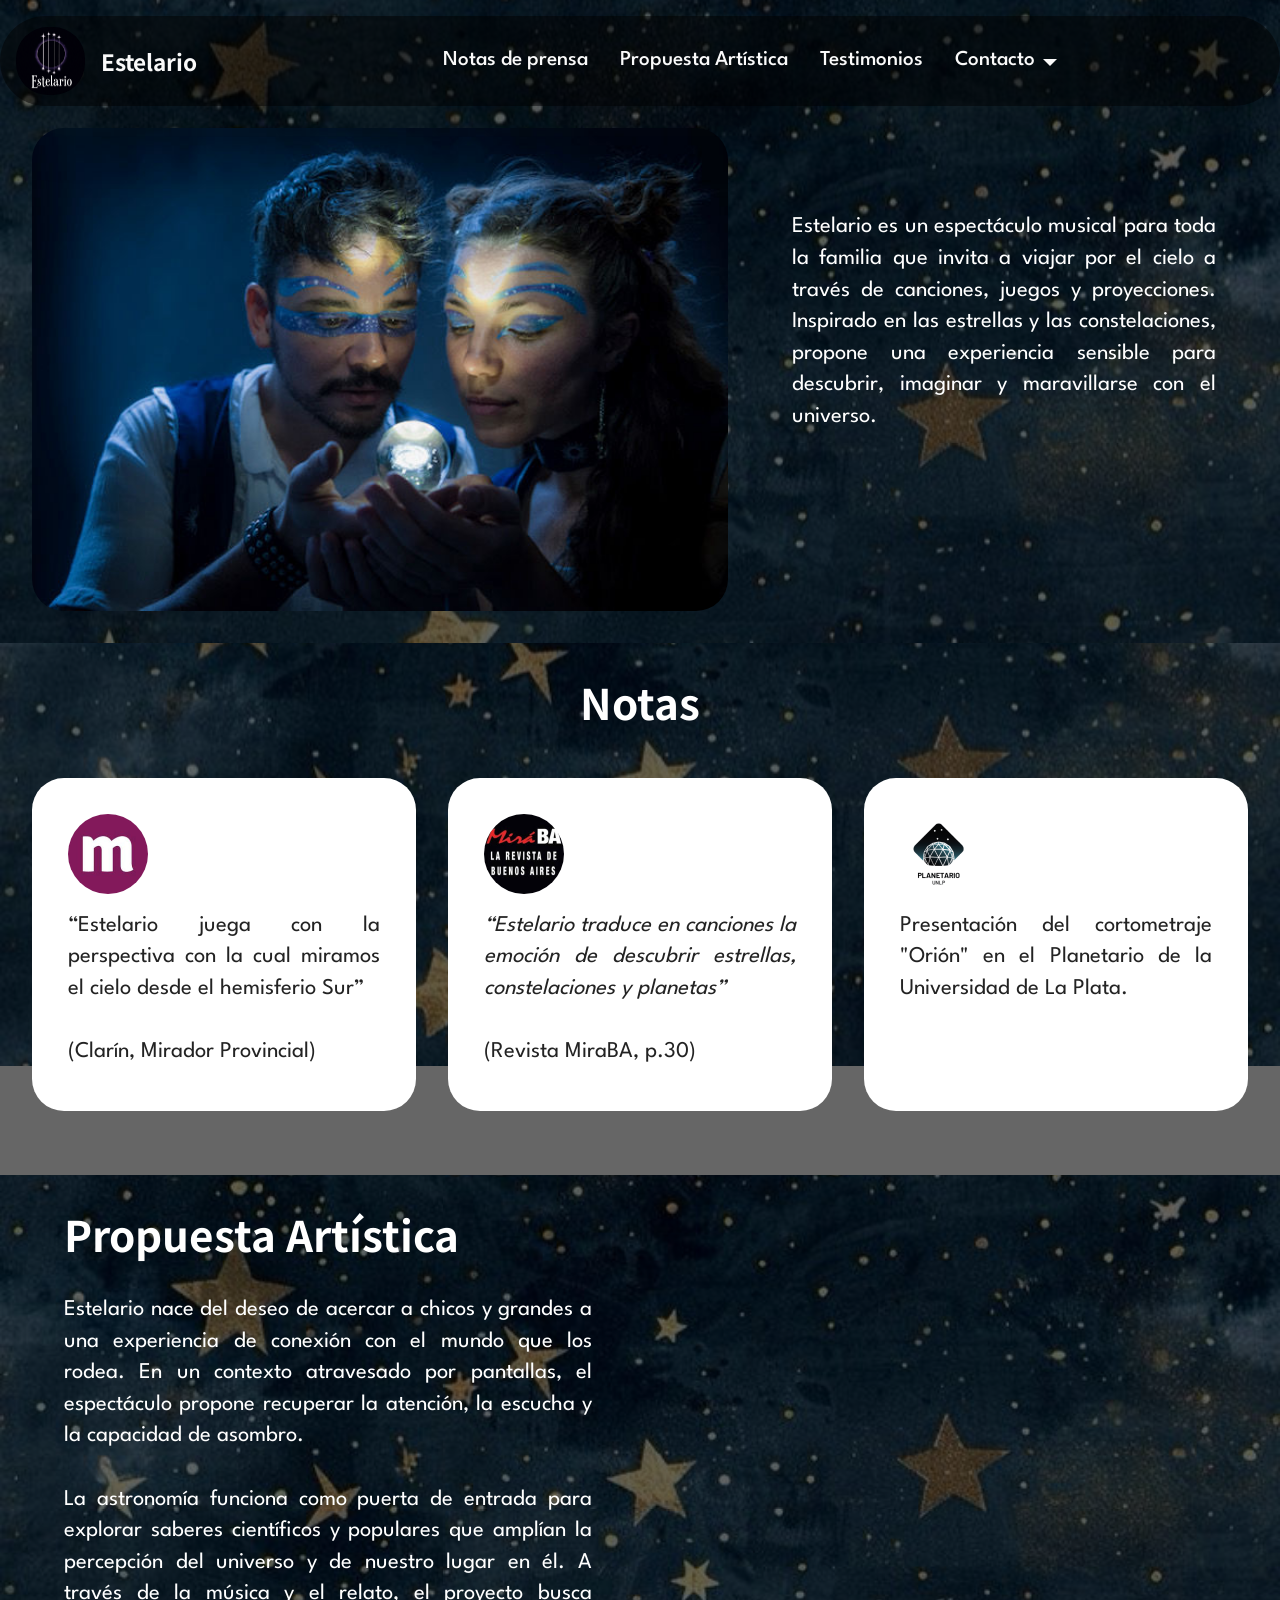
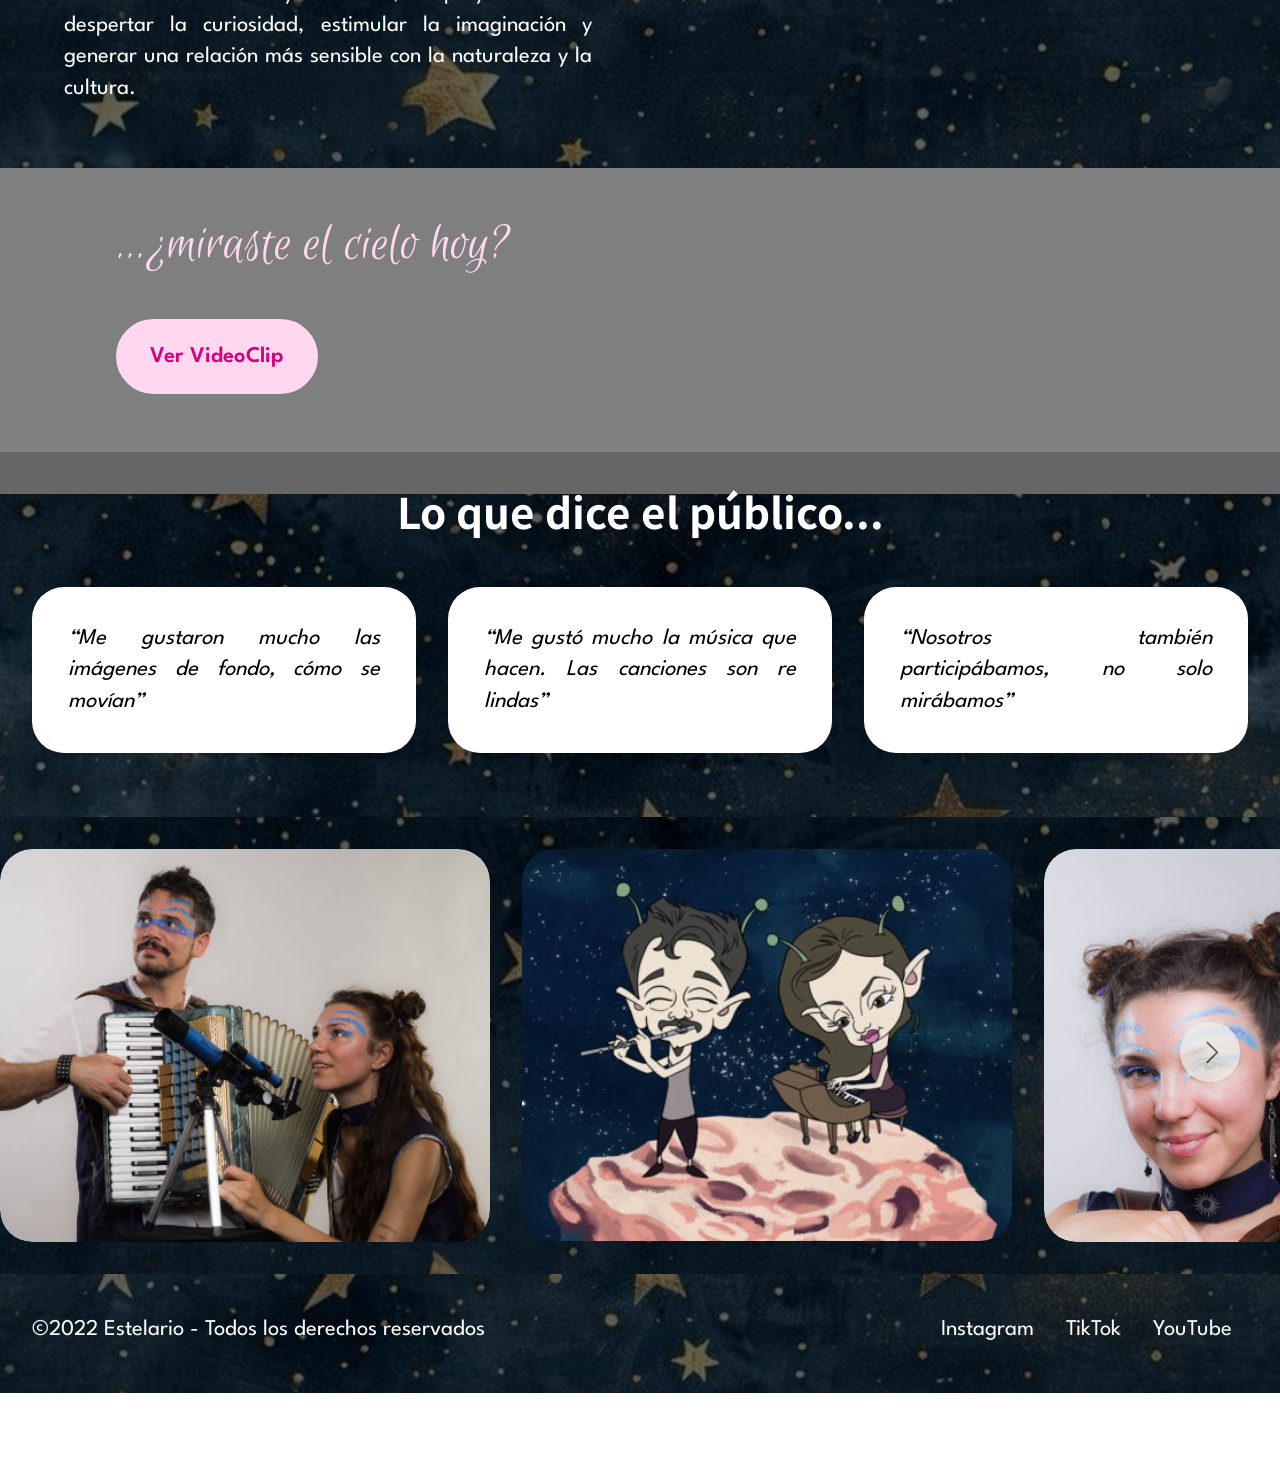
==== commit 36d734f6: "Add files via upload" ====
--- a/page1.html
+++ b/page1.html
@@ -28,7 +28,7 @@
   <noscript><link rel="stylesheet" href="https://fonts.googleapis.com/css?family=Noto+Sans+TC:100,200,300,400,500,600,700,800,900&display=swap"></noscript>
   <link rel="preload" href="https://fonts.googleapis.com/css?family=League+Spartan:100,200,300,400,500,600,700,800,900&display=swap" as="style" onload="this.onload=null;this.rel='stylesheet'">
   <noscript><link rel="stylesheet" href="https://fonts.googleapis.com/css?family=League+Spartan:100,200,300,400,500,600,700,800,900&display=swap"></noscript>
-  <link rel="preload" as="style" href="assets/mobirise/css/mbr-additional.css?v=98ByPd"><link rel="stylesheet" href="assets/mobirise/css/mbr-additional.css?v=98ByPd" type="text/css">
+  <link rel="preload" as="style" href="assets/mobirise/css/mbr-additional.css?v=xqPvJ0"><link rel="stylesheet" href="assets/mobirise/css/mbr-additional.css?v=xqPvJ0" type="text/css">
 
   
   
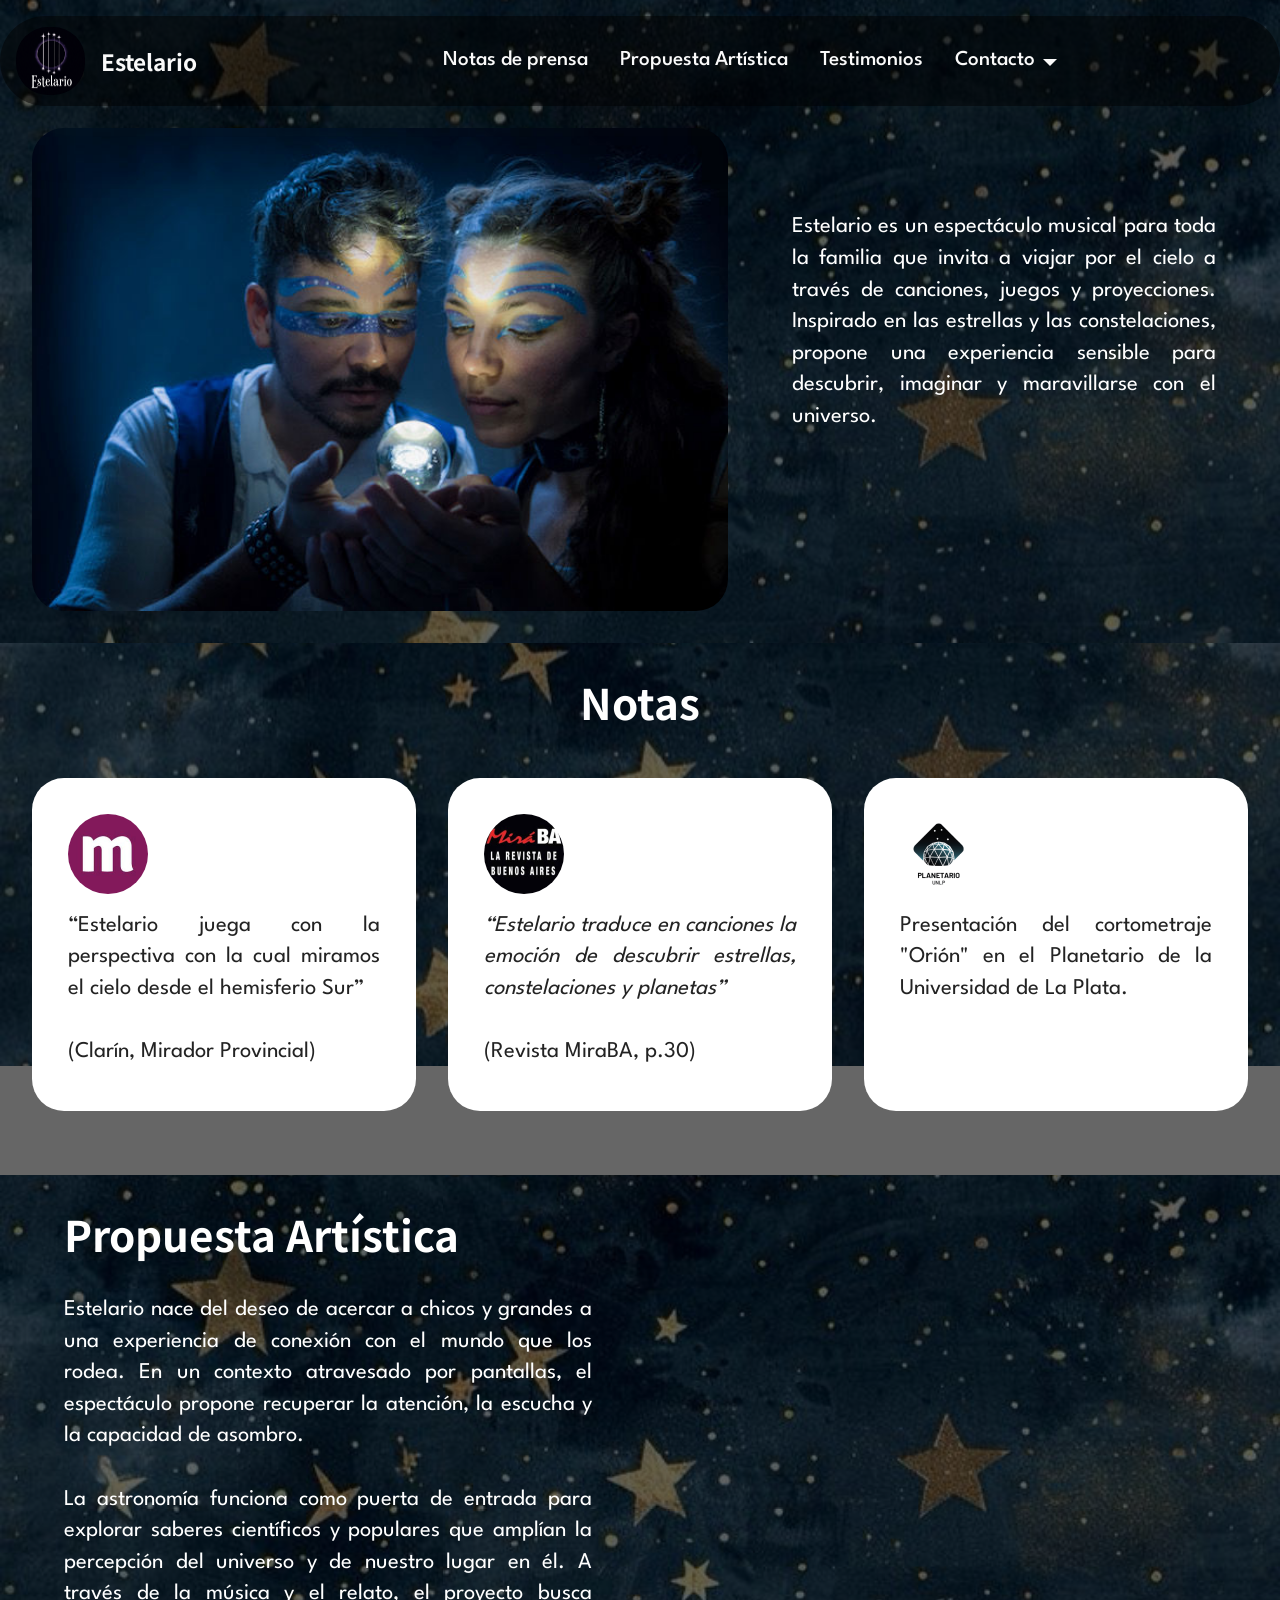
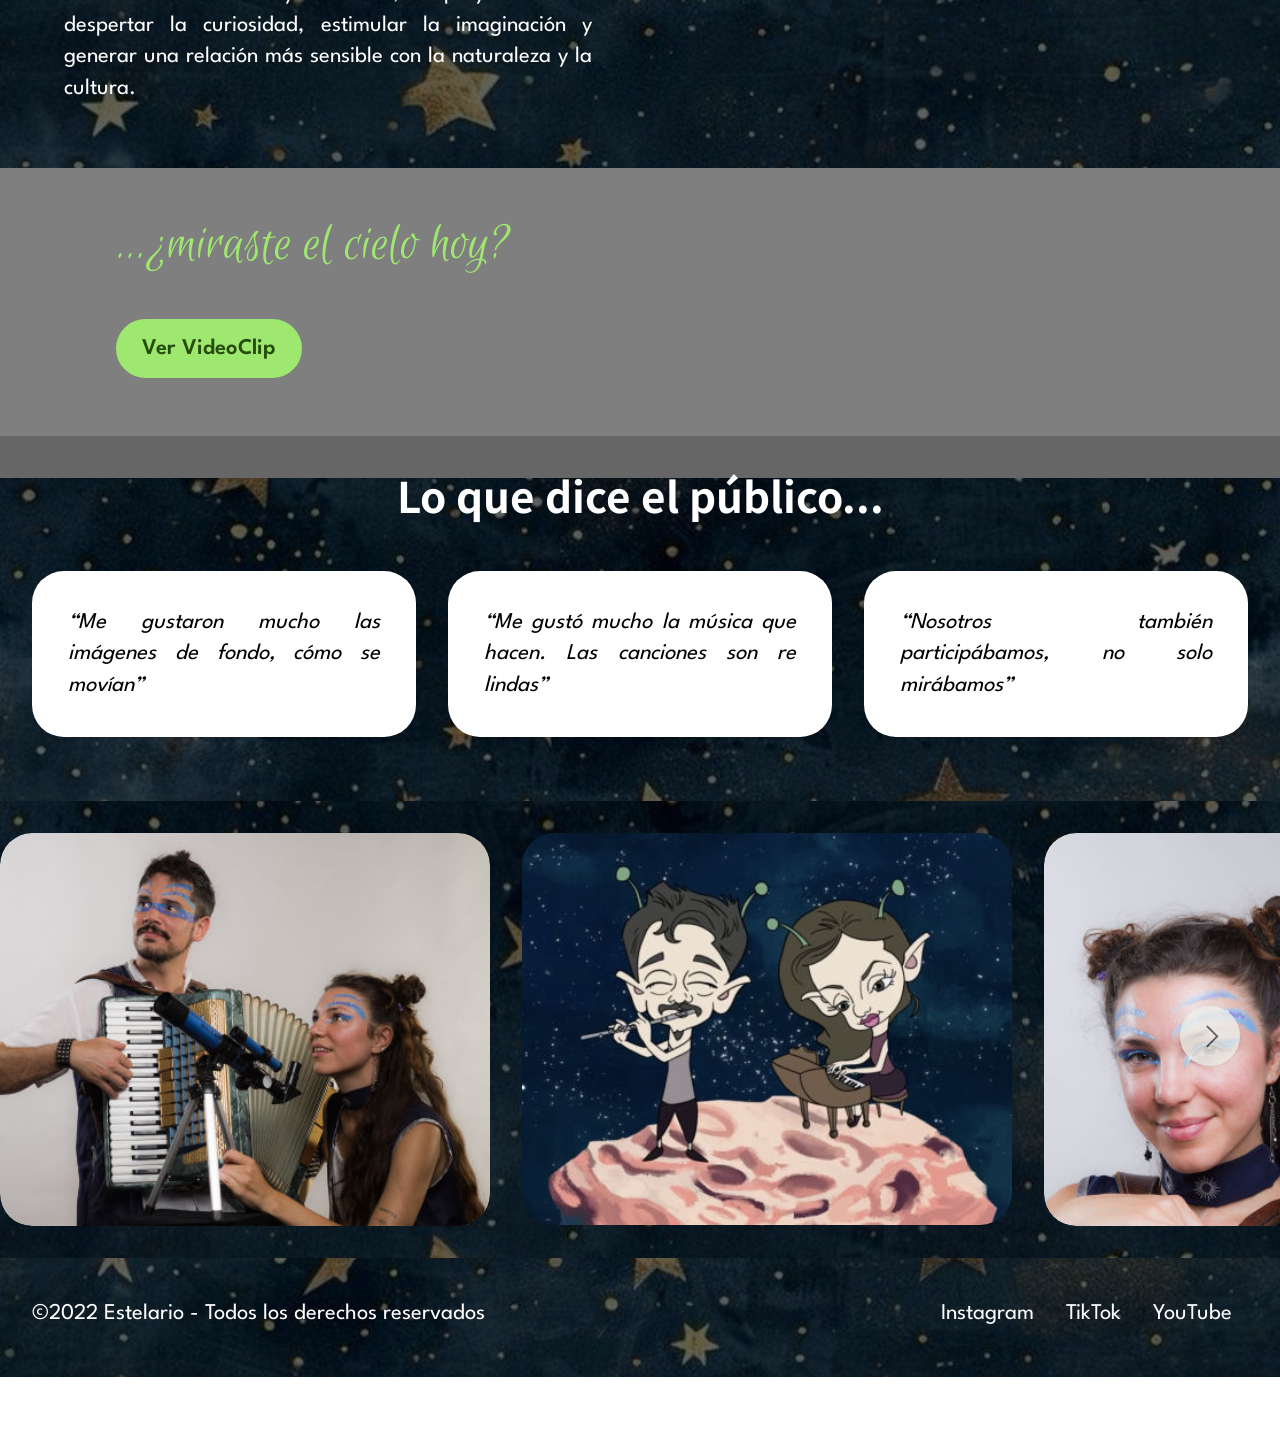
==== commit 0041b90e: "Add files via upload" ====
--- a/page1.html
+++ b/page1.html
@@ -28,7 +28,7 @@
   <noscript><link rel="stylesheet" href="https://fonts.googleapis.com/css?family=Noto+Sans+TC:100,200,300,400,500,600,700,800,900&display=swap"></noscript>
   <link rel="preload" href="https://fonts.googleapis.com/css?family=League+Spartan:100,200,300,400,500,600,700,800,900&display=swap" as="style" onload="this.onload=null;this.rel='stylesheet'">
   <noscript><link rel="stylesheet" href="https://fonts.googleapis.com/css?family=League+Spartan:100,200,300,400,500,600,700,800,900&display=swap"></noscript>
-  <link rel="preload" as="style" href="assets/mobirise/css/mbr-additional.css?v=xqPvJ0"><link rel="stylesheet" href="assets/mobirise/css/mbr-additional.css?v=xqPvJ0" type="text/css">
+  <link rel="preload" as="style" href="assets/mobirise/css/mbr-additional.css?v=4uOJmY"><link rel="stylesheet" href="assets/mobirise/css/mbr-additional.css?v=4uOJmY" type="text/css">
 
   
   
--- a/assets/mobirise/css/mbr-additional.css
+++ b/assets/mobirise/css/mbr-additional.css
@@ -127,11 +127,7 @@
 .btn {
   padding: 1.25rem 2rem;
   border-radius: 4px;
-}
-@media (max-width: 767px) {
-  .btn {
-    padding: 0.75rem 1.5rem;
-  }
+  padding: 0.75rem 1.5rem;
 }
 .btn-sm {
   padding: 0.6rem 1.2rem;
@@ -146,10 +142,10 @@
   border-radius: 4px;
 }
 .bg-primary {
-  background-color: #9fe870 !important;
+  background-color: #0c2c68 !important;
 }
 .bg-success {
-  background-color: #3a341c !important;
+  background-color: #000000 !important;
 }
 .bg-info {
   background-color: #320707 !important;
@@ -162,9 +158,9 @@
 }
 .btn-primary,
 .btn-primary:active {
-  background-color: #9fe870 !important;
-  border-color: #9fe870 !important;
-  color: #264d0c !important;
+  background-color: #0c2c68 !important;
+  border-color: #0c2c68 !important;
+  color: #ffffff !important;
   box-shadow: none;
 }
 .btn-primary:hover,
@@ -172,21 +168,21 @@
 .btn-primary.focus,
 .btn-primary.active {
   color: inherit;
-  background-color: #bcef9c !important;
-  border-color: #bcef9c !important;
+  background-color: #113f96 !important;
+  border-color: #113f96 !important;
   box-shadow: none;
 }
 .btn-primary.disabled,
 .btn-primary:disabled {
-  color: #264d0c !important;
-  background-color: #bcef9c !important;
-  border-color: #bcef9c !important;
+  color: #ffffff !important;
+  background-color: #113f96 !important;
+  border-color: #113f96 !important;
 }
 .btn-secondary,
 .btn-secondary:active {
-  background-color: #ffd7ef !important;
-  border-color: #ffd7ef !important;
-  color: #d70081 !important;
+  background-color: #9fe870 !important;
+  border-color: #9fe870 !important;
+  color: #264d0c !important;
   box-shadow: none;
 }
 .btn-secondary:hover,
@@ -194,15 +190,15 @@
 .btn-secondary.focus,
 .btn-secondary.active {
   color: inherit;
-  background-color: #ffffff !important;
-  border-color: #ffffff !important;
+  background-color: #bcef9c !important;
+  border-color: #bcef9c !important;
   box-shadow: none;
 }
 .btn-secondary.disabled,
 .btn-secondary:disabled {
-  color: #d70081 !important;
-  background-color: #ffffff !important;
-  border-color: #ffffff !important;
+  color: #264d0c !important;
+  background-color: #bcef9c !important;
+  border-color: #bcef9c !important;
 }
 .btn-info,
 .btn-info:active {
@@ -228,8 +224,8 @@
 }
 .btn-success,
 .btn-success:active {
-  background-color: #3a341c !important;
-  border-color: #3a341c !important;
+  background-color: #000000 !important;
+  border-color: #000000 !important;
   color: #ffffff !important;
   box-shadow: none;
 }
@@ -238,15 +234,15 @@
 .btn-success.focus,
 .btn-success.active {
   color: inherit;
-  background-color: #5c532d !important;
-  border-color: #5c532d !important;
+  background-color: #1a1a1a !important;
+  border-color: #1a1a1a !important;
   box-shadow: none;
 }
 .btn-success.disabled,
 .btn-success:disabled {
   color: #ffffff !important;
-  background-color: #5c532d !important;
-  border-color: #5c532d !important;
+  background-color: #1a1a1a !important;
+  border-color: #1a1a1a !important;
 }
 .btn-warning,
 .btn-warning:active {
@@ -339,44 +335,44 @@
 .btn-primary-outline,
 .btn-primary-outline:active {
   background-color: transparent !important;
-  border-color: #9fe870;
-  color: #9fe870;
+  border-color: #0c2c68;
+  color: #0c2c68;
 }
 .btn-primary-outline:hover,
 .btn-primary-outline:focus,
 .btn-primary-outline.focus,
 .btn-primary-outline.active {
+  color: #030b1a !important;
+  background-color: transparent !important;
+  border-color: #030b1a !important;
+  box-shadow: none !important;
+}
+.btn-primary-outline.disabled,
+.btn-primary-outline:disabled {
+  color: #ffffff !important;
+  background-color: #0c2c68 !important;
+  border-color: #0c2c68 !important;
+}
+.btn-secondary-outline,
+.btn-secondary-outline:active {
+  background-color: transparent !important;
+  border-color: #9fe870;
+  color: #9fe870;
+}
+.btn-secondary-outline:hover,
+.btn-secondary-outline:focus,
+.btn-secondary-outline.focus,
+.btn-secondary-outline.active {
   color: #6ddc25 !important;
   background-color: transparent !important;
   border-color: #6ddc25 !important;
   box-shadow: none !important;
 }
-.btn-primary-outline.disabled,
-.btn-primary-outline:disabled {
+.btn-secondary-outline.disabled,
+.btn-secondary-outline:disabled {
   color: #264d0c !important;
   background-color: #9fe870 !important;
   border-color: #9fe870 !important;
-}
-.btn-secondary-outline,
-.btn-secondary-outline:active {
-  background-color: transparent !important;
-  border-color: #ffd7ef;
-  color: #ffd7ef;
-}
-.btn-secondary-outline:hover,
-.btn-secondary-outline:focus,
-.btn-secondary-outline.focus,
-.btn-secondary-outline.active {
-  color: #ff80cc !important;
-  background-color: transparent !important;
-  border-color: #ff80cc !important;
-  box-shadow: none !important;
-}
-.btn-secondary-outline.disabled,
-.btn-secondary-outline:disabled {
-  color: #d70081 !important;
-  background-color: #ffd7ef !important;
-  border-color: #ffd7ef !important;
 }
 .btn-info-outline,
 .btn-info-outline:active {
@@ -402,8 +398,8 @@
 .btn-success-outline,
 .btn-success-outline:active {
   background-color: transparent !important;
-  border-color: #3a341c;
-  color: #3a341c;
+  border-color: #000000;
+  color: #000000;
 }
 .btn-success-outline:hover,
 .btn-success-outline:focus,
@@ -417,8 +413,8 @@
 .btn-success-outline.disabled,
 .btn-success-outline:disabled {
   color: #ffffff !important;
-  background-color: #3a341c !important;
-  border-color: #3a341c !important;
+  background-color: #000000 !important;
+  border-color: #000000 !important;
 }
 .btn-warning-outline,
 .btn-warning-outline:active {
@@ -505,13 +501,13 @@
   border-color: #fafafa !important;
 }
 .text-primary {
+  color: #0c2c68 !important;
+}
+.text-secondary {
   color: #9fe870 !important;
 }
-.text-secondary {
-  color: #ffd7ef !important;
-}
 .text-success {
-  color: #3a341c !important;
+  color: #000000 !important;
 }
 .text-info {
   color: #320707 !important;
@@ -531,12 +527,12 @@
 a.text-primary:hover,
 a.text-primary:focus,
 a.text-primary.active {
-  color: #66d022 !important;
+  color: #01050d !important;
 }
 a.text-secondary:hover,
 a.text-secondary:focus,
 a.text-secondary.active {
-  color: #ff71c6 !important;
+  color: #66d022 !important;
 }
 a.text-success:hover,
 a.text-success:focus,
@@ -577,7 +573,7 @@
   background-position: 0 1.2em;
 }
 .nav-tabs .nav-link.active {
-  color: #9fe870;
+  color: #0c2c68;
 }
 .nav-tabs .nav-link:not(.active) {
   color: #232323;
@@ -601,9 +597,9 @@
   border-radius: 100px !important;
 }
 .mbr-gallery-filter li.active .btn {
-  background-color: #9fe870;
-  border-color: #9fe870;
-  color: #306310;
+  background-color: #0c2c68;
+  border-color: #0c2c68;
+  color: #ffffff;
 }
 .mbr-gallery-filter li.active .btn:focus {
   box-shadow: none;
@@ -613,15 +609,15 @@
 }
 a,
 a:hover {
-  color: #9fe870;
+  color: #0c2c68;
 }
 .mbr-plan-header.bg-primary .mbr-plan-subtitle,
 .mbr-plan-header.bg-primary .mbr-plan-price-desc {
-  color: #ffffff;
+  color: #195cda;
 }
 .mbr-plan-header.bg-success .mbr-plan-subtitle,
 .mbr-plan-header.bg-success .mbr-plan-price-desc {
-  color: #c0b27c;
+  color: #b3b3b3;
 }
 .mbr-plan-header.bg-info .mbr-plan-subtitle,
 .mbr-plan-header.bg-info .mbr-plan-price-desc {
@@ -652,7 +648,7 @@
 .form-control:hover,
 .form-control:focus {
   box-shadow: rgba(0, 0, 0, 0.07) 0px 1px 1px 0px, rgba(0, 0, 0, 0.07) 0px 1px 3px 0px, rgba(0, 0, 0, 0.03) 0px 0px 0px 1px;
-  border-color: #9fe870 !important;
+  border-color: #0c2c68 !important;
 }
 .form-control:-webkit-input-placeholder {
   font-family: 'League Spartan', sans-serif;
@@ -664,7 +660,7 @@
   font-size: 1.875rem;
 }
 blockquote {
-  border-color: #9fe870;
+  border-color: #0c2c68;
 }
 /* Forms */
 .mbr-form .input-group-btn .btn {
@@ -682,14 +678,14 @@
 }
 .jq-selectbox li:hover,
 .jq-selectbox li.selected {
-  background-color: #9fe870;
-  color: #000000;
+  background-color: #0c2c68;
+  color: #ffffff;
 }
 .jq-number__spin {
   transition: 0.25s ease;
 }
 .jq-number__spin:hover {
-  border-color: #9fe870;
+  border-color: #0c2c68;
 }
 .jq-selectbox .jq-selectbox__trigger-arrow,
 .jq-number__spin.minus:after,
@@ -701,20 +697,20 @@
 .jq-selectbox:hover .jq-selectbox__trigger-arrow,
 .jq-number__spin.minus:hover:after,
 .jq-number__spin.plus:hover:after {
-  border-top-color: #9fe870;
-  border-bottom-color: #9fe870;
+  border-top-color: #0c2c68;
+  border-bottom-color: #0c2c68;
 }
 .xdsoft_datetimepicker .xdsoft_calendar td.xdsoft_default,
 .xdsoft_datetimepicker .xdsoft_calendar td.xdsoft_current,
 .xdsoft_datetimepicker .xdsoft_timepicker .xdsoft_time_box > div > div.xdsoft_current {
-  color: #000000 !important;
-  background-color: #9fe870 !important;
+  color: #ffffff !important;
+  background-color: #0c2c68 !important;
   box-shadow: none !important;
 }
 .xdsoft_datetimepicker .xdsoft_calendar td:hover,
 .xdsoft_datetimepicker .xdsoft_timepicker .xdsoft_time_box > div > div:hover {
   color: #000000 !important;
-  background: #ffd7ef !important;
+  background: #9fe870 !important;
   box-shadow: none !important;
 }
 .lazy-bg {
@@ -739,7 +735,7 @@
   top: 50%;
   left: 50%;
   transform: translateX(-50%) translateY(-50%);
-  background-image: url("data:image/svg+xml;charset=UTF-8,%3csvg width='32' height='32' viewBox='0 0 64 64' xmlns='http://www.w3.org/2000/svg' stroke='%239fe870' %3e%3cg fill='none' fill-rule='evenodd'%3e%3cg transform='translate(16 16)' stroke-width='2'%3e%3ccircle stroke-opacity='.5' cx='16' cy='16' r='16'/%3e%3cpath d='M32 16c0-9.94-8.06-16-16-16'%3e%3canimateTransform attributeName='transform' type='rotate' from='0 16 16' to='360 16 16' dur='1s' repeatCount='indefinite'/%3e%3c/path%3e%3c/g%3e%3c/g%3e%3c/svg%3e");
+  background-image: url("data:image/svg+xml;charset=UTF-8,%3csvg width='32' height='32' viewBox='0 0 64 64' xmlns='http://www.w3.org/2000/svg' stroke='%230c2c68' %3e%3cg fill='none' fill-rule='evenodd'%3e%3cg transform='translate(16 16)' stroke-width='2'%3e%3ccircle stroke-opacity='.5' cx='16' cy='16' r='16'/%3e%3cpath d='M32 16c0-9.94-8.06-16-16-16'%3e%3canimateTransform attributeName='transform' type='rotate' from='0 16 16' to='360 16 16' dur='1s' repeatCount='indefinite'/%3e%3c/path%3e%3c/g%3e%3c/g%3e%3c/svg%3e");
 }
 section.lazy-placeholder:after {
   opacity: 0.5;
@@ -1613,6 +1609,7 @@
 }
 .cid-vlYXDwKkuj .mbr-section-subtitle {
   color: #ffffff;
+  text-align: center;
 }
 .cid-vdBroG0pW8 {
   padding-top: 2rem;
@@ -1750,6 +1747,86 @@
 }
 .cid-vdBroG0pW8 .content-head {
   max-width: 800px;
+}
+.cid-voBCOKAw3u {
+  padding-top: 2rem;
+  padding-bottom: 2rem;
+  background-image: url("../../../assets/images/wallpaper-de-estrella-736x1308.webp");
+}
+.cid-voBCOKAw3u .mbr-overlay {
+  background: #000000;
+  opacity: 0.6;
+}
+.cid-voBCOKAw3u img,
+.cid-voBCOKAw3u .item-img {
+  width: 100%;
+  height: 100%;
+  height: 200px;
+  object-fit: cover;
+}
+.cid-voBCOKAw3u .item:focus,
+.cid-voBCOKAw3u span:focus {
+  outline: none;
+}
+.cid-voBCOKAw3u .item {
+  margin-bottom: 2rem;
+}
+@media (max-width: 767px) {
+  .cid-voBCOKAw3u .item {
+    margin-bottom: 1rem;
+  }
+}
+.cid-voBCOKAw3u .item-content {
+  margin-top: 2rem;
+  padding: 0 2.25rem 2.25rem;
+  display: flex;
+  flex-direction: column;
+  height: 100%;
+}
+@media (min-width: 992px) and (max-width: 1200px) {
+  .cid-voBCOKAw3u .item-content {
+    padding: 0 1.5rem 1.5rem;
+    padding-top: 1rem;
+    margin-top: 1rem;
+  }
+}
+@media (max-width: 767px) {
+  .cid-voBCOKAw3u .item-content {
+    padding: 2rem 1.5rem;
+    padding-top: 1rem;
+    margin-top: 1rem;
+  }
+}
+.cid-voBCOKAw3u .item-wrapper {
+  position: relative;
+  background: #ffffff;
+  height: 100%;
+  display: flex;
+  flex-flow: column nowrap;
+}
+.cid-voBCOKAw3u .item-wrapper .item-footer {
+  margin-top: auto;
+}
+.cid-voBCOKAw3u .mbr-section-title {
+  color: #ffffff;
+}
+.cid-voBCOKAw3u .item-title {
+  text-align: left;
+}
+.cid-voBCOKAw3u .item-subtitle {
+  text-align: left;
+}
+.cid-voBCOKAw3u .mbr-text,
+.cid-voBCOKAw3u .item .mbr-section-btn {
+  text-align: justify;
+}
+.cid-voBCOKAw3u .content-head {
+  max-width: 800px;
+}
+.cid-voBCOKAw3u .mbr-section-subtitle,
+.cid-voBCOKAw3u .mbr-section-head .mbr-section-btn {
+  color: #ffffff;
+  text-align: justify;
 }
 .cid-vdBrzFmNBt {
   padding-top: 2rem;
--- a/assets/mobirise/css/mbr-additional.css
+++ b/assets/mobirise/css/mbr-additional.css
@@ -127,11 +127,7 @@
 .btn {
   padding: 1.25rem 2rem;
   border-radius: 4px;
-}
-@media (max-width: 767px) {
-  .btn {
-    padding: 0.75rem 1.5rem;
-  }
+  padding: 0.75rem 1.5rem;
 }
 .btn-sm {
   padding: 0.6rem 1.2rem;
@@ -146,10 +142,10 @@
   border-radius: 4px;
 }
 .bg-primary {
-  background-color: #9fe870 !important;
+  background-color: #0c2c68 !important;
 }
 .bg-success {
-  background-color: #3a341c !important;
+  background-color: #000000 !important;
 }
 .bg-info {
   background-color: #320707 !important;
@@ -162,9 +158,9 @@
 }
 .btn-primary,
 .btn-primary:active {
-  background-color: #9fe870 !important;
-  border-color: #9fe870 !important;
-  color: #264d0c !important;
+  background-color: #0c2c68 !important;
+  border-color: #0c2c68 !important;
+  color: #ffffff !important;
   box-shadow: none;
 }
 .btn-primary:hover,
@@ -172,21 +168,21 @@
 .btn-primary.focus,
 .btn-primary.active {
   color: inherit;
-  background-color: #bcef9c !important;
-  border-color: #bcef9c !important;
+  background-color: #113f96 !important;
+  border-color: #113f96 !important;
   box-shadow: none;
 }
 .btn-primary.disabled,
 .btn-primary:disabled {
-  color: #264d0c !important;
-  background-color: #bcef9c !important;
-  border-color: #bcef9c !important;
+  color: #ffffff !important;
+  background-color: #113f96 !important;
+  border-color: #113f96 !important;
 }
 .btn-secondary,
 .btn-secondary:active {
-  background-color: #ffd7ef !important;
-  border-color: #ffd7ef !important;
-  color: #d70081 !important;
+  background-color: #9fe870 !important;
+  border-color: #9fe870 !important;
+  color: #264d0c !important;
   box-shadow: none;
 }
 .btn-secondary:hover,
@@ -194,15 +190,15 @@
 .btn-secondary.focus,
 .btn-secondary.active {
   color: inherit;
-  background-color: #ffffff !important;
-  border-color: #ffffff !important;
+  background-color: #bcef9c !important;
+  border-color: #bcef9c !important;
   box-shadow: none;
 }
 .btn-secondary.disabled,
 .btn-secondary:disabled {
-  color: #d70081 !important;
-  background-color: #ffffff !important;
-  border-color: #ffffff !important;
+  color: #264d0c !important;
+  background-color: #bcef9c !important;
+  border-color: #bcef9c !important;
 }
 .btn-info,
 .btn-info:active {
@@ -228,8 +224,8 @@
 }
 .btn-success,
 .btn-success:active {
-  background-color: #3a341c !important;
-  border-color: #3a341c !important;
+  background-color: #000000 !important;
+  border-color: #000000 !important;
   color: #ffffff !important;
   box-shadow: none;
 }
@@ -238,15 +234,15 @@
 .btn-success.focus,
 .btn-success.active {
   color: inherit;
-  background-color: #5c532d !important;
-  border-color: #5c532d !important;
+  background-color: #1a1a1a !important;
+  border-color: #1a1a1a !important;
   box-shadow: none;
 }
 .btn-success.disabled,
 .btn-success:disabled {
   color: #ffffff !important;
-  background-color: #5c532d !important;
-  border-color: #5c532d !important;
+  background-color: #1a1a1a !important;
+  border-color: #1a1a1a !important;
 }
 .btn-warning,
 .btn-warning:active {
@@ -339,44 +335,44 @@
 .btn-primary-outline,
 .btn-primary-outline:active {
   background-color: transparent !important;
-  border-color: #9fe870;
-  color: #9fe870;
+  border-color: #0c2c68;
+  color: #0c2c68;
 }
 .btn-primary-outline:hover,
 .btn-primary-outline:focus,
 .btn-primary-outline.focus,
 .btn-primary-outline.active {
+  color: #030b1a !important;
+  background-color: transparent !important;
+  border-color: #030b1a !important;
+  box-shadow: none !important;
+}
+.btn-primary-outline.disabled,
+.btn-primary-outline:disabled {
+  color: #ffffff !important;
+  background-color: #0c2c68 !important;
+  border-color: #0c2c68 !important;
+}
+.btn-secondary-outline,
+.btn-secondary-outline:active {
+  background-color: transparent !important;
+  border-color: #9fe870;
+  color: #9fe870;
+}
+.btn-secondary-outline:hover,
+.btn-secondary-outline:focus,
+.btn-secondary-outline.focus,
+.btn-secondary-outline.active {
   color: #6ddc25 !important;
   background-color: transparent !important;
   border-color: #6ddc25 !important;
   box-shadow: none !important;
 }
-.btn-primary-outline.disabled,
-.btn-primary-outline:disabled {
+.btn-secondary-outline.disabled,
+.btn-secondary-outline:disabled {
   color: #264d0c !important;
   background-color: #9fe870 !important;
   border-color: #9fe870 !important;
-}
-.btn-secondary-outline,
-.btn-secondary-outline:active {
-  background-color: transparent !important;
-  border-color: #ffd7ef;
-  color: #ffd7ef;
-}
-.btn-secondary-outline:hover,
-.btn-secondary-outline:focus,
-.btn-secondary-outline.focus,
-.btn-secondary-outline.active {
-  color: #ff80cc !important;
-  background-color: transparent !important;
-  border-color: #ff80cc !important;
-  box-shadow: none !important;
-}
-.btn-secondary-outline.disabled,
-.btn-secondary-outline:disabled {
-  color: #d70081 !important;
-  background-color: #ffd7ef !important;
-  border-color: #ffd7ef !important;
 }
 .btn-info-outline,
 .btn-info-outline:active {
@@ -402,8 +398,8 @@
 .btn-success-outline,
 .btn-success-outline:active {
   background-color: transparent !important;
-  border-color: #3a341c;
-  color: #3a341c;
+  border-color: #000000;
+  color: #000000;
 }
 .btn-success-outline:hover,
 .btn-success-outline:focus,
@@ -417,8 +413,8 @@
 .btn-success-outline.disabled,
 .btn-success-outline:disabled {
   color: #ffffff !important;
-  background-color: #3a341c !important;
-  border-color: #3a341c !important;
+  background-color: #000000 !important;
+  border-color: #000000 !important;
 }
 .btn-warning-outline,
 .btn-warning-outline:active {
@@ -505,13 +501,13 @@
   border-color: #fafafa !important;
 }
 .text-primary {
+  color: #0c2c68 !important;
+}
+.text-secondary {
   color: #9fe870 !important;
 }
-.text-secondary {
-  color: #ffd7ef !important;
-}
 .text-success {
-  color: #3a341c !important;
+  color: #000000 !important;
 }
 .text-info {
   color: #320707 !important;
@@ -531,12 +527,12 @@
 a.text-primary:hover,
 a.text-primary:focus,
 a.text-primary.active {
-  color: #66d022 !important;
+  color: #01050d !important;
 }
 a.text-secondary:hover,
 a.text-secondary:focus,
 a.text-secondary.active {
-  color: #ff71c6 !important;
+  color: #66d022 !important;
 }
 a.text-success:hover,
 a.text-success:focus,
@@ -577,7 +573,7 @@
   background-position: 0 1.2em;
 }
 .nav-tabs .nav-link.active {
-  color: #9fe870;
+  color: #0c2c68;
 }
 .nav-tabs .nav-link:not(.active) {
   color: #232323;
@@ -601,9 +597,9 @@
   border-radius: 100px !important;
 }
 .mbr-gallery-filter li.active .btn {
-  background-color: #9fe870;
-  border-color: #9fe870;
-  color: #306310;
+  background-color: #0c2c68;
+  border-color: #0c2c68;
+  color: #ffffff;
 }
 .mbr-gallery-filter li.active .btn:focus {
   box-shadow: none;
@@ -613,15 +609,15 @@
 }
 a,
 a:hover {
-  color: #9fe870;
+  color: #0c2c68;
 }
 .mbr-plan-header.bg-primary .mbr-plan-subtitle,
 .mbr-plan-header.bg-primary .mbr-plan-price-desc {
-  color: #ffffff;
+  color: #195cda;
 }
 .mbr-plan-header.bg-success .mbr-plan-subtitle,
 .mbr-plan-header.bg-success .mbr-plan-price-desc {
-  color: #c0b27c;
+  color: #b3b3b3;
 }
 .mbr-plan-header.bg-info .mbr-plan-subtitle,
 .mbr-plan-header.bg-info .mbr-plan-price-desc {
@@ -652,7 +648,7 @@
 .form-control:hover,
 .form-control:focus {
   box-shadow: rgba(0, 0, 0, 0.07) 0px 1px 1px 0px, rgba(0, 0, 0, 0.07) 0px 1px 3px 0px, rgba(0, 0, 0, 0.03) 0px 0px 0px 1px;
-  border-color: #9fe870 !important;
+  border-color: #0c2c68 !important;
 }
 .form-control:-webkit-input-placeholder {
   font-family: 'League Spartan', sans-serif;
@@ -664,7 +660,7 @@
   font-size: 1.875rem;
 }
 blockquote {
-  border-color: #9fe870;
+  border-color: #0c2c68;
 }
 /* Forms */
 .mbr-form .input-group-btn .btn {
@@ -682,14 +678,14 @@
 }
 .jq-selectbox li:hover,
 .jq-selectbox li.selected {
-  background-color: #9fe870;
-  color: #000000;
+  background-color: #0c2c68;
+  color: #ffffff;
 }
 .jq-number__spin {
   transition: 0.25s ease;
 }
 .jq-number__spin:hover {
-  border-color: #9fe870;
+  border-color: #0c2c68;
 }
 .jq-selectbox .jq-selectbox__trigger-arrow,
 .jq-number__spin.minus:after,
@@ -701,20 +697,20 @@
 .jq-selectbox:hover .jq-selectbox__trigger-arrow,
 .jq-number__spin.minus:hover:after,
 .jq-number__spin.plus:hover:after {
-  border-top-color: #9fe870;
-  border-bottom-color: #9fe870;
+  border-top-color: #0c2c68;
+  border-bottom-color: #0c2c68;
 }
 .xdsoft_datetimepicker .xdsoft_calendar td.xdsoft_default,
 .xdsoft_datetimepicker .xdsoft_calendar td.xdsoft_current,
 .xdsoft_datetimepicker .xdsoft_timepicker .xdsoft_time_box > div > div.xdsoft_current {
-  color: #000000 !important;
-  background-color: #9fe870 !important;
+  color: #ffffff !important;
+  background-color: #0c2c68 !important;
   box-shadow: none !important;
 }
 .xdsoft_datetimepicker .xdsoft_calendar td:hover,
 .xdsoft_datetimepicker .xdsoft_timepicker .xdsoft_time_box > div > div:hover {
   color: #000000 !important;
-  background: #ffd7ef !important;
+  background: #9fe870 !important;
   box-shadow: none !important;
 }
 .lazy-bg {
@@ -739,7 +735,7 @@
   top: 50%;
   left: 50%;
   transform: translateX(-50%) translateY(-50%);
-  background-image: url("data:image/svg+xml;charset=UTF-8,%3csvg width='32' height='32' viewBox='0 0 64 64' xmlns='http://www.w3.org/2000/svg' stroke='%239fe870' %3e%3cg fill='none' fill-rule='evenodd'%3e%3cg transform='translate(16 16)' stroke-width='2'%3e%3ccircle stroke-opacity='.5' cx='16' cy='16' r='16'/%3e%3cpath d='M32 16c0-9.94-8.06-16-16-16'%3e%3canimateTransform attributeName='transform' type='rotate' from='0 16 16' to='360 16 16' dur='1s' repeatCount='indefinite'/%3e%3c/path%3e%3c/g%3e%3c/g%3e%3c/svg%3e");
+  background-image: url("data:image/svg+xml;charset=UTF-8,%3csvg width='32' height='32' viewBox='0 0 64 64' xmlns='http://www.w3.org/2000/svg' stroke='%230c2c68' %3e%3cg fill='none' fill-rule='evenodd'%3e%3cg transform='translate(16 16)' stroke-width='2'%3e%3ccircle stroke-opacity='.5' cx='16' cy='16' r='16'/%3e%3cpath d='M32 16c0-9.94-8.06-16-16-16'%3e%3canimateTransform attributeName='transform' type='rotate' from='0 16 16' to='360 16 16' dur='1s' repeatCount='indefinite'/%3e%3c/path%3e%3c/g%3e%3c/g%3e%3c/svg%3e");
 }
 section.lazy-placeholder:after {
   opacity: 0.5;
@@ -1613,6 +1609,7 @@
 }
 .cid-vlYXDwKkuj .mbr-section-subtitle {
   color: #ffffff;
+  text-align: center;
 }
 .cid-vdBroG0pW8 {
   padding-top: 2rem;
@@ -1750,6 +1747,86 @@
 }
 .cid-vdBroG0pW8 .content-head {
   max-width: 800px;
+}
+.cid-voBCOKAw3u {
+  padding-top: 2rem;
+  padding-bottom: 2rem;
+  background-image: url("../../../assets/images/wallpaper-de-estrella-736x1308.webp");
+}
+.cid-voBCOKAw3u .mbr-overlay {
+  background: #000000;
+  opacity: 0.6;
+}
+.cid-voBCOKAw3u img,
+.cid-voBCOKAw3u .item-img {
+  width: 100%;
+  height: 100%;
+  height: 200px;
+  object-fit: cover;
+}
+.cid-voBCOKAw3u .item:focus,
+.cid-voBCOKAw3u span:focus {
+  outline: none;
+}
+.cid-voBCOKAw3u .item {
+  margin-bottom: 2rem;
+}
+@media (max-width: 767px) {
+  .cid-voBCOKAw3u .item {
+    margin-bottom: 1rem;
+  }
+}
+.cid-voBCOKAw3u .item-content {
+  margin-top: 2rem;
+  padding: 0 2.25rem 2.25rem;
+  display: flex;
+  flex-direction: column;
+  height: 100%;
+}
+@media (min-width: 992px) and (max-width: 1200px) {
+  .cid-voBCOKAw3u .item-content {
+    padding: 0 1.5rem 1.5rem;
+    padding-top: 1rem;
+    margin-top: 1rem;
+  }
+}
+@media (max-width: 767px) {
+  .cid-voBCOKAw3u .item-content {
+    padding: 2rem 1.5rem;
+    padding-top: 1rem;
+    margin-top: 1rem;
+  }
+}
+.cid-voBCOKAw3u .item-wrapper {
+  position: relative;
+  background: #ffffff;
+  height: 100%;
+  display: flex;
+  flex-flow: column nowrap;
+}
+.cid-voBCOKAw3u .item-wrapper .item-footer {
+  margin-top: auto;
+}
+.cid-voBCOKAw3u .mbr-section-title {
+  color: #ffffff;
+}
+.cid-voBCOKAw3u .item-title {
+  text-align: left;
+}
+.cid-voBCOKAw3u .item-subtitle {
+  text-align: left;
+}
+.cid-voBCOKAw3u .mbr-text,
+.cid-voBCOKAw3u .item .mbr-section-btn {
+  text-align: justify;
+}
+.cid-voBCOKAw3u .content-head {
+  max-width: 800px;
+}
+.cid-voBCOKAw3u .mbr-section-subtitle,
+.cid-voBCOKAw3u .mbr-section-head .mbr-section-btn {
+  color: #ffffff;
+  text-align: justify;
 }
 .cid-vdBrzFmNBt {
   padding-top: 2rem;
